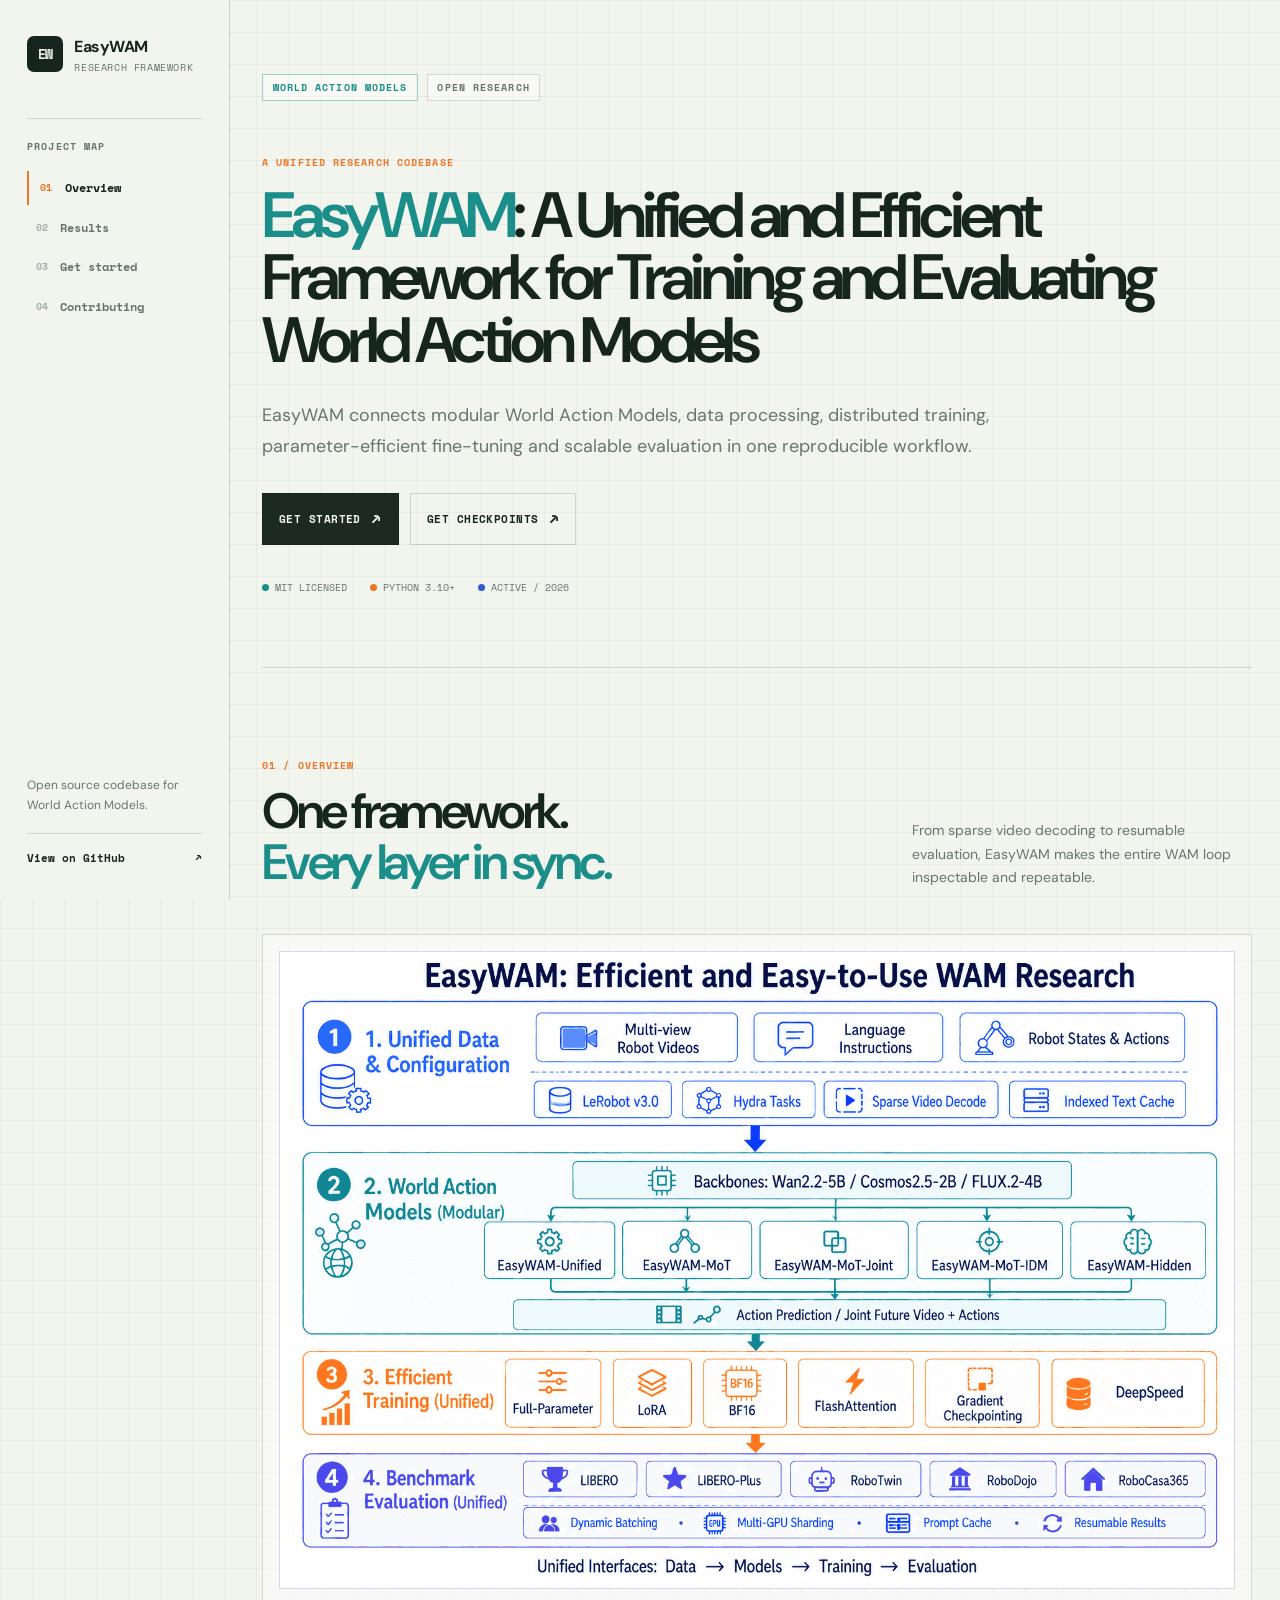
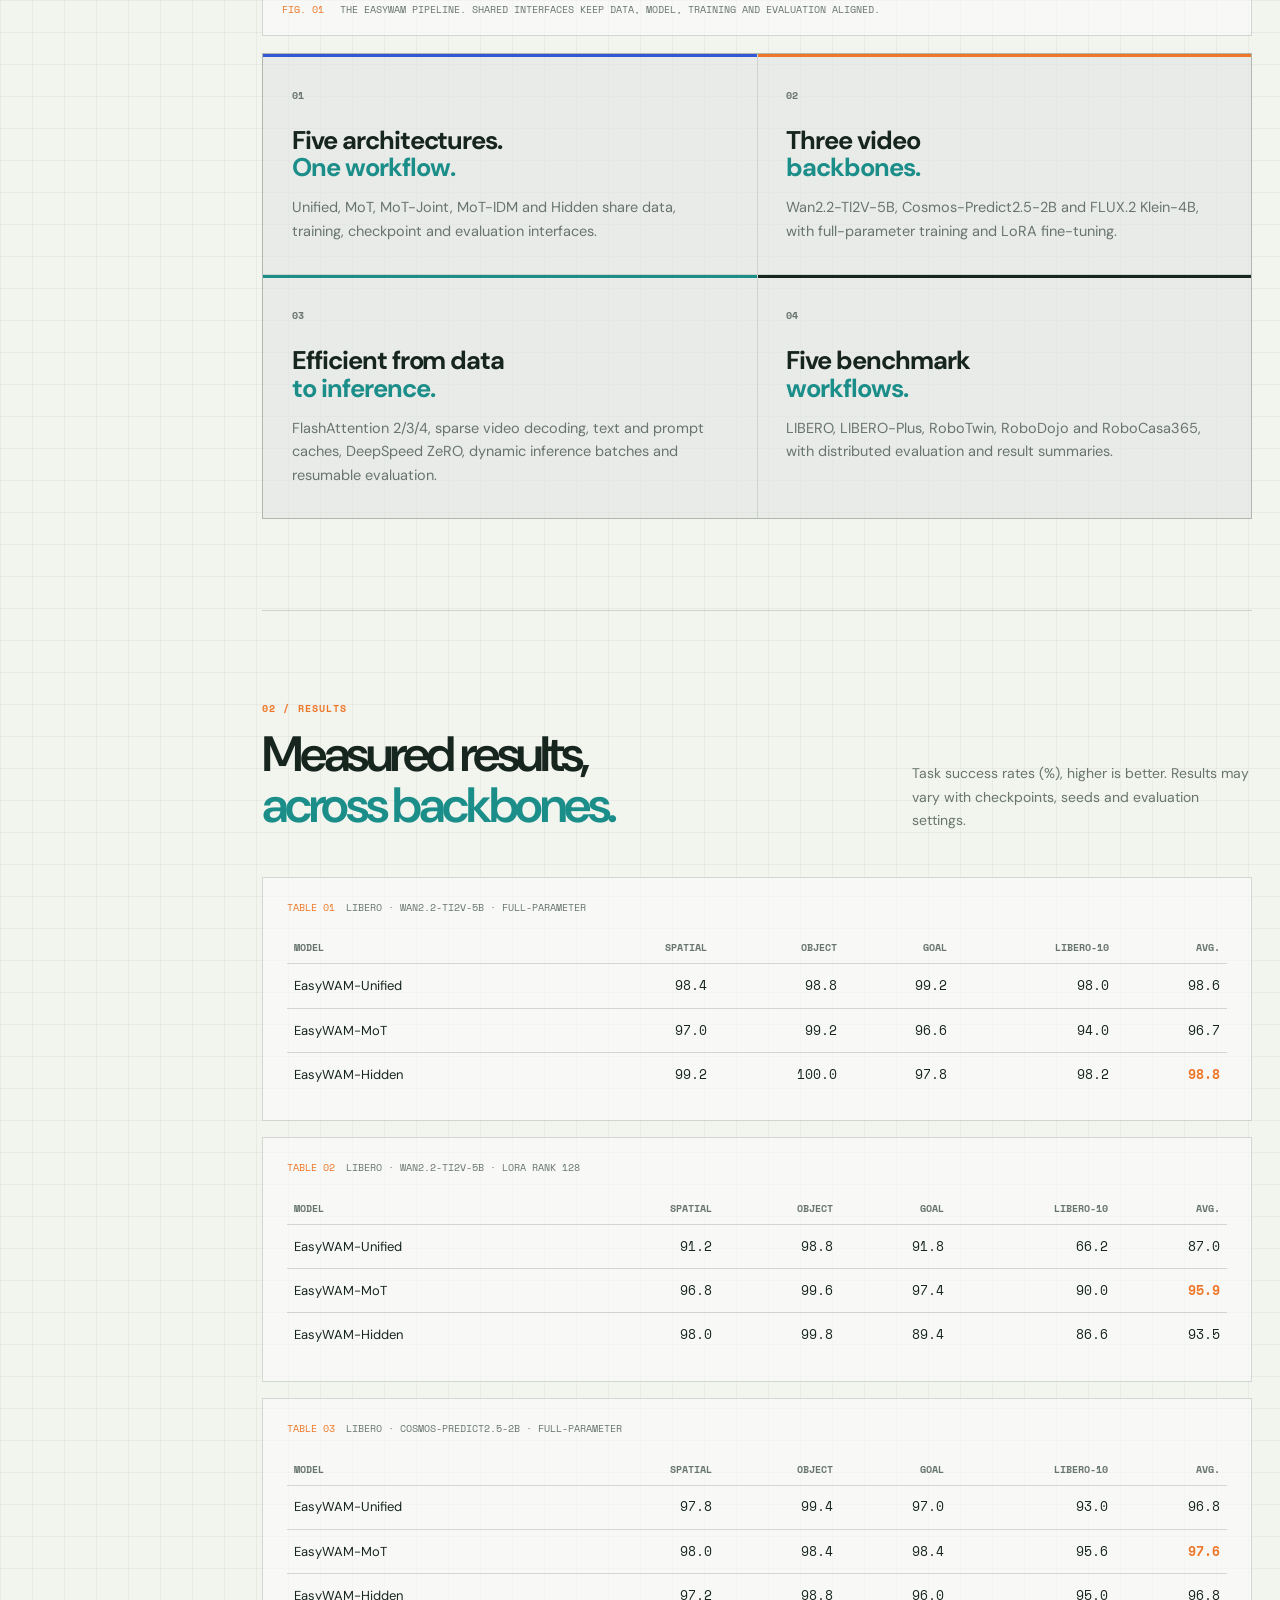
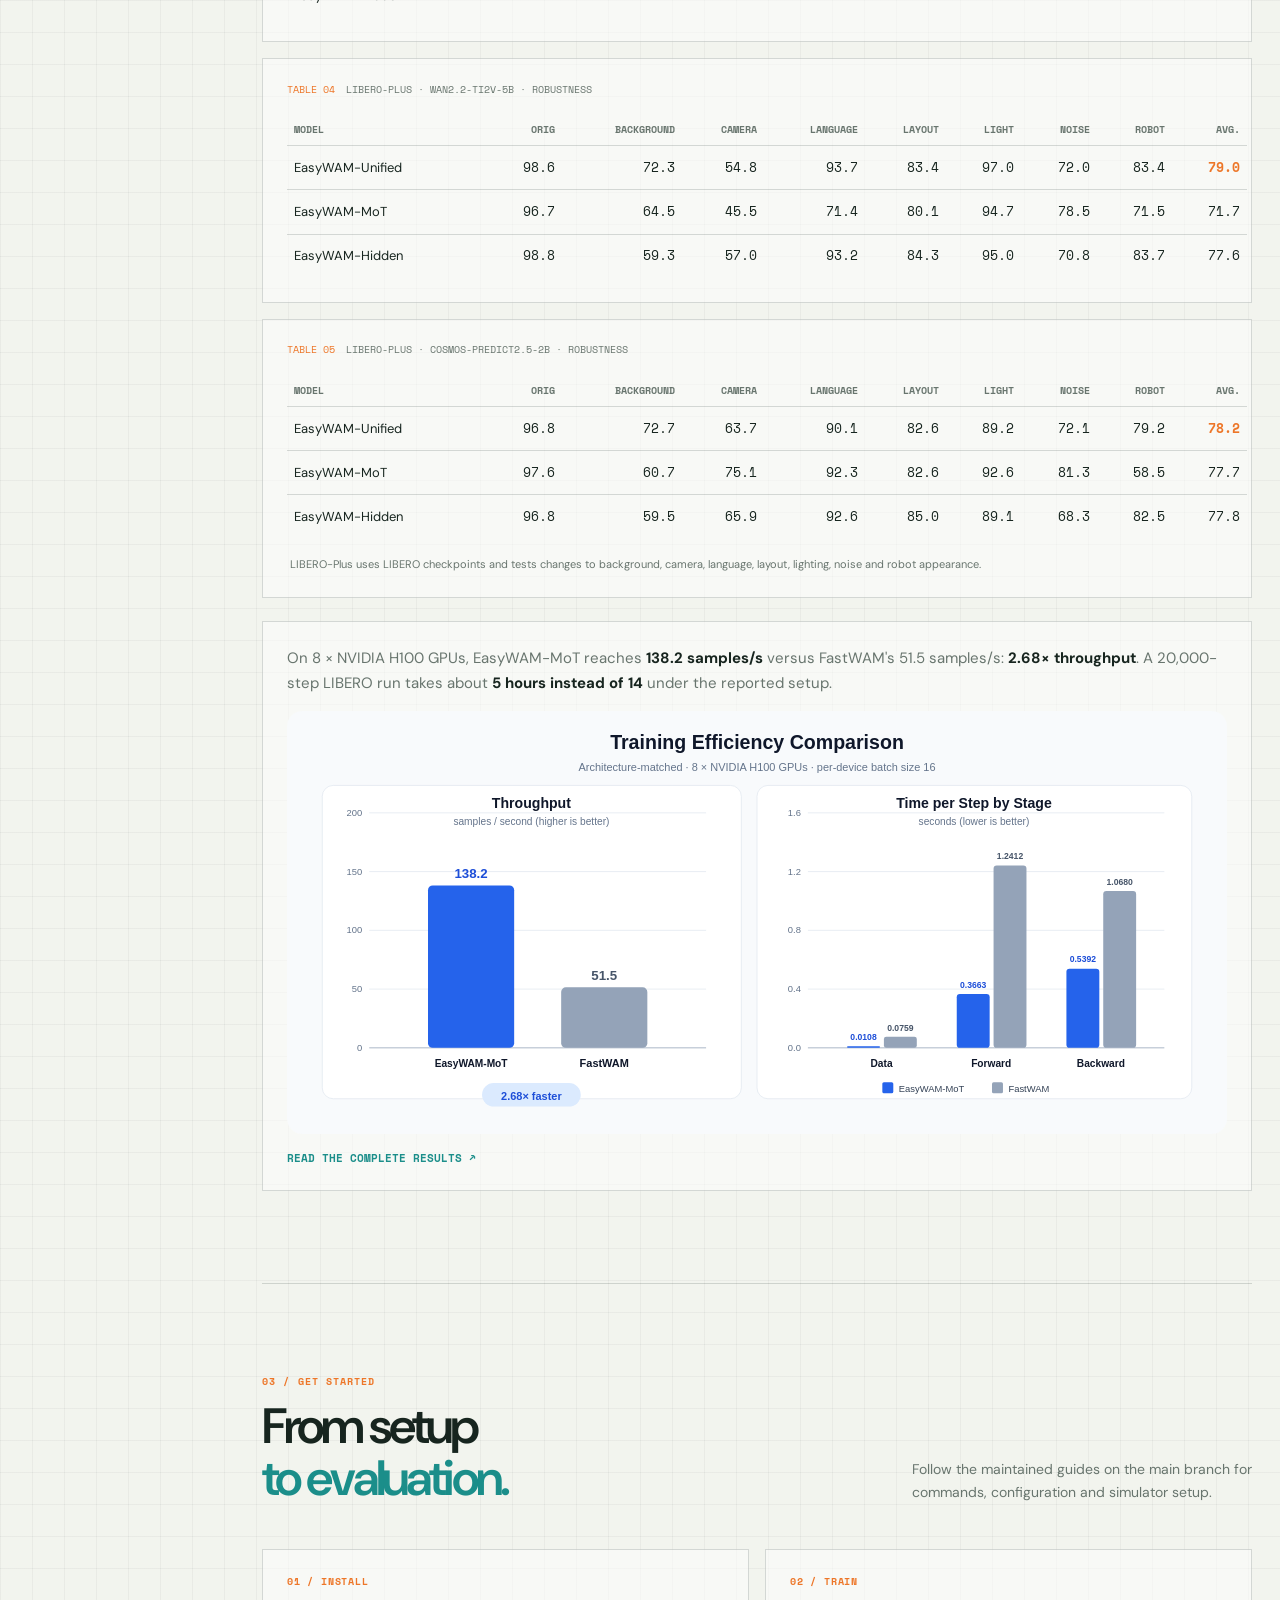
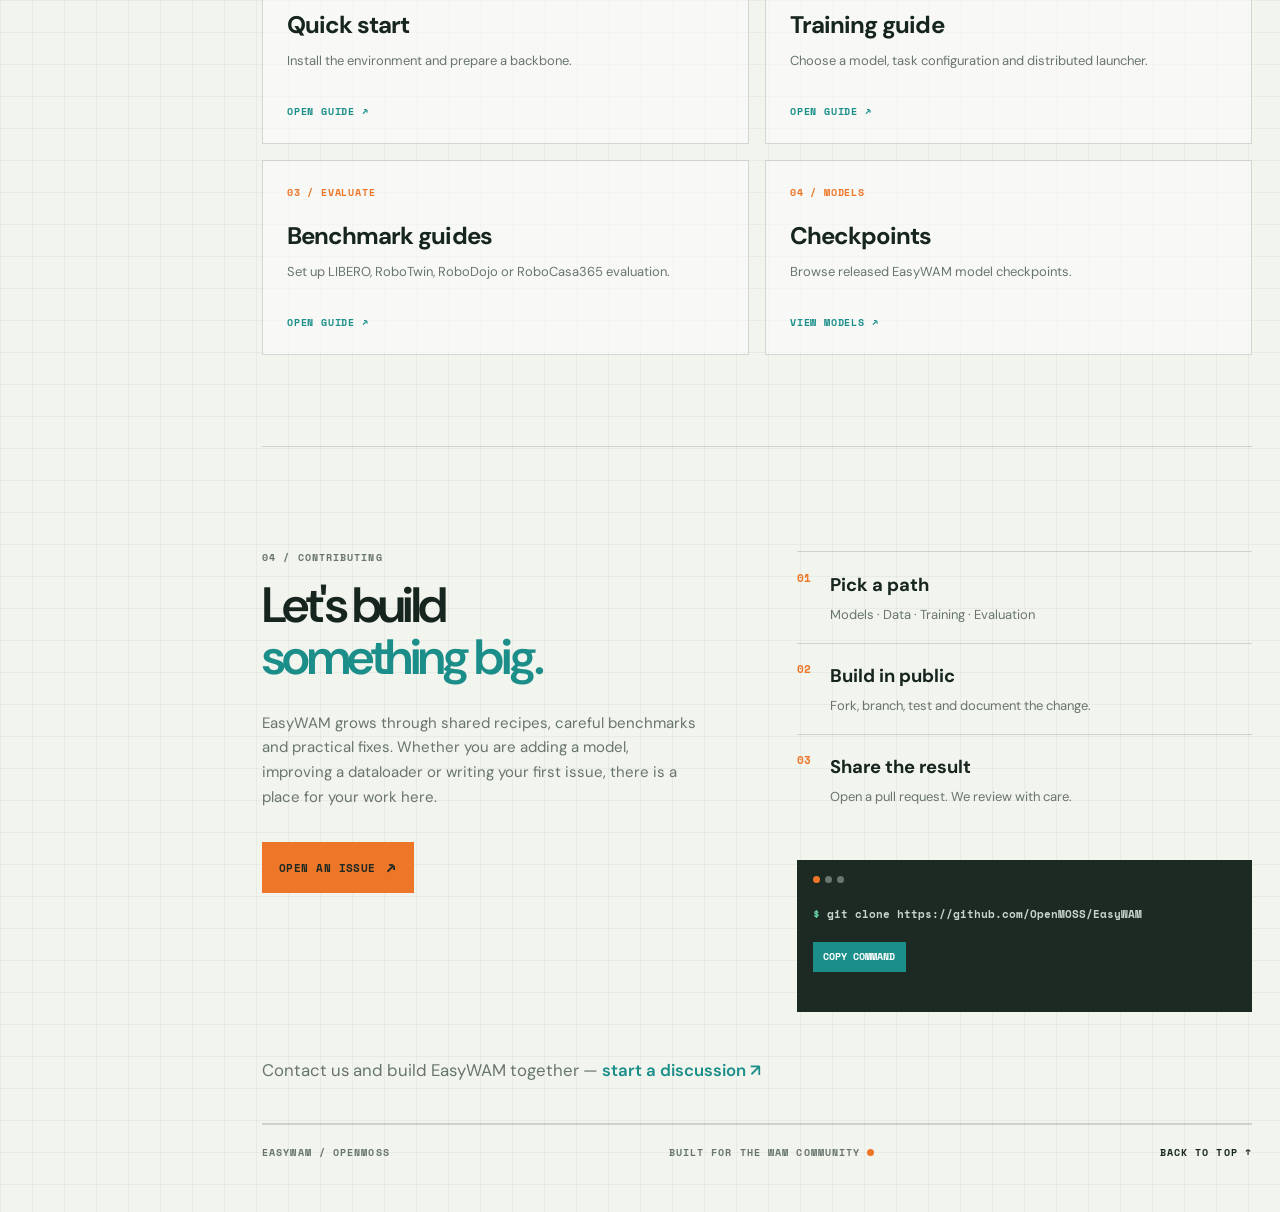
==== index.html @ 48532e3b "Refresh website for current EasyWAM and remove blog" ====
<!doctype html>
<html lang="en">
  <head>
    <meta charset="UTF-8" />
    <meta name="viewport" content="width=device-width, initial-scale=1" />
    <meta name="theme-color" content="#f2f4ee" />
    <meta name="description" content="EasyWAM is a unified, efficient framework for World Action Model research." />
    <title>EasyWAM: A Unified and Efficient Framework for Training and Evaluating World Action Models</title>
    <link rel="icon" href="./assets/icon.png" type="image/png" />
    <link rel="preconnect" href="https://fonts.googleapis.com" />
    <link rel="preconnect" href="https://fonts.gstatic.com" crossorigin />
    <link href="https://fonts.googleapis.com/css2?family=DM+Sans:wght@400;500;600;700&family=Space+Mono:wght@400;700&display=swap" rel="stylesheet" />
    <link rel="stylesheet" href="./site.css" />
    <link rel="stylesheet" href="./site-overrides.css" />
    <script defer src="./site.js"></script>
  </head>
  <body>
    <a class="skip-link" href="#overview">Skip to content</a>
    <aside class="sidebar">
      <a class="brand" href="#overview" aria-label="EasyWAM home">
        <span class="brand-mark">EW</span>
        <span><strong>EasyWAM</strong><small>research framework</small></span>
      </a>
      <div class="side-rule"></div>
      <p class="side-kicker">Project map</p>
      <nav class="side-nav" aria-label="Main navigation">
        <a class="side-link active" href="#overview"><span>01</span>Overview</a>
        <a class="side-link" href="#results"><span>02</span>Results</a>
        <a class="side-link" href="#resources"><span>03</span>Get started</a>
        <a class="side-link" href="#contributing"><span>04</span>Contributing</a>
      </nav>
      <div class="side-bottom">
        <p>Open source codebase for<br />World Action Models.</p>
        <a class="github-link" href="https://github.com/OpenMOSS/EasyWAM" target="_blank" rel="noreferrer">View on GitHub <span>↗</span></a>
      </div>
    </aside>

    <header class="mobile-header">
      <a class="mobile-brand" href="#overview"><span class="brand-mark">EW</span> EasyWAM</a>
      <nav aria-label="Mobile navigation">
        <a class="mobile-nav active" href="#overview">Overview</a>
        <a class="mobile-nav" href="#results">Results</a>
        <a class="mobile-nav" href="#resources">Get started</a>
        <a class="mobile-nav" href="#contributing">Contributing</a>
      </nav>
    </header>

    <main class="page">
      <section id="overview" class="hero reveal">
        <div class="hero-copy">
          <div class="label-row"><span class="label accent">WORLD ACTION MODELS</span><span class="label">OPEN RESEARCH</span></div>
          <p class="eyebrow">A unified research codebase</p>
          <h1><em>EasyWAM</em>: A Unified and Efficient Framework for Training and Evaluating World Action Models</h1>
          <p class="lede">EasyWAM connects modular World Action Models, data processing, distributed training, parameter-efficient fine-tuning and scalable evaluation in one reproducible workflow.</p>
          <div class="hero-actions">
            <a class="button button-dark" href="#resources">Get started <span>↗</span></a>
            <a class="button button-quiet" href="https://huggingface.co/collections/OpenMOSS-Team/easywam" target="_blank" rel="noreferrer">Get checkpoints <span>↗</span></a>
          </div>
          <div class="hero-meta"><span><i class="dot cyan"></i>MIT licensed</span><span><i class="dot orange"></i>Python 3.10+</span><span><i class="dot blue"></i>Active / 2026</span></div>
        </div>
      </section>

      <section class="overview-section reveal" aria-labelledby="framework-title">
        <div class="section-head"><div><p class="eyebrow">01 / overview</p><h2 id="framework-title">One framework.<br /><span>Every layer in sync.</span></h2></div><p class="section-intro">From sparse video decoding to resumable evaluation, EasyWAM makes the entire WAM loop inspectable and repeatable.</p></div>
        <figure class="architecture-figure"><img src="./assets/overview.png" alt="EasyWAM framework overview from unified data to benchmark evaluation" loading="lazy" /><figcaption><span>FIG. 01</span> The EasyWAM pipeline. Shared interfaces keep data, model, training and evaluation aligned.</figcaption></figure>
        <div class="feature-grid">
          <article class="feature"><span class="feature-num">01</span><h3>Five architectures.<br /><em>One workflow.</em></h3><p>Unified, MoT, MoT-Joint, MoT-IDM and Hidden share data, training, checkpoint and evaluation interfaces.</p></article>
          <article class="feature"><span class="feature-num">02</span><h3>Three video<br /><em>backbones.</em></h3><p>Wan2.2-TI2V-5B, Cosmos-Predict2.5-2B and FLUX.2 Klein-4B, with full-parameter training and LoRA fine-tuning.</p></article>
          <article class="feature"><span class="feature-num">03</span><h3>Efficient from data<br /><em>to inference.</em></h3><p>FlashAttention 2/3/4, sparse video decoding, text and prompt caches, DeepSpeed ZeRO, dynamic inference batches and resumable evaluation.</p></article>
          <article class="feature"><span class="feature-num">04</span><h3>Five benchmark<br /><em>workflows.</em></h3><p>LIBERO, LIBERO-Plus, RoboTwin, RoboDojo and RoboCasa365, with distributed evaluation and result summaries.</p></article>
        </div>
      </section>

      <section id="results" class="benchmark-section reveal" aria-labelledby="benchmark-title">
        <div class="section-head compact"><div><p class="eyebrow">02 / results</p><h2 id="benchmark-title">Measured results,<br /><span>across backbones.</span></h2></div><p class="section-intro">Task success rates (%), higher is better. Results may vary with checkpoints, seeds and evaluation settings.</p></div>
        <div class="perf-tables">
          <figure class="perf-table-wrap perf-table-scroll">
            <figcaption><span>TABLE 01</span> LIBERO · Wan2.2-TI2V-5B · full-parameter</figcaption>
            <table class="benchmark-table"><thead><tr><th>Model</th><th>Spatial</th><th>Object</th><th>Goal</th><th>LIBERO-10</th><th>Avg.</th></tr></thead><tbody>
              <tr><td>EasyWAM-Unified</td><td>98.4</td><td>98.8</td><td>99.2</td><td>98.0</td><td>98.6</td></tr>
              <tr><td>EasyWAM-MoT</td><td>97.0</td><td>99.2</td><td>96.6</td><td>94.0</td><td>96.7</td></tr>
              <tr><td>EasyWAM-Hidden</td><td>99.2</td><td>100.0</td><td>97.8</td><td>98.2</td><td><b>98.8</b></td></tr>
            </tbody></table>
          </figure>
          <figure class="perf-table-wrap perf-table-scroll">
            <figcaption><span>TABLE 02</span> LIBERO · Wan2.2-TI2V-5B · LoRA rank 128</figcaption>
            <table class="benchmark-table"><thead><tr><th>Model</th><th>Spatial</th><th>Object</th><th>Goal</th><th>LIBERO-10</th><th>Avg.</th></tr></thead><tbody>
              <tr><td>EasyWAM-Unified</td><td>91.2</td><td>98.8</td><td>91.8</td><td>66.2</td><td>87.0</td></tr>
              <tr><td>EasyWAM-MoT</td><td>96.8</td><td>99.6</td><td>97.4</td><td>90.0</td><td><b>95.9</b></td></tr>
              <tr><td>EasyWAM-Hidden</td><td>98.0</td><td>99.8</td><td>89.4</td><td>86.6</td><td>93.5</td></tr>
            </tbody></table>
          </figure>
          <figure class="perf-table-wrap perf-table-scroll">
            <figcaption><span>TABLE 03</span> LIBERO · Cosmos-Predict2.5-2B · full-parameter</figcaption>
            <table class="benchmark-table"><thead><tr><th>Model</th><th>Spatial</th><th>Object</th><th>Goal</th><th>LIBERO-10</th><th>Avg.</th></tr></thead><tbody>
              <tr><td>EasyWAM-Unified</td><td>97.8</td><td>99.4</td><td>97.0</td><td>93.0</td><td>96.8</td></tr>
              <tr><td>EasyWAM-MoT</td><td>98.0</td><td>98.4</td><td>98.4</td><td>95.6</td><td><b>97.6</b></td></tr>
              <tr><td>EasyWAM-Hidden</td><td>97.2</td><td>98.8</td><td>96.0</td><td>95.0</td><td>96.8</td></tr>
            </tbody></table>
          </figure>
          <figure class="perf-table-wrap perf-table-scroll">
            <figcaption><span>TABLE 04</span> LIBERO-Plus · Wan2.2-TI2V-5B · robustness</figcaption>
            <table class="benchmark-table"><thead><tr><th>Model</th><th>Orig</th><th>Background</th><th>Camera</th><th>Language</th><th>Layout</th><th>Light</th><th>Noise</th><th>Robot</th><th>Avg.</th></tr></thead><tbody>
              <tr><td>EasyWAM-Unified</td><td>98.6</td><td>72.3</td><td>54.8</td><td>93.7</td><td>83.4</td><td>97.0</td><td>72.0</td><td>83.4</td><td><b>79.0</b></td></tr>
              <tr><td>EasyWAM-MoT</td><td>96.7</td><td>64.5</td><td>45.5</td><td>71.4</td><td>80.1</td><td>94.7</td><td>78.5</td><td>71.5</td><td>71.7</td></tr>
              <tr><td>EasyWAM-Hidden</td><td>98.8</td><td>59.3</td><td>57.0</td><td>93.2</td><td>84.3</td><td>95.0</td><td>70.8</td><td>83.7</td><td>77.6</td></tr>
            </tbody></table>
          </figure>
          <figure class="perf-table-wrap perf-table-scroll">
            <figcaption><span>TABLE 05</span> LIBERO-Plus · Cosmos-Predict2.5-2B · robustness</figcaption>
            <table class="benchmark-table"><thead><tr><th>Model</th><th>Orig</th><th>Background</th><th>Camera</th><th>Language</th><th>Layout</th><th>Light</th><th>Noise</th><th>Robot</th><th>Avg.</th></tr></thead><tbody>
              <tr><td>EasyWAM-Unified</td><td>96.8</td><td>72.7</td><td>63.7</td><td>90.1</td><td>82.6</td><td>89.2</td><td>72.1</td><td>79.2</td><td><b>78.2</b></td></tr>
              <tr><td>EasyWAM-MoT</td><td>97.6</td><td>60.7</td><td>75.1</td><td>92.3</td><td>82.6</td><td>92.6</td><td>81.3</td><td>58.5</td><td>77.7</td></tr>
              <tr><td>EasyWAM-Hidden</td><td>96.8</td><td>59.5</td><td>65.9</td><td>92.6</td><td>85.0</td><td>89.1</td><td>68.3</td><td>82.5</td><td>77.8</td></tr>
            </tbody></table>
            <p class="table-note">LIBERO-Plus uses LIBERO checkpoints and tests changes to background, camera, language, layout, lighting, noise and robot appearance.</p>
          </figure>
        </div>
        <div class="results-more"><p>On 8 × NVIDIA H100 GPUs, EasyWAM-MoT reaches <strong>138.2 samples/s</strong> versus FastWAM's 51.5 samples/s: <strong>2.68× throughput</strong>. A 20,000-step LIBERO run takes about <strong>5 hours instead of 14</strong> under the reported setup.</p><img src="./assets/efficiency_comparison.svg" alt="EasyWAM versus FastWAM training throughput and step timing" loading="lazy" /><a href="https://github.com/OpenMOSS/EasyWAM/blob/main/docs/results/result.md" target="_blank" rel="noreferrer">Read the complete results ↗</a></div>
      </section>

      <section id="resources" class="resources-section reveal" aria-labelledby="resources-title">
        <div class="section-head compact"><div><p class="eyebrow">03 / get started</p><h2 id="resources-title">From setup<br /><span>to evaluation.</span></h2></div><p class="section-intro">Follow the maintained guides on the main branch for commands, configuration and simulator setup.</p></div>
        <div class="resource-grid">
          <a class="resource-card" href="https://github.com/OpenMOSS/EasyWAM/blob/main/README.md#-quick-start" target="_blank" rel="noreferrer"><span>01 / INSTALL</span><h3>Quick start</h3><p>Install the environment and prepare a backbone.</p><b>Open guide ↗</b></a>
          <a class="resource-card" href="https://github.com/OpenMOSS/EasyWAM/blob/main/docs/instructions/config/training.md" target="_blank" rel="noreferrer"><span>02 / TRAIN</span><h3>Training guide</h3><p>Choose a model, task configuration and distributed launcher.</p><b>Open guide ↗</b></a>
          <a class="resource-card" href="https://github.com/OpenMOSS/EasyWAM/blob/main/docs/instructions/benchmark/README.md" target="_blank" rel="noreferrer"><span>03 / EVALUATE</span><h3>Benchmark guides</h3><p>Set up LIBERO, RoboTwin, RoboDojo or RoboCasa365 evaluation.</p><b>Open guide ↗</b></a>
          <a class="resource-card" href="https://huggingface.co/collections/OpenMOSS-Team/easywam" target="_blank" rel="noreferrer"><span>04 / MODELS</span><h3>Checkpoints</h3><p>Browse released EasyWAM model checkpoints.</p><b>View models ↗</b></a>
        </div>
      </section>

      <section id="contributing" class="contribute-section reveal" aria-labelledby="contribute-title">
        <div class="contribute-copy"><p class="eyebrow">04 / contributing</p><h2 id="contribute-title">Let's build<br /><em>something big.</em></h2><p>EasyWAM grows through shared recipes, careful benchmarks and practical fixes. Whether you are adding a model, improving a dataloader or writing your first issue, there is a place for your work here.</p><a class="button button-light" href="https://github.com/OpenMOSS/EasyWAM/issues" target="_blank" rel="noreferrer">Open an issue <span>↗</span></a></div>
        <div class="contribute-steps"><div class="step"><span>01</span><div><h3>Pick a path</h3><p>Models · Data · Training · Evaluation</p></div></div><div class="step"><span>02</span><div><h3>Build in public</h3><p>Fork, branch, test and document the change.</p></div></div><div class="step"><span>03</span><div><h3>Share the result</h3><p>Open a pull request. We review with care.</p></div></div><div class="terminal"><div><span class="terminal-dot"></span><span class="terminal-dot"></span><span class="terminal-dot"></span></div><code><span>$</span> git clone https://github.com/OpenMOSS/EasyWAM</code><button id="copy-command" aria-label="Copy setup command">Copy command</button><span id="copy-status" role="status"></span></div></div>
      </section>

      <section id="contact" class="contact-section reveal">
        <p class="contact-line">Contact us and build EasyWAM together — <a href="https://github.com/OpenMOSS/EasyWAM/discussions" target="_blank" rel="noreferrer">start a discussion ↗</a></p>
      </section>

      <footer class="footer"><span>EasyWAM / OpenMOSS</span><span>Built for the WAM community <i class="dot orange"></i></span><a href="#overview">Back to top ↑</a></footer>
    </main>
  </body>
</html>
---- site.css ----
:root{--paper:#f2f4ee;--ink:#17251f;--muted:#68756e;--line:rgba(23,37,31,.16);--cyan:#1b8e8a;--blue:#3358d4;--orange:#ed7628;--dark:#1d2923;--display:"DM Sans",sans-serif;--mono:"Space Mono",monospace}*{box-sizing:border-box}html{scroll-behavior:smooth;scroll-padding-top:5rem}body{margin:0;background:var(--paper);background-image:linear-gradient(rgba(23,37,31,.045) 1px,transparent 1px),linear-gradient(90deg,rgba(23,37,31,.045) 1px,transparent 1px);background-size:32px 32px;color:var(--ink);font:15px/1.65 var(--display);-webkit-font-smoothing:antialiased}a{color:inherit;text-decoration:none}button{font:inherit}img{max-width:100%;display:block}.skip-link{position:fixed;left:1rem;top:1rem;z-index:99;transform:translateY(-160%);padding:.5rem .75rem;background:#fff;border:1px solid var(--line)}.skip-link:focus{transform:none}.sidebar{position:fixed;inset:0 auto 0 0;width:230px;padding:2.1rem 1.7rem;border-right:1px solid var(--line);background:rgba(242,244,238,.9);backdrop-filter:blur(12px);display:flex;flex-direction:column;z-index:20}.brand{display:flex;align-items:center;gap:.7rem}.brand-mark{display:grid;place-items:center;width:2.25rem;height:2.25rem;border-radius:7px;background:var(--ink);color:#f2f4ee;font:700 .8rem var(--mono);letter-spacing:-.05em}.brand strong{display:block;font-size:1rem;letter-spacing:-.03em}.brand small{display:block;color:var(--muted);font:10px var(--mono);text-transform:uppercase;letter-spacing:.06em}.side-rule{height:1px;background:var(--line);margin:2.7rem 0 1.3rem}.side-kicker,.eyebrow,.label,.signal-top,.principle-num,.terminal code,.footer{font:700 10px/1.3 var(--mono);letter-spacing:.11em;text-transform:uppercase}.side-kicker{color:var(--muted);margin:0 0 1.1rem}.side-nav{display:grid;gap:.3rem}.side-link{display:flex;align-items:center;gap:.8rem;padding:.55rem .4rem;color:var(--muted);font:700 12px var(--mono);border-left:2px solid transparent;transition:.2s}.side-link span{color:#a5afa9;font-size:10px}.side-link:hover,.side-link.active{color:var(--ink);border-left-color:var(--orange);padding-left:.7rem}.side-link.active span{color:var(--orange)}.side-bottom{margin-top:auto;color:var(--muted);font-size:12px}.github-link{display:flex;justify-content:space-between;margin-top:1.1rem;padding-top:1rem;border-top:1px solid var(--line);color:var(--ink);font:700 11px var(--mono)}.mobile-header{display:none}.page{width:min(1080px,calc(100% - 290px));margin-left:calc(230px + max(2rem,(100vw - 230px - 1080px)/2));padding:3.6rem 0 1rem}.hero{display:grid;grid-template-columns:minmax(0,1.4fr) minmax(260px,.6fr);gap:4rem;min-height:500px;padding:1rem 0 5rem;border-bottom:1px solid var(--line)}.label-row{display:flex;gap:.55rem;flex-wrap:wrap}.label{padding:.4rem .6rem;border:1px solid var(--line);color:var(--muted);background:rgba(255,255,255,.4)}.label.accent{border-color:rgba(27,142,138,.4);color:var(--cyan)}.eyebrow{color:var(--orange);margin:3.4rem 0 1rem}.hero h1,.contribute-copy h2{font-size:clamp(3.2rem,6vw,5.8rem);line-height:.98;letter-spacing:-.075em;margin:0;font-weight:600}.hero h1 em,.contribute-copy h2 em{font-style:normal;color:var(--cyan)}.lede{max-width:600px;margin:1.7rem 0 2rem;color:var(--muted);font-size:1.12rem;line-height:1.7}.hero-actions{display:flex;gap:.7rem;flex-wrap:wrap}.button{display:inline-flex;align-items:center;gap:.65rem;padding:.8rem 1rem;border:1px solid var(--ink);font:700 11px var(--mono);text-transform:uppercase;letter-spacing:.04em;transition:.2s}.button span{font-size:1rem}.button-dark{background:var(--dark);color:var(--paper)}.button-dark:hover{background:var(--cyan);border-color:var(--cyan)}.button-quiet{border-color:var(--line);color:var(--ink)}.button-quiet:hover{border-color:var(--ink)}.hero-meta{display:flex;gap:1.4rem;flex-wrap:wrap;margin-top:2.2rem;color:var(--muted);font:10px var(--mono);text-transform:uppercase}.dot{display:inline-block;width:7px;height:7px;border-radius:50%;margin-right:.4rem;background:var(--cyan)}.dot.orange{background:var(--orange)}.dot.blue{background:var(--blue)}.hero-aside{padding-top:7.4rem}.signal-card{padding:1.25rem;border:1px solid var(--ink);background:var(--dark);color:var(--paper);box-shadow:7px 7px 0 var(--orange)}.signal-top{display:flex;justify-content:space-between;color:#a8b5ad}.status-dot{color:#65d1a2}.signal-number{margin:2.5rem 0 .5rem;font-size:4.5rem;line-height:1;font-weight:600;letter-spacing:-.08em}.signal-number span{font:11px var(--mono);letter-spacing:.04em;color:#a8b5ad}.signal-card p{margin:0;color:#b4c1b9;font-size:12px}.signal-bars{display:flex;align-items:end;gap:5px;height:42px;margin-top:2.2rem}.signal-bars span{width:13px;background:var(--cyan);height:45%}.signal-bars span:nth-child(2){height:68%}.signal-bars span:nth-child(3){height:55%}.signal-bars span:nth-child(4){height:82%;background:var(--orange)}.signal-bars span:nth-child(5){height:65%}.signal-bars span:nth-child(6){height:92%}.signal-bars span:nth-child(7){height:77%;background:var(--orange)}.quote-card{margin-top:2.2rem;padding:1.2rem 0 0;border-top:1px solid var(--line);font-size:14px;line-height:1.5}.quote-card span{display:block;margin-top:.8rem;color:var(--muted);font:10px var(--mono);text-transform:uppercase}.overview-section{padding:5.7rem 0;border-bottom:1px solid var(--line)}.section-head{display:flex;justify-content:space-between;align-items:end;gap:3rem;margin-bottom:2.8rem}.section-head .eyebrow{margin:0 0 .85rem}.section-head h2{font-size:3.1rem;line-height:1.04;letter-spacing:-.065em;margin:0;font-weight:600}.section-head h2 span{color:var(--cyan)}.section-intro{max-width:340px;margin:0;color:var(--muted);font-size:14px}.architecture-figure{margin:0;padding:1rem;border:1px solid var(--line);background:rgba(255,255,255,.45)}.architecture-figure img{width:100%;border:1px solid rgba(51,88,212,.2)}figcaption{display:flex;gap:1rem;margin:.85rem .2rem .1rem;color:var(--muted);font:10px/1.5 var(--mono);text-transform:uppercase}.architecture-figure figcaption span{color:var(--orange)}.principles{display:grid;grid-template-columns:repeat(3,1fr);gap:1rem;margin-top:1.1rem}.principle{padding:1.35rem 1.3rem 1.2rem;border-top:2px solid var(--ink);background:rgba(255,255,255,.48)}.principle:nth-child(2){border-color:var(--cyan)}.principle:nth-child(3){border-color:var(--orange)}.principle-num{color:var(--muted)}.principle h3{font-size:1.25rem;margin:.7rem 0 .4rem;letter-spacing:-.03em}.principle p{color:var(--muted);font-size:13px;line-height:1.6;margin:0 0 1.3rem}.principle a{font:700 10px var(--mono);text-transform:uppercase}.principle a span{color:var(--orange);font-size:14px}.section-head.compact{align-items:end}.contribute-section{display:grid;grid-template-columns:1fr 1fr;gap:5rem;padding:6.5rem 0 5.5rem}.contribute-copy .eyebrow{margin:0 0 1rem}.contribute-copy h2{font-size:4.6rem}.contribute-copy>p{max-width:440px;color:var(--muted);margin:1.7rem 0 2rem}.button-light{background:var(--orange);border-color:var(--orange);color:var(--dark)}.button-light:hover{background:var(--ink);border-color:var(--ink);color:var(--paper)}.contribute-steps{padding-top:2rem}.step{display:flex;gap:1.2rem;padding:1.1rem 0;border-top:1px solid var(--line)}.step>span{color:var(--orange);font:700 11px var(--mono)}.step h3{margin:0;font-size:1.15rem}.step p{margin:.2rem 0 0;color:var(--muted);font-size:13px}.terminal{margin-top:2.2rem;padding:1rem;background:var(--dark);color:#d9e8dc}.terminal>div{display:flex;gap:5px;margin-bottom:1.15rem}.terminal-dot{width:7px;height:7px;border-radius:50%;background:#69786f}.terminal-dot:first-child{background:var(--orange)}.terminal code{font-size:11px;line-height:1.9;text-transform:none;letter-spacing:0;color:#c5d5cb}.terminal code span{color:#65d1a2}.terminal button{display:block;margin-top:1rem;border:0;background:var(--cyan);color:#fff;padding:.45rem .65rem;font:700 10px var(--mono);text-transform:uppercase;cursor:pointer}.terminal button:hover{background:var(--orange)}#copy-status{display:block;height:1rem;margin-top:.55rem;color:#65d1a2;font:10px var(--mono)}.footer{display:flex;justify-content:space-between;gap:1rem;padding:1.3rem 0 2.3rem;color:var(--muted);border-top:1px solid var(--line)}.footer a{color:var(--ink)}.reveal{opacity:0;transform:translateY(16px);transition:opacity .65s ease,transform .65s ease}.reveal.is-visible{opacity:1;transform:none}@media(max-width:1059px){.sidebar{display:none}.mobile-header{position:sticky;top:0;z-index:20;display:flex;align-items:center;justify-content:space-between;gap:1rem;padding:.8rem 1rem;border-bottom:1px solid var(--line);background:rgba(242,244,238,.92);backdrop-filter:blur(12px)}.mobile-brand{display:flex;align-items:center;gap:.55rem;font:700 12px var(--mono)}.mobile-brand .brand-mark{width:1.8rem;height:1.8rem;font-size:.65rem}.mobile-header nav{display:flex;gap:.7rem;overflow:auto}.mobile-nav{white-space:nowrap;color:var(--muted);font:10px var(--mono)}.mobile-nav.active{color:var(--ink);border-bottom:2px solid var(--orange);padding-bottom:.2rem}.page{width:min(100% - 2rem,900px);margin:0 auto;padding-top:2rem}.hero{grid-template-columns:1fr;gap:2rem;padding-bottom:4rem}.hero-aside{padding-top:0;display:grid;grid-template-columns:1fr 1fr;gap:1rem}.quote-card{margin-top:0;padding-top:0;border-top:0;border-left:1px solid var(--line);padding-left:1.1rem}.overview-section{padding:4.7rem 0}.contribute-section{gap:3rem}}@media(max-width:680px){body{font-size:14px}.page{width:calc(100% - 2rem);padding-top:1rem}.hero h1{font-size:3.4rem}.hero .eyebrow{margin-top:2.3rem}.hero-aside{grid-template-columns:1fr}.quote-card{border-left:0;border-top:1px solid var(--line);padding:1.1rem 0 0}.section-head{display:block;margin-bottom:2rem}.section-head h2{font-size:2.45rem}.section-intro{margin-top:1.3rem}.architecture-figure{padding:.55rem}.architecture-figure figcaption{display:block}.principles,.contribute-section{grid-template-columns:1fr}.principle{padding:1.1rem}.contribute-section{padding:4.7rem 0 4rem}.contribute-copy h2{font-size:3.55rem}.footer{display:grid;line-height:1.4}.footer span:nth-child(2){order:3}}:root{--paper:#f2f4ee;--ink:#17251f;--muted:#68756e;--line:rgba(23,37,31,.16);--cyan:#1b8e8a;--blue:#3358d4;--orange:#ed7628;--dark:#1d2923;--display:"DM Sans",sans-serif;--mono:"Space Mono",monospace}*{box-sizing:border-box}html{scroll-behavior:smooth;scroll-padding-top:5rem}body{margin:0;background:var(--paper);background-image:linear-gradient(rgba(23,37,31,.045) 1px,transparent 1px),linear-gradient(90deg,rgba(23,37,31,.045) 1px,transparent 1px);background-size:32px 32px;color:var(--ink);font:15px/1.65 var(--display);-webkit-font-smoothing:antialiased}a{color:inherit;text-decoration:none}button{font:inherit}img{max-width:100%;display:block}.skip-link{position:fixed;left:1rem;top:1rem;z-index:99;transform:translateY(-160%);padding:.5rem .75rem;background:#fff;border:1px solid var(--line)}.skip-link:focus{transform:none}.sidebar{position:fixed;inset:0 auto 0 0;width:230px;padding:2.1rem 1.7rem;border-right:1px solid var(--line);background:rgba(242,244,238,.9);backdrop-filter:blur(12px);display:flex;flex-direction:column;z-index:20}.brand{display:flex;align-items:center;gap:.7rem}.brand-mark{display:grid;place-items:center;width:2.25rem;height:2.25rem;border-radius:7px;background:var(--ink);color:#f2f4ee;font:700 .8rem var(--mono);letter-spacing:-.05em}.brand strong{display:block;font-size:1rem;letter-spacing:-.03em}.brand small{display:block;color:var(--muted);font:10px var(--mono);text-transform:uppercase;letter-spacing:.06em}.side-rule{height:1px;background:var(--line);margin:2.7rem 0 1.3rem}.side-kicker,.eyebrow,.label,.signal-top,.principle-num,.terminal code,.footer{font:700 10px/1.3 var(--mono);letter-spacing:.11em;text-transform:uppercase}.side-kicker{color:var(--muted);margin:0 0 1.1rem}.side-nav{display:grid;gap:.3rem}.side-link{display:flex;align-items:center;gap:.8rem;padding:.55rem .4rem;color:var(--muted);font:700 12px var(--mono);border-left:2px solid transparent;transition:.2s}.side-link span{color:#a5afa9;font-size:10px}.side-link:hover,.side-link.active{color:var(--ink);border-left-color:var(--orange);padding-left:.7rem}.side-link.active span{color:var(--orange)}.side-bottom{margin-top:auto;color:var(--muted);font-size:12px}.github-link{display:flex;justify-content:space-between;margin-top:1.1rem;padding-top:1rem;border-top:1px solid var(--line);color:var(--ink);font:700 11px var(--mono)}.mobile-header{display:none}.page{width:min(1080px,calc(100% - 290px));margin-left:calc(230px + max(2rem,(100vw - 230px - 1080px)/2));padding:3.6rem 0 1rem}.hero{display:grid;grid-template-columns:minmax(0,1.4fr) minmax(260px,.6fr);gap:4rem;min-height:500px;padding:1rem 0 5rem;border-bottom:1px solid var(--line)}.label-row{display:flex;gap:.55rem;flex-wrap:wrap}.label{padding:.4rem .6rem;border:1px solid var(--line);color:var(--muted);background:rgba(255,255,255,.4)}.label.accent{border-color:rgba(27,142,138,.4);color:var(--cyan)}.eyebrow{color:var(--orange);margin:3.4rem 0 1rem}.hero h1,.contribute-copy h2{font-size:clamp(3.2rem,6vw,5.8rem);line-height:.98;letter-spacing:-.075em;margin:0;font-weight:600}.hero h1 em,.contribute-copy h2 em{font-style:normal;color:var(--cyan)}.lede{max-width:600px;margin:1.7rem 0 2rem;color:var(--muted);font-size:1.12rem;line-height:1.7}.hero-actions{display:flex;gap:.7rem;flex-wrap:wrap}.button{display:inline-flex;align-items:center;gap:.65rem;padding:.8rem 1rem;border:1px solid var(--ink);font:700 11px var(--mono);text-transform:uppercase;letter-spacing:.04em;transition:.2s}.button span{font-size:1rem}.button-dark{background:var(--dark);color:var(--paper)}.button-dark:hover{background:var(--cyan);border-color:var(--cyan)}.button-quiet{border-color:var(--line);color:var(--ink)}.button-quiet:hover{border-color:var(--ink)}.hero-meta{display:flex;gap:1.4rem;flex-wrap:wrap;margin-top:2.2rem;color:var(--muted);font:10px var(--mono);text-transform:uppercase}.dot{display:inline-block;width:7px;height:7px;border-radius:50%;margin-right:.4rem;background:var(--cyan)}.dot.orange{background:var(--orange)}.dot.blue{background:var(--blue)}.hero-aside{padding-top:7.4rem}.signal-card{padding:1.25rem;border:1px solid var(--ink);background:var(--dark);color:var(--paper);box-shadow:7px 7px 0 var(--orange)}.signal-top{display:flex;justify-content:space-between;color:#a8b5ad}.status-dot{color:#65d1a2}.signal-number{margin:2.5rem 0 .5rem;font-size:4.5rem;line-height:1;font-weight:600;letter-spacing:-.08em}.signal-number span{font:11px var(--mono);letter-spacing:.04em;color:#a8b5ad}.signal-card p{margin:0;color:#b4c1b9;font-size:12px}.signal-bars{display:flex;align-items:end;gap:5px;height:42px;margin-top:2.2rem}.signal-bars span{width:13px;background:var(--cyan);height:45%}.signal-bars span:nth-child(2){height:68%}.signal-bars span:nth-child(3){height:55%}.signal-bars span:nth-child(4){height:82%;background:var(--orange)}.signal-bars span:nth-child(5){height:65%}.signal-bars span:nth-child(6){height:92%}.signal-bars span:nth-child(7){height:77%;background:var(--orange)}.quote-card{margin-top:2.2rem;padding:1.2rem 0 0;border-top:1px solid var(--line);font-size:14px;line-height:1.5}.quote-card span{display:block;margin-top:.8rem;color:var(--muted);font:10px var(--mono);text-transform:uppercase}.overview-section{padding:5.7rem 0;border-bottom:1px solid var(--line)}.section-head{display:flex;justify-content:space-between;align-items:end;gap:3rem;margin-bottom:2.8rem}.section-head .eyebrow{margin:0 0 .85rem}.section-head h2{font-size:3.1rem;line-height:1.04;letter-spacing:-.065em;margin:0;font-weight:600}.section-head h2 span{color:var(--cyan)}.section-intro{max-width:340px;margin:0;color:var(--muted);font-size:14px}.architecture-figure{margin:0;padding:1rem;border:1px solid var(--line);background:rgba(255,255,255,.45)}.architecture-figure img{width:100%;border:1px solid rgba(51,88,212,.2)}figcaption{display:flex;gap:1rem;margin:.85rem .2rem .1rem;color:var(--muted);font:10px/1.5 var(--mono);text-transform:uppercase}.architecture-figure figcaption span{color:var(--orange)}.principles{display:grid;grid-template-columns:repeat(3,1fr);gap:1.1rem;margin-top:1.1rem}.principle{padding:1.35rem 1.3rem 1.2rem;border-top:2px solid var(--ink);background:rgba(255,255,255,.48)}.principle:nth-child(2){border-color:var(--cyan)}.principle:nth-child(3){border-color:var(--orange)}.principle-num{color:var(--muted)}.principle h3{font-size:1.25rem;margin:.7rem 0 .4rem;letter-spacing:-.03em}.principle p{color:var(--muted);font-size:13px;line-height:1.6;margin:0 0 1.3rem}.principle a{font:700 10px var(--mono);text-transform:uppercase}.principle a span{color:var(--orange);font-size:14px}.section-head.compact{align-items:end}.contribute-section{display:grid;grid-template-columns:1fr 1fr;gap:5rem;padding:6.5rem 0 5.5rem}.contribute-copy .eyebrow{margin:0 0 1rem}.contribute-copy h2{font-size:4.6rem}.contribute-copy>p{max-width:440px;color:var(--muted);margin:1.7rem 0 2rem}.button-light{background:var(--orange);border-color:var(--orange);color:var(--dark)}.button-light:hover{background:var(--ink);border-color:var(--ink);color:var(--paper)}.contribute-steps{padding-top:2rem}.step{display:flex;gap:1.2rem;padding:1.1rem 0;border-top:1px solid var(--line)}.step>span{color:var(--orange);font:700 11px var(--mono)}.step h3{margin:0;font-size:1.15rem}.step p{margin:.2rem 0 0;color:var(--muted);font-size:13px}.terminal{margin-top:2.2rem;padding:1rem;background:var(--dark);color:#d9e8dc}.terminal>div{display:flex;gap:5px;margin-bottom:1.15rem}.terminal-dot{width:7px;height:7px;border-radius:50%;background:#69786f}.terminal-dot:first-child{background:var(--orange)}.terminal code{font-size:11px;line-height:1.9;text-transform:none;letter-spacing:0;color:#c5d5cb}.terminal code span{color:#65d1a2}.terminal button{display:block;margin-top:1rem;border:0;background:var(--cyan);color:#fff;padding:.45rem .65rem;font:700 10px var(--mono);text-transform:uppercase;cursor:pointer}.terminal button:hover{background:var(--orange)}#copy-status{display:block;height:1rem;margin-top:.55rem;color:#65d1a2;font:10px var(--mono)}.footer{display:flex;justify-content:space-between;gap:1rem;padding:1.3rem 0 2.3rem;color:var(--muted);border-top:1px solid var(--line)}.footer a{color:var(--ink)}.reveal{opacity:0;transform:translateY(16px);transition:opacity .65s ease,transform .65s ease}.reveal.is-visible{opacity:1;transform:none}@media(max-width:1059px){.sidebar{display:none}.mobile-header{position:sticky;top:0;z-index:20;display:flex;align-items:center;justify-content:space-between;gap:1rem;padding:.8rem 1rem;border-bottom:1px solid var(--line);background:rgba(242,244,238,.92);backdrop-filter:blur(12px)}.mobile-brand{display:flex;align-items:center;gap:.55rem;font:700 12px var(--mono)}.mobile-brand .brand-mark{width:1.8rem;height:1.8rem;font-size:.65rem}.mobile-header nav{display:flex;gap:.7rem;overflow:auto}.mobile-nav{white-space:nowrap;color:var(--muted);font:10px var(--mono)}.mobile-nav.active{color:var(--ink);border-bottom:2px solid var(--orange);padding-bottom:.2rem}.page{width:min(100% - 2rem,900px);margin:0 auto;padding-top:2rem}.hero{grid-template-columns:1fr;gap:2rem;padding-bottom:4rem}.hero-aside{padding-top:0;display:grid;grid-template-columns:1fr 1fr;gap:1rem}.quote-card{margin-top:0;padding-top:0;border-top:0;border-left:1px solid var(--line);padding-left:1.1rem}.overview-section{padding:4.7rem 0}.contribute-section{gap:3rem}}
---- site-overrides.css ----
/* Homepage layout */
.hero{display:block;min-height:0;padding:1rem 0 4.5rem}
.hero .lede{max-width:760px}
.hero .hero-copy{max-width:960px}
.hero h1{font-size:clamp(4rem,4vw,4.8rem)}
.hero h1 em{font-style:normal;color:var(--cyan)}

.feature-grid{display:grid;grid-template-columns:repeat(2,1fr);gap:1px;margin-top:1.1rem;background:var(--line);border:1px solid var(--line)}
.feature{min-height:210px;padding:1.9rem 1.8rem;background:rgba(255,255,255,.55);display:flex;flex-direction:column}
.feature:nth-child(1){border-top:3px solid var(--blue)}
.feature:nth-child(2){border-top:3px solid var(--orange)}
.feature:nth-child(3){border-top:3px solid var(--cyan)}
.feature:nth-child(4){border-top:3px solid var(--ink)}
.feature-num{font:700 10px var(--mono);color:var(--muted)}
.feature h3{margin:1.5rem 0 .9rem;font-size:1.6rem;line-height:1.08;letter-spacing:-.04em}
.feature h3 em{font-style:normal;color:var(--cyan)}
.feature p{margin:0;color:var(--muted);font-size:14.5px;line-height:1.62}

/* Results */
.benchmark-section,.resources-section{padding:5.7rem 0;border-bottom:1px solid var(--line)}
.perf-tables{display:grid;gap:1rem}
.perf-table-wrap{margin:0;padding:1.4rem 1.5rem 1.5rem;border:1px solid var(--line);background:rgba(255,255,255,.5)}
.perf-table-scroll{overflow-x:auto}
.perf-table-scroll .benchmark-table{min-width:630px}
.perf-table-scroll:nth-child(n+4) .benchmark-table{min-width:960px}
.perf-table-wrap figcaption{display:flex;gap:.7rem;margin:0 0 1.1rem;color:var(--muted);font:10px/1.5 var(--mono);text-transform:uppercase}
.perf-table-wrap figcaption span{color:var(--orange)}
.benchmark-table{width:100%;border-collapse:collapse;font-size:13px}
.benchmark-table th{padding:.5rem .45rem;text-align:right;color:var(--muted);font:700 10px var(--mono);text-transform:uppercase;border-bottom:1px solid var(--line);white-space:nowrap}
.benchmark-table th:first-child,.benchmark-table td:first-child{text-align:left;white-space:nowrap}
.benchmark-table td{padding:.68rem .45rem;border-bottom:1px solid var(--line);text-align:right}
.benchmark-table td:not(:first-child){font-family:var(--mono)}
.benchmark-table tr:last-child td{border-bottom:0}
.benchmark-table b{color:var(--orange)}
.table-note{margin:1.1rem .2rem 0;color:var(--muted);font-size:11px;line-height:1.6}
.results-more{display:grid;gap:1rem;margin-top:1.4rem;padding:1.5rem;border:1px solid var(--line);background:rgba(255,255,255,.5)}
.results-more p{margin:0;color:var(--muted)}
.results-more strong{color:var(--ink)}
.results-more img{width:100%;max-height:430px;object-fit:contain}
.results-more a{justify-self:start;color:var(--cyan);font:700 11px var(--mono);text-transform:uppercase}
.results-more a:hover{color:var(--orange)}

/* Guides */
.resource-grid{display:grid;grid-template-columns:repeat(2,1fr);gap:1rem}
.resource-card{display:flex;flex-direction:column;min-height:195px;padding:1.5rem;border:1px solid var(--line);background:rgba(255,255,255,.5);transition:border-color .2s,transform .2s}
.resource-card:hover{border-color:var(--cyan);transform:translateY(-3px)}
.resource-card>span,.resource-card>b{color:var(--orange);font:700 10px var(--mono);letter-spacing:.08em;text-transform:uppercase}
.resource-card h3{margin:1rem 0 .3rem;font-size:1.5rem;letter-spacing:-.04em}
.resource-card p{margin:0 0 1.3rem;color:var(--muted);font-size:13px}
.resource-card>b{margin-top:auto;color:var(--cyan)}

/* Contributing and contact */
.contribute-section{padding-bottom:1.6rem}
.contribute-copy h2{font-size:3.1rem;line-height:1.04;letter-spacing:-.065em}
.contribute-steps{padding-top:0}
.contact-section{padding:1.2rem 0 2.4rem;border-bottom:1px solid var(--line)}
.contact-line{margin:0;font-size:1.05rem;color:var(--muted)}
.contact-line a{color:var(--cyan);font-weight:600}
.contact-line a:hover{color:var(--orange)}

@media(max-width:1059px){.resources-section{padding:4.7rem 0}}
@media(max-width:680px){
  .hero h1{font-size:2.8rem;line-height:1.1}
  .contribute-copy h2{font-size:2.45rem}
  .feature-grid,.resource-grid{grid-template-columns:1fr}
  .feature{min-height:0}
  .feature h3{font-size:1.45rem}
  .perf-table-wrap{padding:1.1rem}
  .resources-section{padding:4.7rem 0}
}
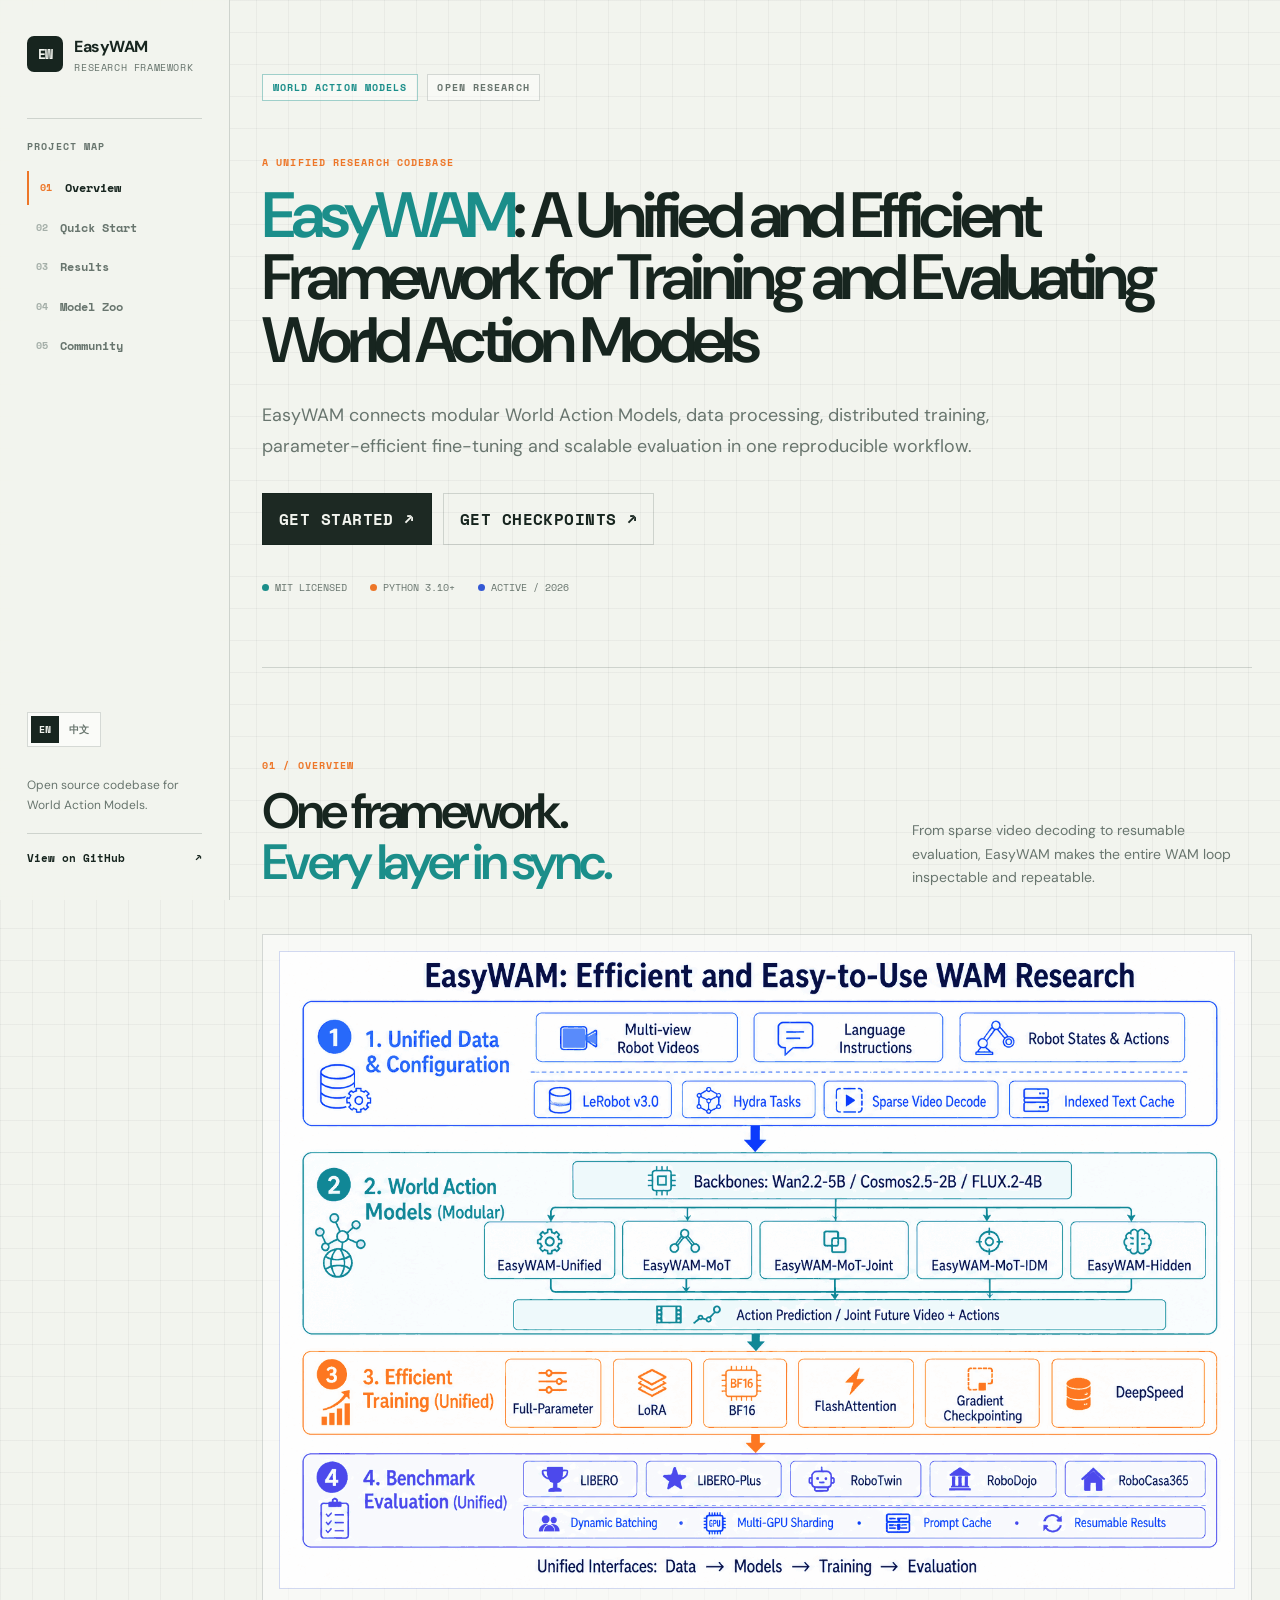
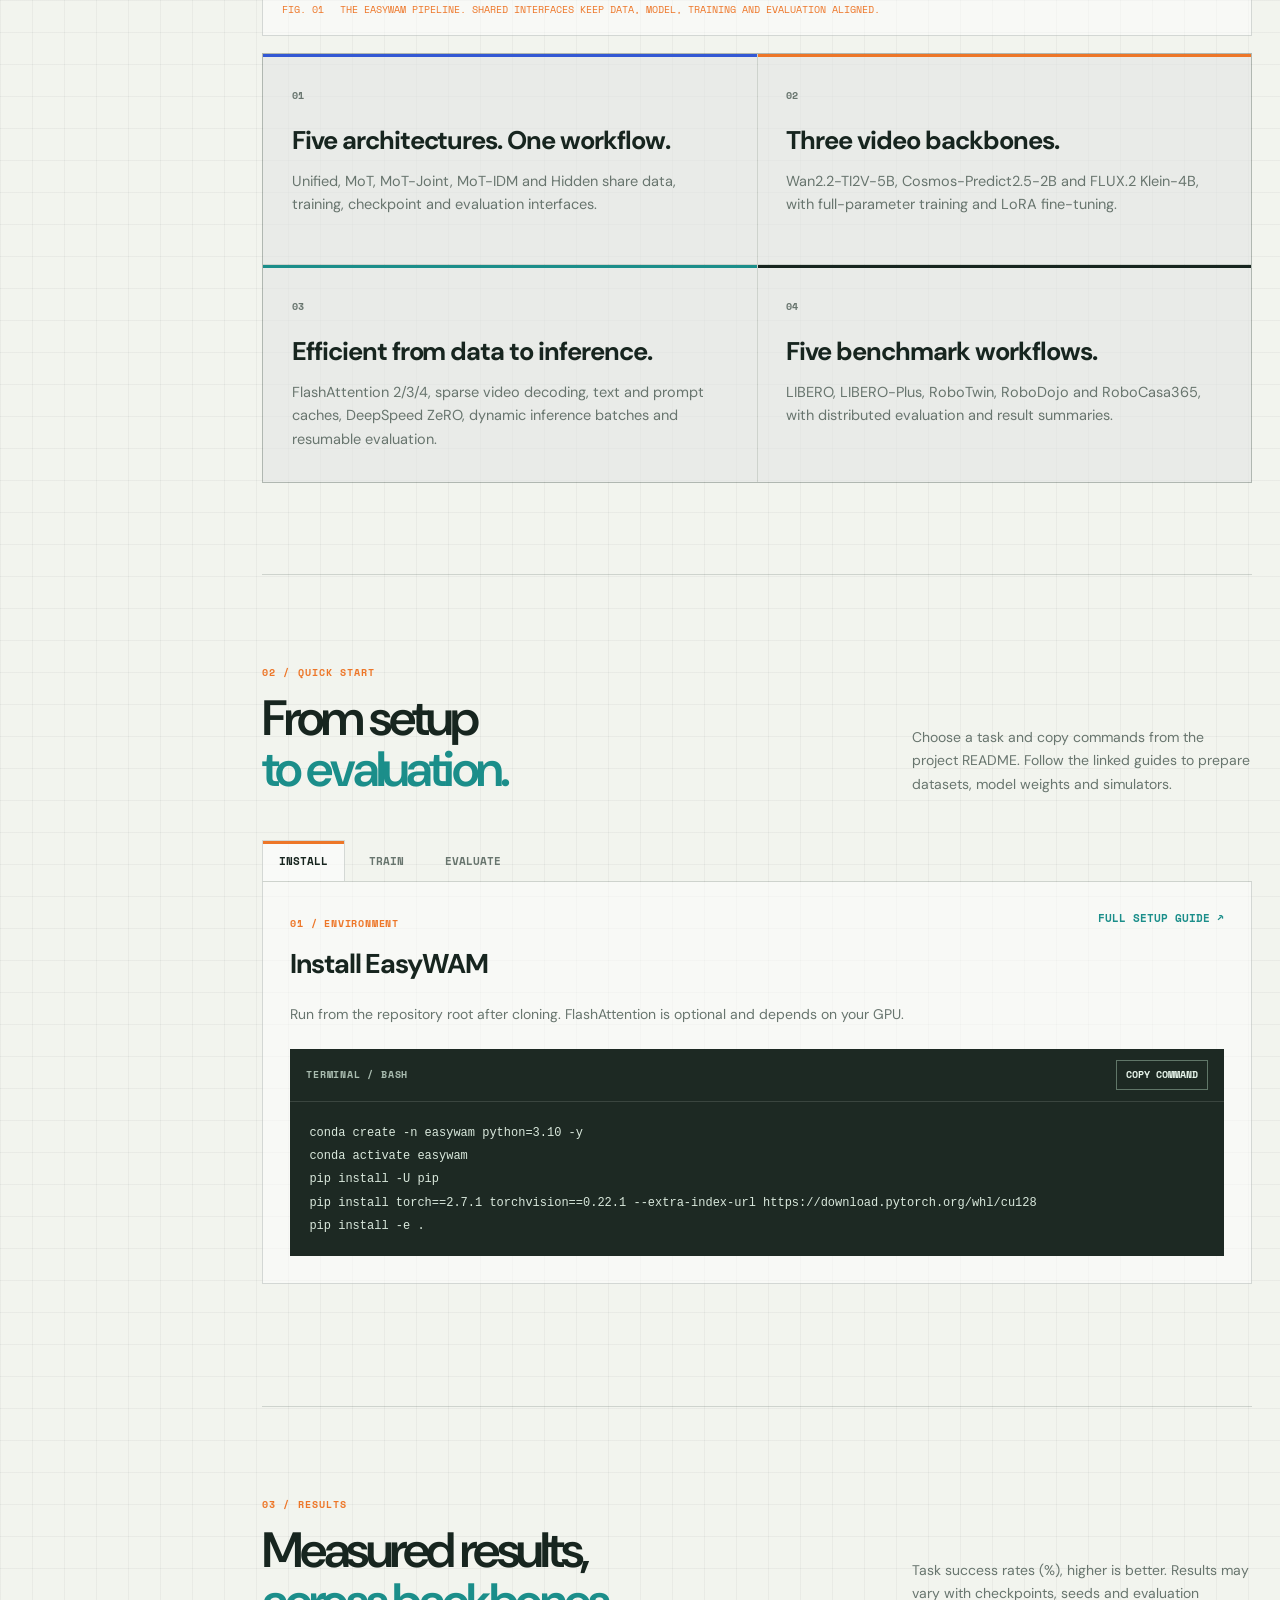
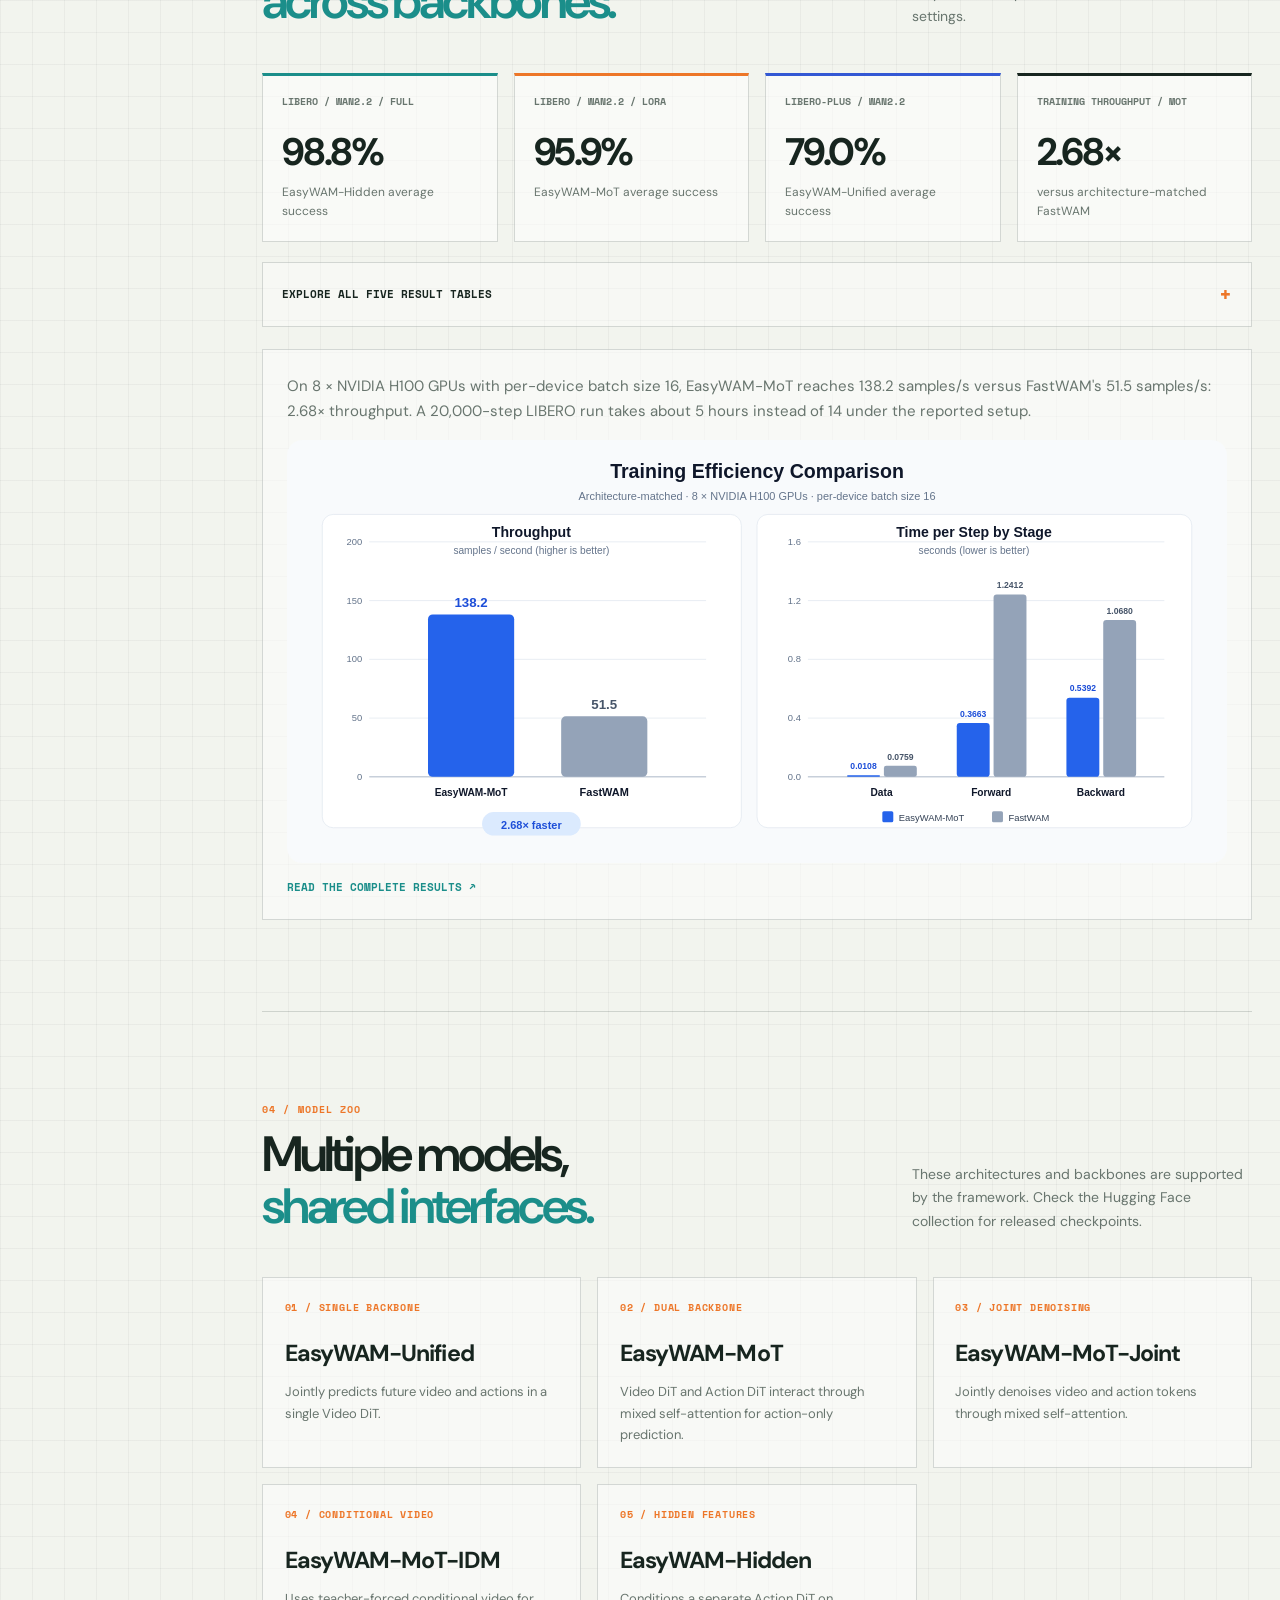
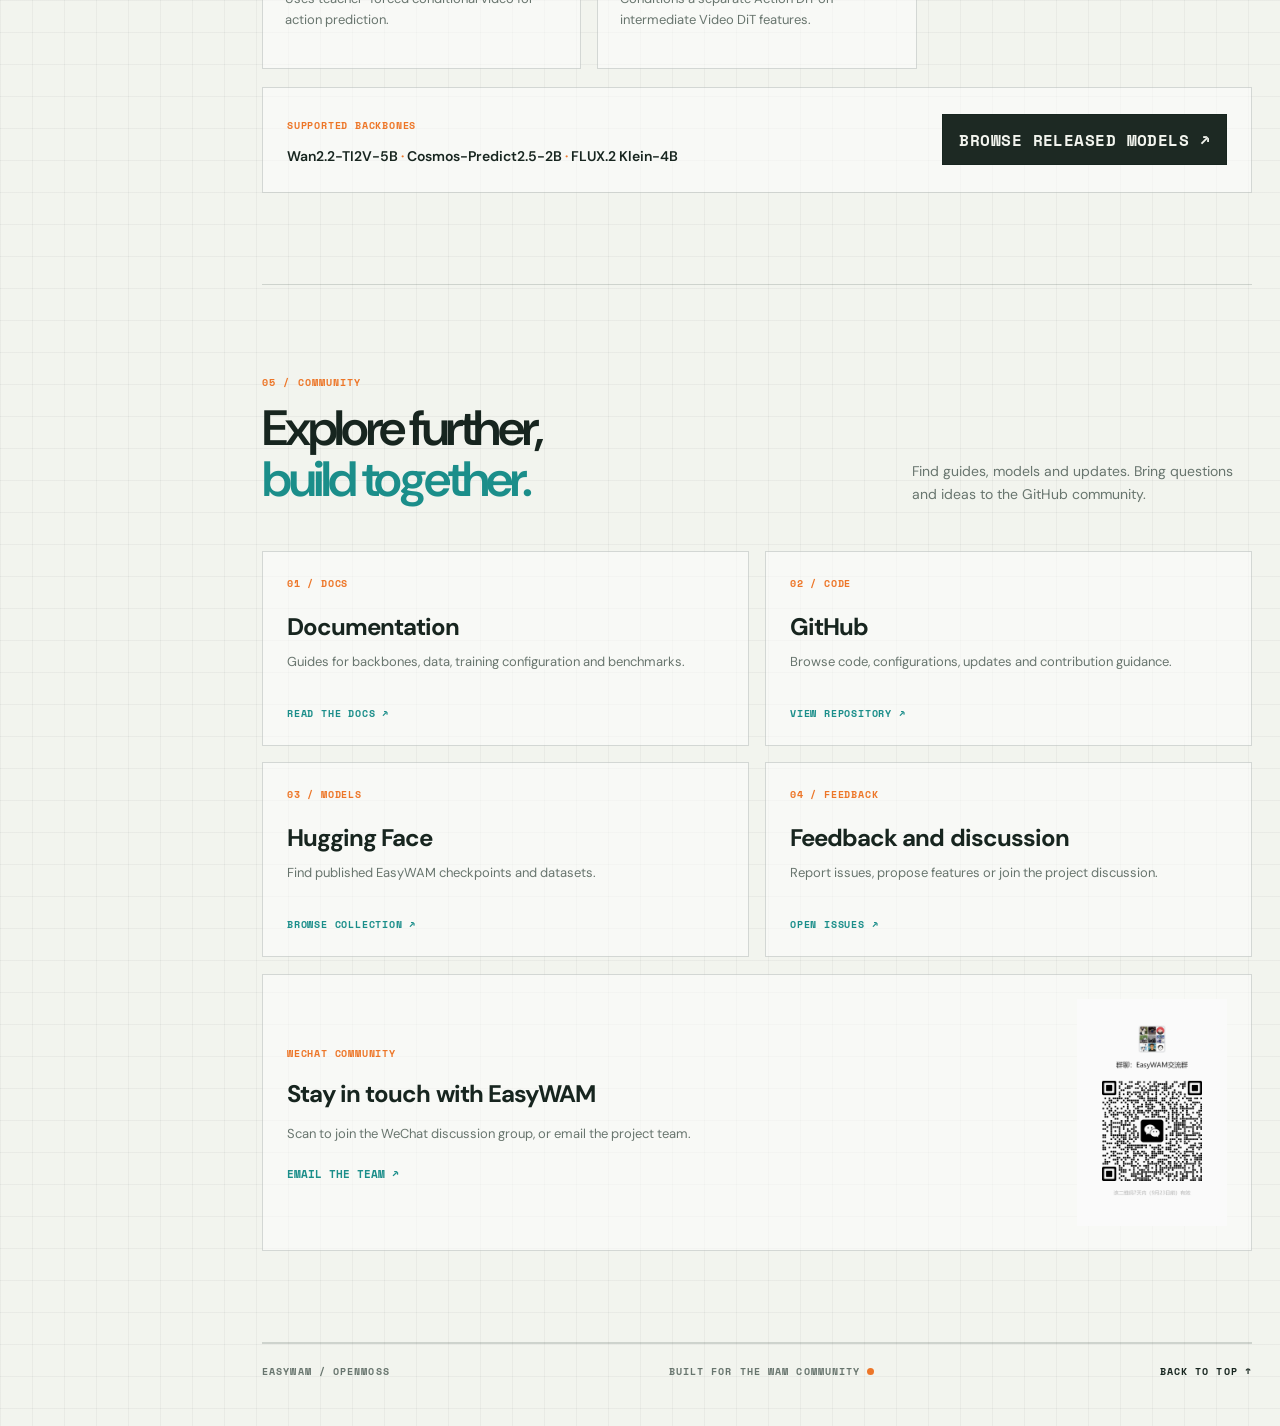
==== commit 715ede63: "Restructure EasyWAM website around research workflows" ====
--- a/index.html
+++ b/index.html
@@ -15,67 +15,117 @@
     <script defer src="./site.js"></script>
   </head>
   <body>
-    <a class="skip-link" href="#overview">Skip to content</a>
+    <a class="skip-link" href="#overview" data-zh="跳转到正文">Skip to content</a>
     <aside class="sidebar">
-      <a class="brand" href="#overview" aria-label="EasyWAM home">
+      <a class="brand" href="#overview" aria-label="EasyWAM home" data-aria-zh="EasyWAM 首页">
         <span class="brand-mark">EW</span>
-        <span><strong>EasyWAM</strong><small>research framework</small></span>
+        <span><strong>EasyWAM</strong><small data-zh="研究框架">research framework</small></span>
       </a>
       <div class="side-rule"></div>
-      <p class="side-kicker">Project map</p>
-      <nav class="side-nav" aria-label="Main navigation">
-        <a class="side-link active" href="#overview"><span>01</span>Overview</a>
-        <a class="side-link" href="#results"><span>02</span>Results</a>
-        <a class="side-link" href="#resources"><span>03</span>Get started</a>
-        <a class="side-link" href="#contributing"><span>04</span>Contributing</a>
+      <p class="side-kicker" data-zh="项目导航">Project map</p>
+      <nav class="side-nav" aria-label="Main navigation" data-aria-zh="主导航">
+        <a class="side-link active" href="#overview"><span>01</span><span data-zh="概览">Overview</span></a>
+        <a class="side-link" href="#quick-start"><span>02</span><span data-zh="快速开始">Quick Start</span></a>
+        <a class="side-link" href="#results"><span>03</span><span data-zh="基准结果">Results</span></a>
+        <a class="side-link" href="#model-zoo"><span>04</span><span data-zh="模型库">Model Zoo</span></a>
+        <a class="side-link" href="#community"><span>05</span><span data-zh="社区资源">Community</span></a>
       </nav>
       <div class="side-bottom">
-        <p>Open source codebase for<br />World Action Models.</p>
-        <a class="github-link" href="https://github.com/OpenMOSS/EasyWAM" target="_blank" rel="noreferrer">View on GitHub <span>↗</span></a>
+        <div class="language-switch" role="group" aria-label="Language" data-aria-zh="语言"><button type="button" data-lang="en" aria-pressed="true">EN</button><button type="button" data-lang="zh" aria-pressed="false">中文</button></div>
+        <p data-zh="开源 World Action Model 研究代码库。">Open source codebase for World Action Models.</p>
+        <a class="github-link" href="https://github.com/OpenMOSS/EasyWAM" target="_blank" rel="noreferrer"><span data-zh="查看 GitHub">View on GitHub</span> <span>↗</span></a>
       </div>
     </aside>
 
     <header class="mobile-header">
       <a class="mobile-brand" href="#overview"><span class="brand-mark">EW</span> EasyWAM</a>
-      <nav aria-label="Mobile navigation">
-        <a class="mobile-nav active" href="#overview">Overview</a>
-        <a class="mobile-nav" href="#results">Results</a>
-        <a class="mobile-nav" href="#resources">Get started</a>
-        <a class="mobile-nav" href="#contributing">Contributing</a>
+      <nav aria-label="Mobile navigation" data-aria-zh="移动导航">
+        <a class="mobile-nav active" href="#overview" data-zh="概览">Overview</a>
+        <a class="mobile-nav" href="#quick-start" data-zh="快速开始">Quick Start</a>
+        <a class="mobile-nav" href="#results" data-zh="结果">Results</a>
+        <a class="mobile-nav" href="#model-zoo" data-zh="模型库">Model Zoo</a>
+        <a class="mobile-nav" href="#community" data-zh="社区">Community</a>
       </nav>
+      <div class="language-switch mobile-language" role="group" aria-label="Language" data-aria-zh="语言"><button type="button" data-lang="en" aria-pressed="true">EN</button><button type="button" data-lang="zh" aria-pressed="false">中</button></div>
     </header>
 
     <main class="page">
       <section id="overview" class="hero reveal">
         <div class="hero-copy">
-          <div class="label-row"><span class="label accent">WORLD ACTION MODELS</span><span class="label">OPEN RESEARCH</span></div>
-          <p class="eyebrow">A unified research codebase</p>
-          <h1><em>EasyWAM</em>: A Unified and Efficient Framework for Training and Evaluating World Action Models</h1>
-          <p class="lede">EasyWAM connects modular World Action Models, data processing, distributed training, parameter-efficient fine-tuning and scalable evaluation in one reproducible workflow.</p>
+          <div class="label-row"><span class="label accent" data-zh="世界动作模型">WORLD ACTION MODELS</span><span class="label" data-zh="开放研究">OPEN RESEARCH</span></div>
+          <p class="eyebrow" data-zh="统一的研究代码库">A unified research codebase</p>
+          <h1><em>EasyWAM</em><span data-zh="：高效统一的世界动作模型训练与评测框架">: A Unified and Efficient Framework for Training and Evaluating World Action Models</span></h1>
+          <p class="lede" data-zh="EasyWAM 将模块化世界动作模型、数据处理、分布式训练、参数高效微调与可扩展评测连接为可复现的工作流程。">EasyWAM connects modular World Action Models, data processing, distributed training, parameter-efficient fine-tuning and scalable evaluation in one reproducible workflow.</p>
           <div class="hero-actions">
-            <a class="button button-dark" href="#resources">Get started <span>↗</span></a>
-            <a class="button button-quiet" href="https://huggingface.co/collections/OpenMOSS-Team/easywam" target="_blank" rel="noreferrer">Get checkpoints <span>↗</span></a>
+            <a class="button button-dark" href="#quick-start"><span data-zh="快速开始">Get started</span> <span>↗</span></a>
+            <a class="button button-quiet" href="https://huggingface.co/collections/OpenMOSS-Team/easywam" target="_blank" rel="noreferrer"><span data-zh="查看模型">Get checkpoints</span> <span>↗</span></a>
           </div>
-          <div class="hero-meta"><span><i class="dot cyan"></i>MIT licensed</span><span><i class="dot orange"></i>Python 3.10+</span><span><i class="dot blue"></i>Active / 2026</span></div>
+          <div class="hero-meta"><span><i class="dot cyan"></i><span data-zh="MIT 许可">MIT licensed</span></span><span><i class="dot orange"></i>Python 3.10+</span><span><i class="dot blue"></i><span data-zh="持续更新 / 2026">Active / 2026</span></span></div>
         </div>
       </section>
 
       <section class="overview-section reveal" aria-labelledby="framework-title">
-        <div class="section-head"><div><p class="eyebrow">01 / overview</p><h2 id="framework-title">One framework.<br /><span>Every layer in sync.</span></h2></div><p class="section-intro">From sparse video decoding to resumable evaluation, EasyWAM makes the entire WAM loop inspectable and repeatable.</p></div>
-        <figure class="architecture-figure"><img src="./assets/overview.png" alt="EasyWAM framework overview from unified data to benchmark evaluation" loading="lazy" /><figcaption><span>FIG. 01</span> The EasyWAM pipeline. Shared interfaces keep data, model, training and evaluation aligned.</figcaption></figure>
+        <div class="section-head"><div><p class="eyebrow" data-zh="01 / 概览">01 / overview</p><h2 id="framework-title"><span data-zh="一个框架。">One framework.</span><br /><span data-zh="贯通完整流程。">Every layer in sync.</span></h2></div><p class="section-intro" data-zh="从稀疏视频解码到断点续评，EasyWAM 让世界动作模型的完整流程可检查、可复现。">From sparse video decoding to resumable evaluation, EasyWAM makes the entire WAM loop inspectable and repeatable.</p></div>
+        <figure class="architecture-figure"><img src="./assets/overview.png" alt="EasyWAM framework overview from unified data to benchmark evaluation" data-alt-zh="EasyWAM 从统一数据到基准评测的框架概览" loading="lazy" /><figcaption><span data-zh="图 01">FIG. 01</span><span data-zh="EasyWAM 流程：统一接口连接数据、模型、训练与评测。">The EasyWAM pipeline. Shared interfaces keep data, model, training and evaluation aligned.</span></figcaption></figure>
         <div class="feature-grid">
-          <article class="feature"><span class="feature-num">01</span><h3>Five architectures.<br /><em>One workflow.</em></h3><p>Unified, MoT, MoT-Joint, MoT-IDM and Hidden share data, training, checkpoint and evaluation interfaces.</p></article>
-          <article class="feature"><span class="feature-num">02</span><h3>Three video<br /><em>backbones.</em></h3><p>Wan2.2-TI2V-5B, Cosmos-Predict2.5-2B and FLUX.2 Klein-4B, with full-parameter training and LoRA fine-tuning.</p></article>
-          <article class="feature"><span class="feature-num">03</span><h3>Efficient from data<br /><em>to inference.</em></h3><p>FlashAttention 2/3/4, sparse video decoding, text and prompt caches, DeepSpeed ZeRO, dynamic inference batches and resumable evaluation.</p></article>
-          <article class="feature"><span class="feature-num">04</span><h3>Five benchmark<br /><em>workflows.</em></h3><p>LIBERO, LIBERO-Plus, RoboTwin, RoboDojo and RoboCasa365, with distributed evaluation and result summaries.</p></article>
+          <article class="feature"><span class="feature-num">01</span><h3 data-zh="五种架构，一套流程。">Five architectures. One workflow.</h3><p data-zh="Unified、MoT、MoT-Joint、MoT-IDM 和 Hidden 共享数据、训练、checkpoint 与评测接口。">Unified, MoT, MoT-Joint, MoT-IDM and Hidden share data, training, checkpoint and evaluation interfaces.</p></article>
+          <article class="feature"><span class="feature-num">02</span><h3 data-zh="三种视频 backbone。">Three video backbones.</h3><p data-zh="支持 Wan2.2-TI2V-5B、Cosmos-Predict2.5-2B 和 FLUX.2 Klein-4B，涵盖全参数训练与 LoRA 微调。">Wan2.2-TI2V-5B, Cosmos-Predict2.5-2B and FLUX.2 Klein-4B, with full-parameter training and LoRA fine-tuning.</p></article>
+          <article class="feature"><span class="feature-num">03</span><h3 data-zh="从数据到推理都重视效率。">Efficient from data to inference.</h3><p data-zh="FlashAttention 2/3/4、稀疏视频解码、文本与 prompt 缓存、DeepSpeed ZeRO、动态推理批处理及断点续评。">FlashAttention 2/3/4, sparse video decoding, text and prompt caches, DeepSpeed ZeRO, dynamic inference batches and resumable evaluation.</p></article>
+          <article class="feature"><span class="feature-num">04</span><h3 data-zh="五套基准工作流程。">Five benchmark workflows.</h3><p data-zh="覆盖 LIBERO、LIBERO-Plus、RoboTwin、RoboDojo 和 RoboCasa365，支持分布式评测与结果汇总。">LIBERO, LIBERO-Plus, RoboTwin, RoboDojo and RoboCasa365, with distributed evaluation and result summaries.</p></article>
         </div>
       </section>
 
+      <section id="quick-start" class="quick-start-section reveal" aria-labelledby="quick-start-title">
+        <div class="section-head compact"><div><p class="eyebrow" data-zh="02 / 快速开始">02 / quick start</p><h2 id="quick-start-title"><span data-zh="从安装">From setup</span><br /><span data-zh="到评测。">to evaluation.</span></h2></div><p class="section-intro" data-zh="选择一个任务，复制来自项目 README 的命令。数据集、模型权重和仿真环境的准备步骤请参考对应指南。">Choose a task and copy commands from the project README. Follow the linked guides to prepare datasets, model weights and simulators.</p></div>
+        <div class="workflow-tabs" role="tablist" aria-label="Quick Start steps" data-aria-zh="快速开始步骤">
+          <button class="workflow-tab" id="tab-install" type="button" role="tab" aria-selected="true" aria-controls="panel-install" tabindex="0" data-zh="安装">Install</button>
+          <button class="workflow-tab" id="tab-train" type="button" role="tab" aria-selected="false" aria-controls="panel-train" tabindex="-1" data-zh="训练">Train</button>
+          <button class="workflow-tab" id="tab-evaluate" type="button" role="tab" aria-selected="false" aria-controls="panel-evaluate" tabindex="-1" data-zh="评测">Evaluate</button>
+        </div>
+        <div class="workflow-panel" id="panel-install" role="tabpanel" aria-labelledby="tab-install">
+          <div class="workflow-heading"><div><span class="workflow-index" data-zh="01 / 环境">01 / ENVIRONMENT</span><h3 data-zh="安装 EasyWAM">Install EasyWAM</h3></div><a href="https://github.com/OpenMOSS/EasyWAM/blob/main/README.md#-quick-start" target="_blank" rel="noreferrer" data-zh="完整安装说明 ↗">Full setup guide ↗</a></div>
+          <p data-zh="在克隆仓库后，于项目根目录运行。FlashAttention 可按 GPU 型号选装。">Run from the repository root after cloning. FlashAttention is optional and depends on your GPU.</p>
+          <div class="code-shell"><div class="code-head"><span data-zh="终端 / Bash">TERMINAL / BASH</span><button class="copy-code" type="button" data-copy="install" data-zh="复制命令">Copy command</button></div><pre><code id="code-install">conda create -n easywam python=3.10 -y
+conda activate easywam
+pip install -U pip
+pip install torch==2.7.1 torchvision==0.22.1 --extra-index-url https://download.pytorch.org/whl/cu128
+pip install -e .</code></pre></div>
+        </div>
+        <div class="workflow-panel" id="panel-train" role="tabpanel" aria-labelledby="tab-train" hidden>
+          <div class="workflow-heading"><div><span class="workflow-index" data-zh="02 / 训练">02 / TRAINING</span><h3 data-zh="预计算并训练">Precompute and train</h3></div><a href="https://github.com/OpenMOSS/EasyWAM/blob/main/docs/instructions/config/training.md" target="_blank" rel="noreferrer" data-zh="训练配置指南 ↗">Training configuration ↗</a></div>
+          <p data-zh="准备 LIBERO 数据集和 backbone 后，先预计算文本特征，再启动示例 MoT 训练；按机器情况调整 GPU 进程数。">After preparing LIBERO data and the backbone, precompute text embeddings and launch the example MoT run. Adjust the GPU process count for your machine.</p>
+          <div class="code-shell"><div class="code-head"><span data-zh="终端 / Bash">TERMINAL / BASH</span><button class="copy-code" type="button" data-copy="train" data-zh="复制命令">Copy command</button></div><pre><code id="code-train">python scripts/precompute_text_embeds.py task=libero_easywam_mot_wan22
+NPROC_PER_NODE=8 bash scripts/train_zero1.sh task=libero_easywam_mot_wan22</code></pre></div>
+        </div>
+        <div class="workflow-panel" id="panel-evaluate" role="tabpanel" aria-labelledby="tab-evaluate" hidden>
+          <div class="workflow-heading"><div><span class="workflow-index" data-zh="03 / 评测">03 / EVALUATION</span><h3 data-zh="选择评测基准">Choose a benchmark</h3></div><a href="https://github.com/OpenMOSS/EasyWAM/blob/main/docs/instructions/benchmark/README.md" target="_blank" rel="noreferrer" data-zh="基准配置指南 ↗">Benchmark setup ↗</a></div>
+          <p data-zh="先按对应指南安装仿真环境并准备数据。将命令中的 checkpoint 路径替换为实际文件。">Set up the simulator and data with its guide, then replace the checkpoint placeholder with your own file.</p>
+          <div class="benchmark-options" role="group" aria-label="Evaluation benchmark" data-aria-zh="评测基准">
+            <button type="button" data-benchmark="libero" aria-pressed="true">LIBERO</button>
+            <button type="button" data-benchmark="libero-plus" aria-pressed="false">LIBERO-Plus</button>
+            <button type="button" data-benchmark="robotwin" aria-pressed="false">RoboTwin</button>
+            <button type="button" data-benchmark="robodojo" aria-pressed="false">RoboDojo</button>
+            <button type="button" data-benchmark="robocasa" aria-pressed="false">RoboCasa365</button>
+          </div>
+          <div class="code-shell"><div class="code-head"><span data-zh="终端 / Bash">TERMINAL / BASH</span><button class="copy-code" type="button" data-copy="evaluate" data-zh="复制命令">Copy command</button></div><pre><code id="code-evaluate">python experiments/libero/run_libero_manager.py \
+  task=libero_easywam_mot_wan22 \
+  ckpt=&lt;path/to/checkpoint.pt&gt;</code></pre></div>
+        </div>
+        <p class="copy-feedback" id="copy-feedback" role="status" aria-live="polite"></p>
+      </section>
+
       <section id="results" class="benchmark-section reveal" aria-labelledby="benchmark-title">
-        <div class="section-head compact"><div><p class="eyebrow">02 / results</p><h2 id="benchmark-title">Measured results,<br /><span>across backbones.</span></h2></div><p class="section-intro">Task success rates (%), higher is better. Results may vary with checkpoints, seeds and evaluation settings.</p></div>
+        <div class="section-head compact"><div><p class="eyebrow" data-zh="03 / 基准结果">03 / results</p><h2 id="benchmark-title"><span data-zh="跨架构、跨 backbone 的">Measured results,</span><br /><span data-zh="实测表现。">across backbones.</span></h2></div><p class="section-intro" data-zh="以下均为任务成功率（%），数值越高越好。结果可能随 checkpoint、随机种子和评测设置变化。">Task success rates (%), higher is better. Results may vary with checkpoints, seeds and evaluation settings.</p></div>
+        <div class="result-highlights">
+          <article><span data-zh="LIBERO / Wan2.2 / 全参数">LIBERO / Wan2.2 / full</span><strong>98.8%</strong><p data-zh="EasyWAM-Hidden 平均成功率">EasyWAM-Hidden average success</p></article>
+          <article><span>LIBERO / Wan2.2 / LoRA</span><strong>95.9%</strong><p data-zh="EasyWAM-MoT 平均成功率">EasyWAM-MoT average success</p></article>
+          <article><span>LIBERO-Plus / Wan2.2</span><strong>79.0%</strong><p data-zh="EasyWAM-Unified 平均成功率">EasyWAM-Unified average success</p></article>
+          <article><span data-zh="训练吞吐 / MoT">Training throughput / MoT</span><strong>2.68×</strong><p data-zh="相较架构相同的 FastWAM">versus architecture-matched FastWAM</p></article>
+        </div>
+        <details class="result-details"><summary data-zh="展开五张完整结果表">Explore all five result tables</summary>
         <div class="perf-tables">
           <figure class="perf-table-wrap perf-table-scroll">
-            <figcaption><span>TABLE 01</span> LIBERO · Wan2.2-TI2V-5B · full-parameter</figcaption>
+            <figcaption><span>TABLE 01</span><span data-zh="LIBERO · Wan2.2-TI2V-5B · 全参数">LIBERO · Wan2.2-TI2V-5B · full-parameter</span></figcaption>
             <table class="benchmark-table"><thead><tr><th>Model</th><th>Spatial</th><th>Object</th><th>Goal</th><th>LIBERO-10</th><th>Avg.</th></tr></thead><tbody>
               <tr><td>EasyWAM-Unified</td><td>98.4</td><td>98.8</td><td>99.2</td><td>98.0</td><td>98.6</td></tr>
               <tr><td>EasyWAM-MoT</td><td>97.0</td><td>99.2</td><td>96.6</td><td>94.0</td><td>96.7</td></tr>
@@ -83,7 +133,7 @@
             </tbody></table>
           </figure>
           <figure class="perf-table-wrap perf-table-scroll">
-            <figcaption><span>TABLE 02</span> LIBERO · Wan2.2-TI2V-5B · LoRA rank 128</figcaption>
+            <figcaption><span>TABLE 02</span><span data-zh="LIBERO · Wan2.2-TI2V-5B · LoRA 秩 128">LIBERO · Wan2.2-TI2V-5B · LoRA rank 128</span></figcaption>
             <table class="benchmark-table"><thead><tr><th>Model</th><th>Spatial</th><th>Object</th><th>Goal</th><th>LIBERO-10</th><th>Avg.</th></tr></thead><tbody>
               <tr><td>EasyWAM-Unified</td><td>91.2</td><td>98.8</td><td>91.8</td><td>66.2</td><td>87.0</td></tr>
               <tr><td>EasyWAM-MoT</td><td>96.8</td><td>99.6</td><td>97.4</td><td>90.0</td><td><b>95.9</b></td></tr>
@@ -91,7 +141,7 @@
             </tbody></table>
           </figure>
           <figure class="perf-table-wrap perf-table-scroll">
-            <figcaption><span>TABLE 03</span> LIBERO · Cosmos-Predict2.5-2B · full-parameter</figcaption>
+            <figcaption><span>TABLE 03</span><span data-zh="LIBERO · Cosmos-Predict2.5-2B · 全参数">LIBERO · Cosmos-Predict2.5-2B · full-parameter</span></figcaption>
             <table class="benchmark-table"><thead><tr><th>Model</th><th>Spatial</th><th>Object</th><th>Goal</th><th>LIBERO-10</th><th>Avg.</th></tr></thead><tbody>
               <tr><td>EasyWAM-Unified</td><td>97.8</td><td>99.4</td><td>97.0</td><td>93.0</td><td>96.8</td></tr>
               <tr><td>EasyWAM-MoT</td><td>98.0</td><td>98.4</td><td>98.4</td><td>95.6</td><td><b>97.6</b></td></tr>
@@ -99,7 +149,7 @@
             </tbody></table>
           </figure>
           <figure class="perf-table-wrap perf-table-scroll">
-            <figcaption><span>TABLE 04</span> LIBERO-Plus · Wan2.2-TI2V-5B · robustness</figcaption>
+            <figcaption><span>TABLE 04</span><span data-zh="LIBERO-Plus · Wan2.2-TI2V-5B · 鲁棒性">LIBERO-Plus · Wan2.2-TI2V-5B · robustness</span></figcaption>
             <table class="benchmark-table"><thead><tr><th>Model</th><th>Orig</th><th>Background</th><th>Camera</th><th>Language</th><th>Layout</th><th>Light</th><th>Noise</th><th>Robot</th><th>Avg.</th></tr></thead><tbody>
               <tr><td>EasyWAM-Unified</td><td>98.6</td><td>72.3</td><td>54.8</td><td>93.7</td><td>83.4</td><td>97.0</td><td>72.0</td><td>83.4</td><td><b>79.0</b></td></tr>
               <tr><td>EasyWAM-MoT</td><td>96.7</td><td>64.5</td><td>45.5</td><td>71.4</td><td>80.1</td><td>94.7</td><td>78.5</td><td>71.5</td><td>71.7</td></tr>
@@ -107,38 +157,43 @@
             </tbody></table>
           </figure>
           <figure class="perf-table-wrap perf-table-scroll">
-            <figcaption><span>TABLE 05</span> LIBERO-Plus · Cosmos-Predict2.5-2B · robustness</figcaption>
+            <figcaption><span>TABLE 05</span><span data-zh="LIBERO-Plus · Cosmos-Predict2.5-2B · 鲁棒性">LIBERO-Plus · Cosmos-Predict2.5-2B · robustness</span></figcaption>
             <table class="benchmark-table"><thead><tr><th>Model</th><th>Orig</th><th>Background</th><th>Camera</th><th>Language</th><th>Layout</th><th>Light</th><th>Noise</th><th>Robot</th><th>Avg.</th></tr></thead><tbody>
               <tr><td>EasyWAM-Unified</td><td>96.8</td><td>72.7</td><td>63.7</td><td>90.1</td><td>82.6</td><td>89.2</td><td>72.1</td><td>79.2</td><td><b>78.2</b></td></tr>
               <tr><td>EasyWAM-MoT</td><td>97.6</td><td>60.7</td><td>75.1</td><td>92.3</td><td>82.6</td><td>92.6</td><td>81.3</td><td>58.5</td><td>77.7</td></tr>
               <tr><td>EasyWAM-Hidden</td><td>96.8</td><td>59.5</td><td>65.9</td><td>92.6</td><td>85.0</td><td>89.1</td><td>68.3</td><td>82.5</td><td>77.8</td></tr>
             </tbody></table>
-            <p class="table-note">LIBERO-Plus uses LIBERO checkpoints and tests changes to background, camera, language, layout, lighting, noise and robot appearance.</p>
+            <p class="table-note" data-zh="LIBERO-Plus 使用 LIBERO checkpoint，测试背景、相机、语言、布局、光照、噪声和机器人外观变化。">LIBERO-Plus uses LIBERO checkpoints and tests changes to background, camera, language, layout, lighting, noise and robot appearance.</p>
           </figure>
         </div>
-        <div class="results-more"><p>On 8 × NVIDIA H100 GPUs, EasyWAM-MoT reaches <strong>138.2 samples/s</strong> versus FastWAM's 51.5 samples/s: <strong>2.68× throughput</strong>. A 20,000-step LIBERO run takes about <strong>5 hours instead of 14</strong> under the reported setup.</p><img src="./assets/efficiency_comparison.svg" alt="EasyWAM versus FastWAM training throughput and step timing" loading="lazy" /><a href="https://github.com/OpenMOSS/EasyWAM/blob/main/docs/results/result.md" target="_blank" rel="noreferrer">Read the complete results ↗</a></div>
+        </details>
+        <div class="results-more"><p data-zh="在 8 张 NVIDIA H100 GPU、每卡 batch size 16 的报告设置下，EasyWAM-MoT 达到 138.2 samples/s，FastWAM 为 51.5 samples/s，吞吐提升 2.68 倍。LIBERO 的 20,000 步训练约需 5 小时，而 FastWAM 约需 14 小时。">On 8 × NVIDIA H100 GPUs with per-device batch size 16, EasyWAM-MoT reaches 138.2 samples/s versus FastWAM's 51.5 samples/s: 2.68× throughput. A 20,000-step LIBERO run takes about 5 hours instead of 14 under the reported setup.</p><img src="./assets/efficiency_comparison.svg" alt="EasyWAM versus FastWAM training throughput and step timing" data-alt-zh="EasyWAM 与 FastWAM 的训练吞吐和步骤耗时对比" loading="lazy" /><a href="https://github.com/OpenMOSS/EasyWAM/blob/main/docs/results/result.md" target="_blank" rel="noreferrer" data-zh="查看完整结果 ↗">Read the complete results ↗</a></div>
       </section>
 
-      <section id="resources" class="resources-section reveal" aria-labelledby="resources-title">
-        <div class="section-head compact"><div><p class="eyebrow">03 / get started</p><h2 id="resources-title">From setup<br /><span>to evaluation.</span></h2></div><p class="section-intro">Follow the maintained guides on the main branch for commands, configuration and simulator setup.</p></div>
-        <div class="resource-grid">
-          <a class="resource-card" href="https://github.com/OpenMOSS/EasyWAM/blob/main/README.md#-quick-start" target="_blank" rel="noreferrer"><span>01 / INSTALL</span><h3>Quick start</h3><p>Install the environment and prepare a backbone.</p><b>Open guide ↗</b></a>
-          <a class="resource-card" href="https://github.com/OpenMOSS/EasyWAM/blob/main/docs/instructions/config/training.md" target="_blank" rel="noreferrer"><span>02 / TRAIN</span><h3>Training guide</h3><p>Choose a model, task configuration and distributed launcher.</p><b>Open guide ↗</b></a>
-          <a class="resource-card" href="https://github.com/OpenMOSS/EasyWAM/blob/main/docs/instructions/benchmark/README.md" target="_blank" rel="noreferrer"><span>03 / EVALUATE</span><h3>Benchmark guides</h3><p>Set up LIBERO, RoboTwin, RoboDojo or RoboCasa365 evaluation.</p><b>Open guide ↗</b></a>
-          <a class="resource-card" href="https://huggingface.co/collections/OpenMOSS-Team/easywam" target="_blank" rel="noreferrer"><span>04 / MODELS</span><h3>Checkpoints</h3><p>Browse released EasyWAM model checkpoints.</p><b>View models ↗</b></a>
+      <section id="model-zoo" class="model-zoo-section reveal" aria-labelledby="model-zoo-title">
+        <div class="section-head compact"><div><p class="eyebrow" data-zh="04 / 模型库">04 / model zoo</p><h2 id="model-zoo-title"><span data-zh="多种模型，">Multiple models,</span><br /><span data-zh="统一接口。">shared interfaces.</span></h2></div><p class="section-intro" data-zh="以下为框架支持的架构和 backbone；已发布的 checkpoint 请以 Hugging Face 集合为准。">These architectures and backbones are supported by the framework. Check the Hugging Face collection for released checkpoints.</p></div>
+        <div class="model-grid">
+          <article class="model-card"><span data-zh="01 / 单 BACKBONE">01 / SINGLE BACKBONE</span><h3>EasyWAM-Unified</h3><p data-zh="在单个 Video DiT 中联合预测未来视频与动作。">Jointly predicts future video and actions in a single Video DiT.</p></article>
+          <article class="model-card"><span data-zh="02 / 双 BACKBONE">02 / DUAL BACKBONE</span><h3>EasyWAM-MoT</h3><p data-zh="Video DiT 与 Action DiT 通过混合自注意力交互，仅预测动作。">Video DiT and Action DiT interact through mixed self-attention for action-only prediction.</p></article>
+          <article class="model-card"><span data-zh="03 / 联合去噪">03 / JOINT DENOISING</span><h3>EasyWAM-MoT-Joint</h3><p data-zh="通过混合自注意力联合去噪视频和动作 token。">Jointly denoises video and action tokens through mixed self-attention.</p></article>
+          <article class="model-card"><span data-zh="04 / 条件视频">04 / CONDITIONAL VIDEO</span><h3>EasyWAM-MoT-IDM</h3><p data-zh="使用 teacher-forced 条件视频进行动作预测。">Uses teacher-forced conditional video for action prediction.</p></article>
+          <article class="model-card"><span data-zh="05 / 隐层特征">05 / HIDDEN FEATURES</span><h3>EasyWAM-Hidden</h3><p data-zh="使用 Video DiT 的中间特征作为独立 Action DiT 的条件输入。">Conditions a separate Action DiT on intermediate Video DiT features.</p></article>
         </div>
+        <div class="backbone-strip"><div><span class="workflow-index" data-zh="支持的 BACKBONE">SUPPORTED BACKBONES</span><p>Wan2.2-TI2V-5B <span>·</span> Cosmos-Predict2.5-2B <span>·</span> FLUX.2 Klein-4B</p></div><a class="button button-dark" href="https://huggingface.co/collections/OpenMOSS-Team/easywam" target="_blank" rel="noreferrer"><span data-zh="查看已发布模型">Browse released models</span> <span>↗</span></a></div>
       </section>
 
-      <section id="contributing" class="contribute-section reveal" aria-labelledby="contribute-title">
-        <div class="contribute-copy"><p class="eyebrow">04 / contributing</p><h2 id="contribute-title">Let's build<br /><em>something big.</em></h2><p>EasyWAM grows through shared recipes, careful benchmarks and practical fixes. Whether you are adding a model, improving a dataloader or writing your first issue, there is a place for your work here.</p><a class="button button-light" href="https://github.com/OpenMOSS/EasyWAM/issues" target="_blank" rel="noreferrer">Open an issue <span>↗</span></a></div>
-        <div class="contribute-steps"><div class="step"><span>01</span><div><h3>Pick a path</h3><p>Models · Data · Training · Evaluation</p></div></div><div class="step"><span>02</span><div><h3>Build in public</h3><p>Fork, branch, test and document the change.</p></div></div><div class="step"><span>03</span><div><h3>Share the result</h3><p>Open a pull request. We review with care.</p></div></div><div class="terminal"><div><span class="terminal-dot"></span><span class="terminal-dot"></span><span class="terminal-dot"></span></div><code><span>$</span> git clone https://github.com/OpenMOSS/EasyWAM</code><button id="copy-command" aria-label="Copy setup command">Copy command</button><span id="copy-status" role="status"></span></div></div>
+      <section id="community" class="community-section reveal" aria-labelledby="community-title">
+        <div class="section-head compact"><div><p class="eyebrow" data-zh="05 / 社区资源">05 / community</p><h2 id="community-title"><span data-zh="继续探索，">Explore further,</span><br /><span data-zh="一起建设。">build together.</span></h2></div><p class="section-intro" data-zh="获取指南、模型和项目更新；遇到问题或有新想法，欢迎在 GitHub 交流。">Find guides, models and updates. Bring questions and ideas to the GitHub community.</p></div>
+        <div class="resource-grid">
+          <a class="resource-card" href="https://github.com/OpenMOSS/EasyWAM/blob/main/docs/README.md" target="_blank" rel="noreferrer"><span data-zh="01 / 文档">01 / DOCS</span><h3 data-zh="项目文档">Documentation</h3><p data-zh="Backbone、数据、训练配置与各评测基准的使用指南。">Guides for backbones, data, training configuration and benchmarks.</p><b data-zh="阅读文档 ↗">Read the docs ↗</b></a>
+          <a class="resource-card" href="https://github.com/OpenMOSS/EasyWAM" target="_blank" rel="noreferrer"><span data-zh="02 / 代码">02 / CODE</span><h3>GitHub</h3><p data-zh="浏览源码、配置、最新更新与贡献指南。">Browse code, configurations, updates and contribution guidance.</p><b data-zh="查看仓库 ↗">View repository ↗</b></a>
+          <a class="resource-card" href="https://huggingface.co/collections/OpenMOSS-Team/easywam" target="_blank" rel="noreferrer"><span data-zh="03 / 模型">03 / MODELS</span><h3>Hugging Face</h3><p data-zh="查看已发布的 EasyWAM checkpoint 和数据集。">Find published EasyWAM checkpoints and datasets.</p><b data-zh="浏览集合 ↗">Browse collection ↗</b></a>
+          <a class="resource-card" href="https://github.com/OpenMOSS/EasyWAM/issues" target="_blank" rel="noreferrer"><span data-zh="04 / 反馈">04 / FEEDBACK</span><h3 data-zh="反馈与讨论">Feedback and discussion</h3><p data-zh="提交问题、提出功能建议，或参与项目讨论。">Report issues, propose features or join the project discussion.</p><b data-zh="打开 Issues ↗">Open issues ↗</b></a>
+        </div>
+        <div class="community-join"><div><span class="workflow-index" data-zh="微信交流群">WECHAT COMMUNITY</span><h3 data-zh="与 EasyWAM 社区保持联系">Stay in touch with EasyWAM</h3><p data-zh="扫描二维码加入微信交流群，或通过邮件联系项目团队。">Scan to join the WeChat discussion group, or email the project team.</p><a href="mailto:siyinwang20@fudan.edu.cn" data-zh="发送邮件 ↗">Email the team ↗</a></div><img src="./assets/EasyWAM-community.png" alt="EasyWAM WeChat discussion group QR code" data-alt-zh="EasyWAM 微信交流群二维码" loading="lazy" /></div>
       </section>
 
-      <section id="contact" class="contact-section reveal">
-        <p class="contact-line">Contact us and build EasyWAM together — <a href="https://github.com/OpenMOSS/EasyWAM/discussions" target="_blank" rel="noreferrer">start a discussion ↗</a></p>
-      </section>
-
-      <footer class="footer"><span>EasyWAM / OpenMOSS</span><span>Built for the WAM community <i class="dot orange"></i></span><a href="#overview">Back to top ↑</a></footer>
+      <footer class="footer"><span>EasyWAM / OpenMOSS</span><span><span data-zh="为 WAM 社区而建">Built for the WAM community</span> <i class="dot orange"></i></span><a href="#overview" data-zh="返回顶部 ↑">Back to top ↑</a></footer>
     </main>
   </body>
 </html>
--- a/site-overrides.css
+++ b/site-overrides.css
@@ -1,10 +1,20 @@
-/* Homepage layout */
+/* Preserve the existing EasyWAM visual language across the new sections. */
+.side-link span:first-child{color:#a5afa9;font-size:10px}
+.side-link span:last-child{color:inherit;font:inherit}
+.side-link.active span:first-child{color:var(--orange)}
+.language-switch{display:inline-flex;gap:2px;margin-bottom:1.1rem;padding:3px;border:1px solid var(--line);background:rgba(255,255,255,.55)}
+.language-switch button{border:0;background:transparent;color:var(--muted);padding:.35rem .5rem;font:700 10px var(--mono);cursor:pointer}
+.language-switch button[aria-pressed="true"]{background:var(--ink);color:var(--paper)}
+.language-switch button:focus-visible,.workflow-tab:focus-visible,.benchmark-options button:focus-visible,.copy-code:focus-visible,.result-details summary:focus-visible{outline:2px solid var(--cyan);outline-offset:2px}
+.mobile-language{display:none}
+
 .hero{display:block;min-height:0;padding:1rem 0 4.5rem}
 .hero .lede{max-width:760px}
 .hero .hero-copy{max-width:960px}
 .hero h1{font-size:clamp(4rem,4vw,4.8rem)}
 .hero h1 em{font-style:normal;color:var(--cyan)}
-
+.section-head h2 span:first-child{color:var(--ink)}
+.section-head h2 span:last-child{color:var(--cyan)}
 .feature-grid{display:grid;grid-template-columns:repeat(2,1fr);gap:1px;margin-top:1.1rem;background:var(--line);border:1px solid var(--line)}
 .feature{min-height:210px;padding:1.9rem 1.8rem;background:rgba(255,255,255,.55);display:flex;flex-direction:column}
 .feature:nth-child(1){border-top:3px solid var(--blue)}
@@ -12,19 +22,52 @@
 .feature:nth-child(3){border-top:3px solid var(--cyan)}
 .feature:nth-child(4){border-top:3px solid var(--ink)}
 .feature-num{font:700 10px var(--mono);color:var(--muted)}
-.feature h3{margin:1.5rem 0 .9rem;font-size:1.6rem;line-height:1.08;letter-spacing:-.04em}
-.feature h3 em{font-style:normal;color:var(--cyan)}
+.feature h3{margin:1.5rem 0 .9rem;font-size:1.6rem;line-height:1.12;letter-spacing:-.04em}
 .feature p{margin:0;color:var(--muted);font-size:14.5px;line-height:1.62}
 
-/* Results */
-.benchmark-section,.resources-section{padding:5.7rem 0;border-bottom:1px solid var(--line)}
-.perf-tables{display:grid;gap:1rem}
-.perf-table-wrap{margin:0;padding:1.4rem 1.5rem 1.5rem;border:1px solid var(--line);background:rgba(255,255,255,.5)}
+.quick-start-section,.benchmark-section,.model-zoo-section,.community-section{padding:5.7rem 0;border-bottom:1px solid var(--line)}
+.workflow-tabs{display:flex;gap:.45rem;flex-wrap:wrap;border-bottom:1px solid var(--line)}
+.workflow-tab{padding:.75rem 1rem;border:1px solid transparent;border-bottom:0;background:transparent;color:var(--muted);font:700 11px var(--mono);text-transform:uppercase;cursor:pointer}
+.workflow-tab[aria-selected="true"]{border-color:var(--line);background:rgba(255,255,255,.6);color:var(--ink);box-shadow:inset 0 3px 0 var(--orange)}
+.workflow-panel{padding:1.7rem;border:1px solid var(--line);border-top:0;background:rgba(255,255,255,.5)}
+.workflow-panel[hidden]{display:none}
+.workflow-heading{display:flex;justify-content:space-between;align-items:start;gap:1rem}
+.workflow-heading h3{margin:.5rem 0 0;font-size:1.7rem;letter-spacing:-.04em}
+.workflow-heading a,.community-join a{color:var(--cyan);font:700 11px var(--mono);text-transform:uppercase}
+.workflow-heading a:hover,.community-join a:hover{color:var(--orange)}
+.workflow-index,.code-head,.model-card>span,.backbone-strip .workflow-index{color:var(--orange);font:700 10px var(--mono);letter-spacing:.08em;text-transform:uppercase}
+.workflow-panel>p{margin:1rem 0 1.4rem;color:var(--muted);font-size:14px}
+.benchmark-options{display:flex;flex-wrap:wrap;gap:.45rem;margin:0 0 1.2rem}
+.benchmark-options button{padding:.52rem .7rem;border:1px solid var(--line);background:transparent;color:var(--muted);font:700 10px var(--mono);cursor:pointer}
+.benchmark-options button[aria-pressed="true"]{background:var(--ink);border-color:var(--ink);color:var(--paper)}
+.code-shell{min-width:0;background:var(--dark);color:#d9e8dc}
+.code-head{display:flex;justify-content:space-between;align-items:center;gap:1rem;padding:.7rem 1rem;border-bottom:1px solid rgba(255,255,255,.13);color:#aabdb1}
+.copy-code{padding:.4rem .55rem;border:1px solid #607668;background:transparent;color:#e8f6ec;font:700 10px var(--mono);text-transform:uppercase;cursor:pointer}
+.copy-code:hover{background:var(--cyan);border-color:var(--cyan)}
+.code-shell pre{margin:0;padding:1.2rem;overflow-x:auto;font:12px/1.85 var(--mono);white-space:pre}
+.copy-feedback{min-height:1.3rem;margin:.6rem 0 0;color:var(--cyan);font:700 11px var(--mono)}
+
+.result-highlights{display:grid;grid-template-columns:repeat(4,1fr);gap:1rem;margin-bottom:1.2rem}
+.result-highlights article{padding:1.2rem;border:1px solid var(--line);border-top:3px solid var(--cyan);background:rgba(255,255,255,.55)}
+.result-highlights article:nth-child(2){border-top-color:var(--orange)}
+.result-highlights article:nth-child(3){border-top-color:var(--blue)}
+.result-highlights article:nth-child(4){border-top-color:var(--ink)}
+.result-highlights article>span{display:block;min-height:2.7em;color:var(--muted);font:700 10px/1.4 var(--mono);text-transform:uppercase}
+.result-highlights strong{display:block;margin:.7rem 0;font-size:2.4rem;line-height:1;letter-spacing:-.06em}
+.result-highlights p{margin:0;color:var(--muted);font-size:12px}
+.result-details{border:1px solid var(--line);background:rgba(255,255,255,.35)}
+.result-details summary{list-style:none;display:flex;justify-content:space-between;align-items:center;gap:1rem;padding:1rem 1.2rem;color:var(--ink);font:700 11px var(--mono);text-transform:uppercase;cursor:pointer}
+.result-details summary::-webkit-details-marker{display:none}
+.result-details summary::after{content:'+';color:var(--orange);font-size:1.3rem}
+.result-details[open] summary::after{content:'−'}
+.perf-tables{display:grid;gap:1rem;padding:0 1.1rem 1.1rem}
+.perf-table-wrap{margin:0;padding:1.4rem 1.5rem 1.5rem;border:1px solid var(--line);background:rgba(255,255,255,.7)}
 .perf-table-scroll{overflow-x:auto}
 .perf-table-scroll .benchmark-table{min-width:630px}
 .perf-table-scroll:nth-child(n+4) .benchmark-table{min-width:960px}
 .perf-table-wrap figcaption{display:flex;gap:.7rem;margin:0 0 1.1rem;color:var(--muted);font:10px/1.5 var(--mono);text-transform:uppercase}
-.perf-table-wrap figcaption span{color:var(--orange)}
+.perf-table-wrap figcaption span:first-child{color:var(--orange)}
+.perf-table-wrap figcaption span:last-child{color:var(--muted)}
 .benchmark-table{width:100%;border-collapse:collapse;font-size:13px}
 .benchmark-table th{padding:.5rem .45rem;text-align:right;color:var(--muted);font:700 10px var(--mono);text-transform:uppercase;border-bottom:1px solid var(--line);white-space:nowrap}
 .benchmark-table th:first-child,.benchmark-table td:first-child{text-align:left;white-space:nowrap}
@@ -35,12 +78,19 @@
 .table-note{margin:1.1rem .2rem 0;color:var(--muted);font-size:11px;line-height:1.6}
 .results-more{display:grid;gap:1rem;margin-top:1.4rem;padding:1.5rem;border:1px solid var(--line);background:rgba(255,255,255,.5)}
 .results-more p{margin:0;color:var(--muted)}
-.results-more strong{color:var(--ink)}
 .results-more img{width:100%;max-height:430px;object-fit:contain}
 .results-more a{justify-self:start;color:var(--cyan);font:700 11px var(--mono);text-transform:uppercase}
 .results-more a:hover{color:var(--orange)}
 
-/* Guides */
+.model-grid{display:grid;grid-template-columns:repeat(3,1fr);gap:1rem}
+.model-card{display:flex;flex-direction:column;min-height:185px;padding:1.35rem;border:1px solid var(--line);background:rgba(255,255,255,.5)}
+.model-card h3{margin:1.2rem 0 .55rem;font-size:1.45rem;letter-spacing:-.04em;overflow-wrap:anywhere}
+.model-card p{margin:0;color:var(--muted);font-size:13px}
+.backbone-strip{display:flex;justify-content:space-between;align-items:center;gap:2rem;margin-top:1.1rem;padding:1.5rem;border:1px solid var(--line);background:rgba(255,255,255,.5)}
+.backbone-strip p{margin:.5rem 0 0;font-size:14px;font-weight:600}
+.backbone-strip p span{color:var(--orange)}
+.backbone-strip .button{white-space:nowrap}
+
 .resource-grid{display:grid;grid-template-columns:repeat(2,1fr);gap:1rem}
 .resource-card{display:flex;flex-direction:column;min-height:195px;padding:1.5rem;border:1px solid var(--line);background:rgba(255,255,255,.5);transition:border-color .2s,transform .2s}
 .resource-card:hover{border-color:var(--cyan);transform:translateY(-3px)}
@@ -48,23 +98,33 @@
 .resource-card h3{margin:1rem 0 .3rem;font-size:1.5rem;letter-spacing:-.04em}
 .resource-card p{margin:0 0 1.3rem;color:var(--muted);font-size:13px}
 .resource-card>b{margin-top:auto;color:var(--cyan)}
+.community-join{display:flex;justify-content:space-between;align-items:center;gap:2rem;margin-top:1.1rem;padding:1.5rem;border:1px solid var(--line);background:rgba(255,255,255,.5)}
+.community-join h3{margin:.6rem 0;font-size:1.5rem;letter-spacing:-.04em}
+.community-join p{max-width:560px;margin:0 0 1rem;color:var(--muted);font-size:13px}
+.community-join img{width:150px;flex:0 0 150px}
 
-/* Contributing and contact */
-.contribute-section{padding-bottom:1.6rem}
-.contribute-copy h2{font-size:3.1rem;line-height:1.04;letter-spacing:-.065em}
-.contribute-steps{padding-top:0}
-.contact-section{padding:1.2rem 0 2.4rem;border-bottom:1px solid var(--line)}
-.contact-line{margin:0;font-size:1.05rem;color:var(--muted)}
-.contact-line a{color:var(--cyan);font-weight:600}
-.contact-line a:hover{color:var(--orange)}
-
-@media(max-width:1059px){.resources-section{padding:4.7rem 0}}
+@media(max-width:1059px){
+  .mobile-header nav{min-width:0}
+  .mobile-language{display:inline-flex;margin:0;flex:0 0 auto}
+  .mobile-language button{padding:.25rem .35rem}
+  .quick-start-section,.model-zoo-section,.community-section{padding:4.7rem 0}
+  .result-highlights{grid-template-columns:repeat(2,1fr)}
+}
 @media(max-width:680px){
   .hero h1{font-size:2.8rem;line-height:1.1}
-  .contribute-copy h2{font-size:2.45rem}
-  .feature-grid,.resource-grid{grid-template-columns:1fr}
+  .feature-grid,.resource-grid,.model-grid,.result-highlights{grid-template-columns:1fr}
   .feature{min-height:0}
   .feature h3{font-size:1.45rem}
+  .workflow-panel{padding:1rem}
+  .workflow-heading{display:block}
+  .workflow-heading a{display:inline-block;margin-top:1rem}
+  .code-shell pre{font-size:11px}
+  .perf-tables{padding:0 .7rem .7rem}
   .perf-table-wrap{padding:1.1rem}
-  .resources-section{padding:4.7rem 0}
+  .backbone-strip,.community-join{align-items:start;flex-direction:column}
+  .backbone-strip .button{white-space:normal}
 }
+@media(prefers-reduced-motion:reduce){
+  .reveal{opacity:1;transform:none;transition:none}
+  .resource-card{transition:none}
+}
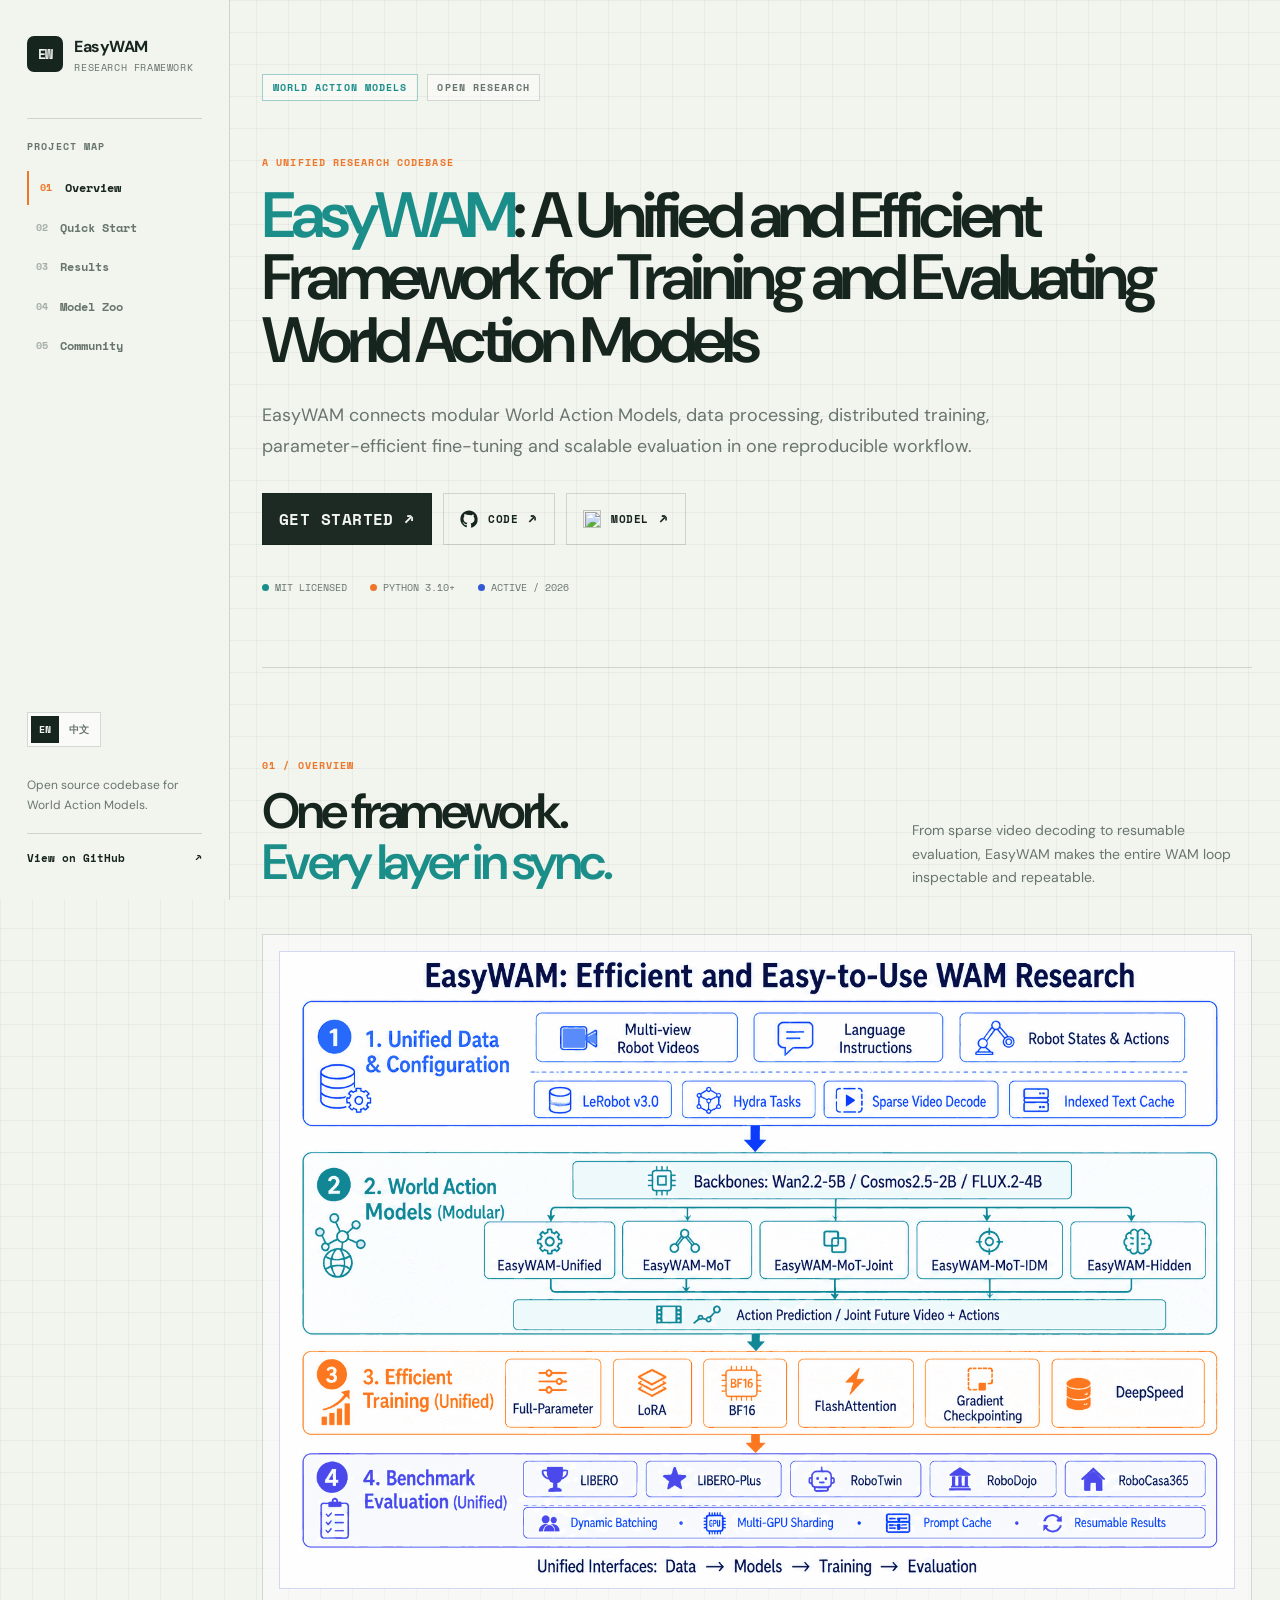
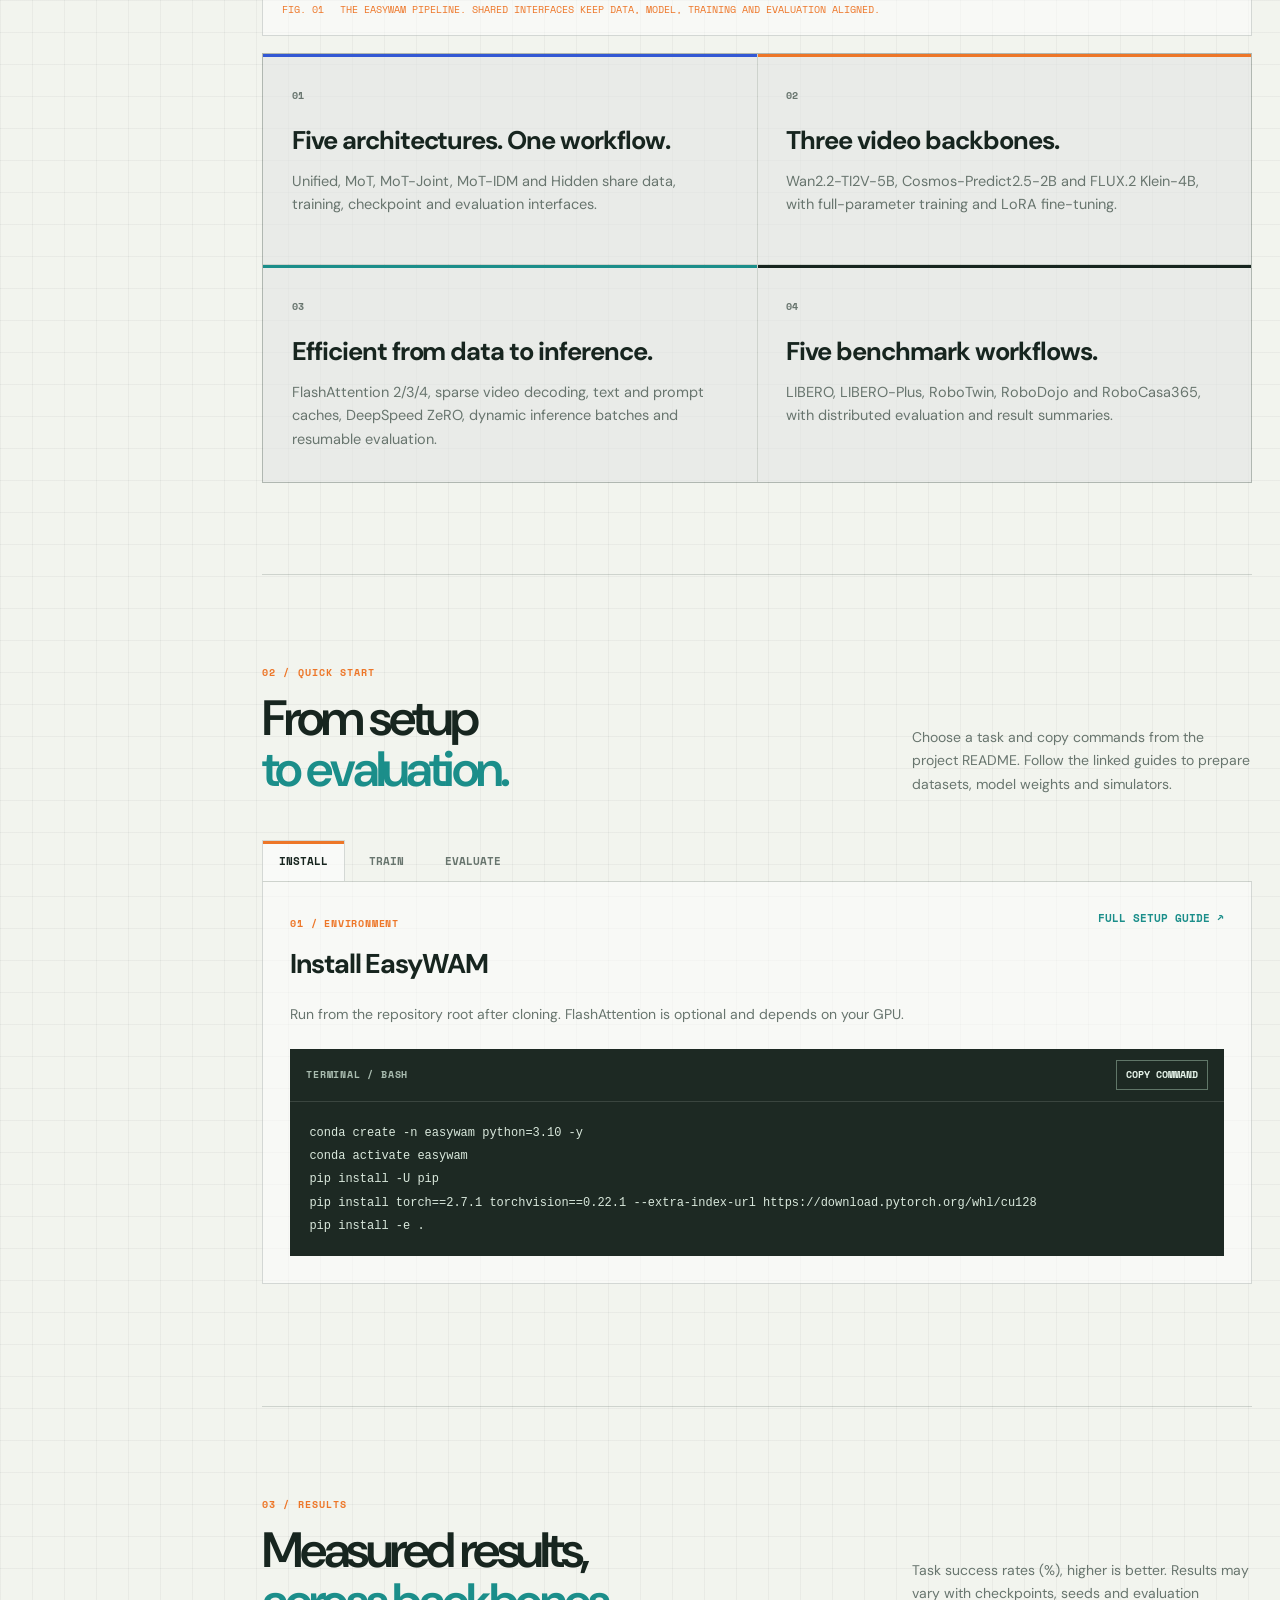
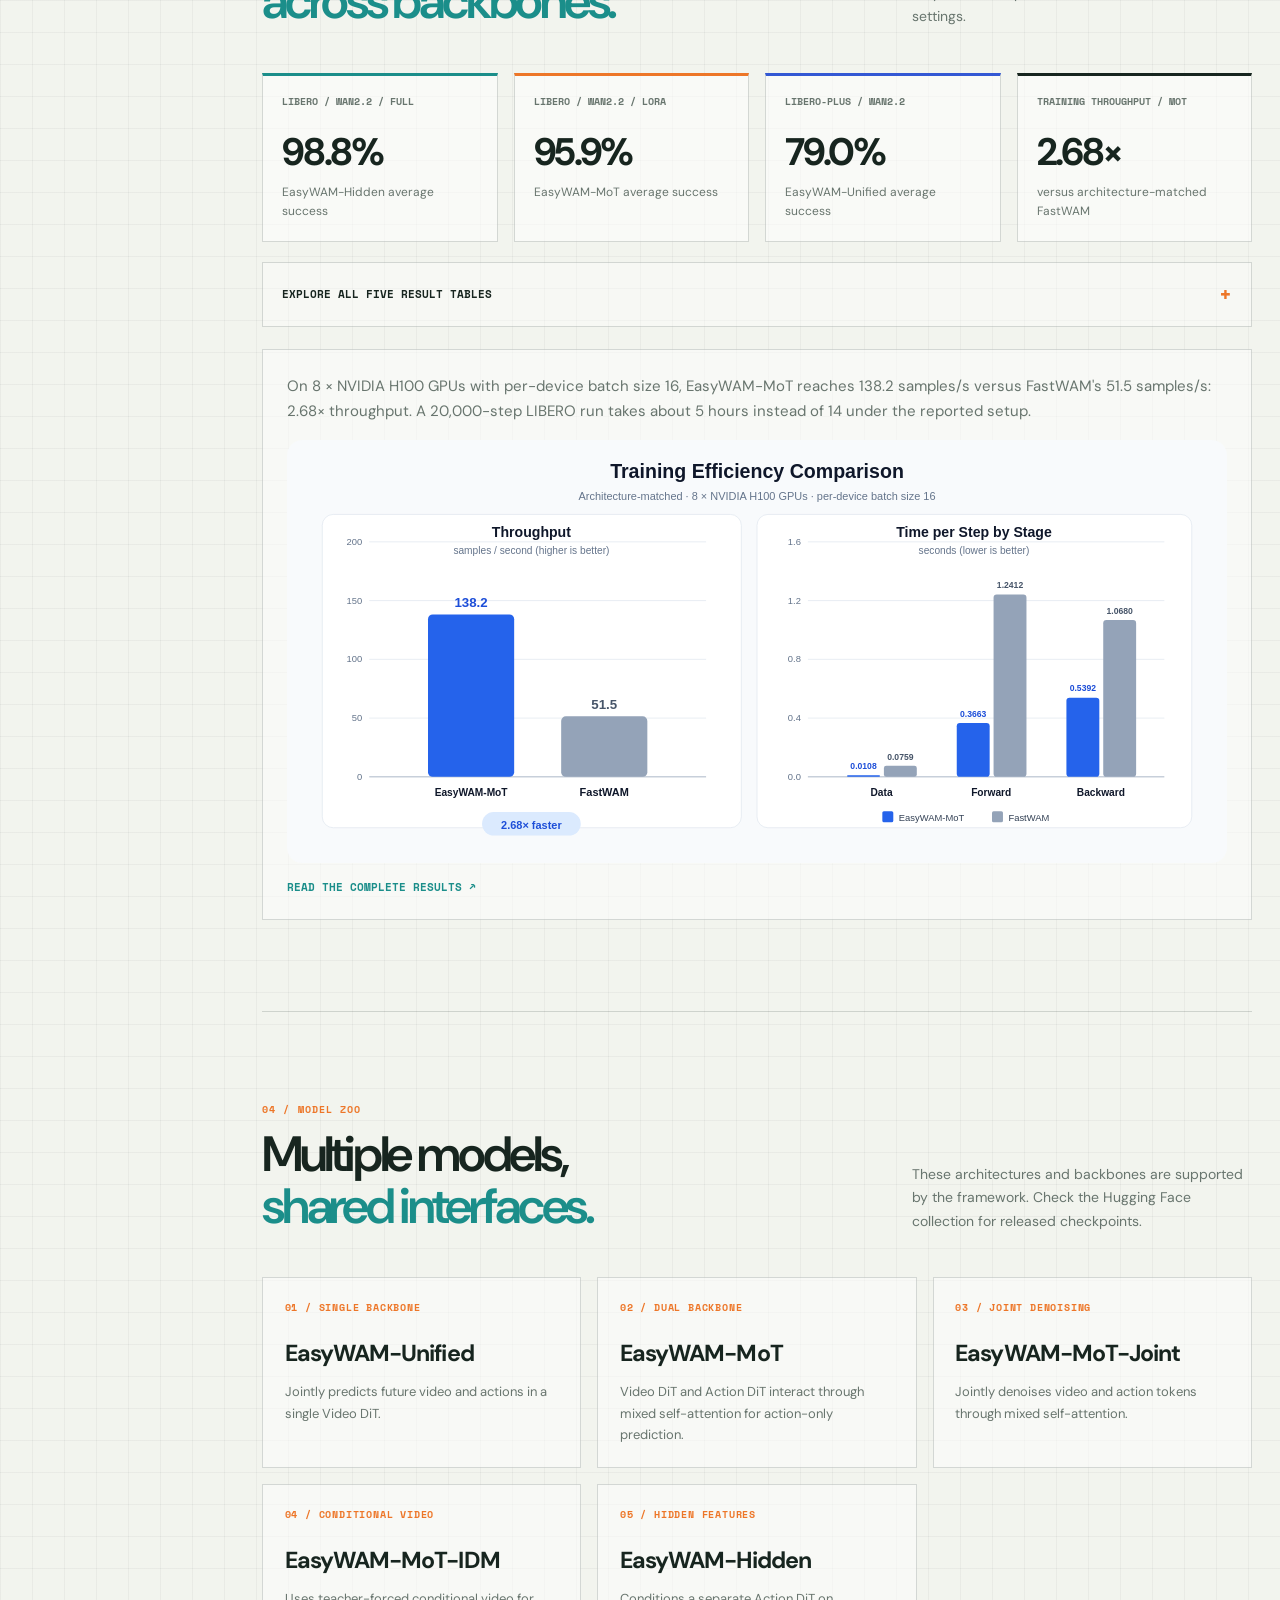
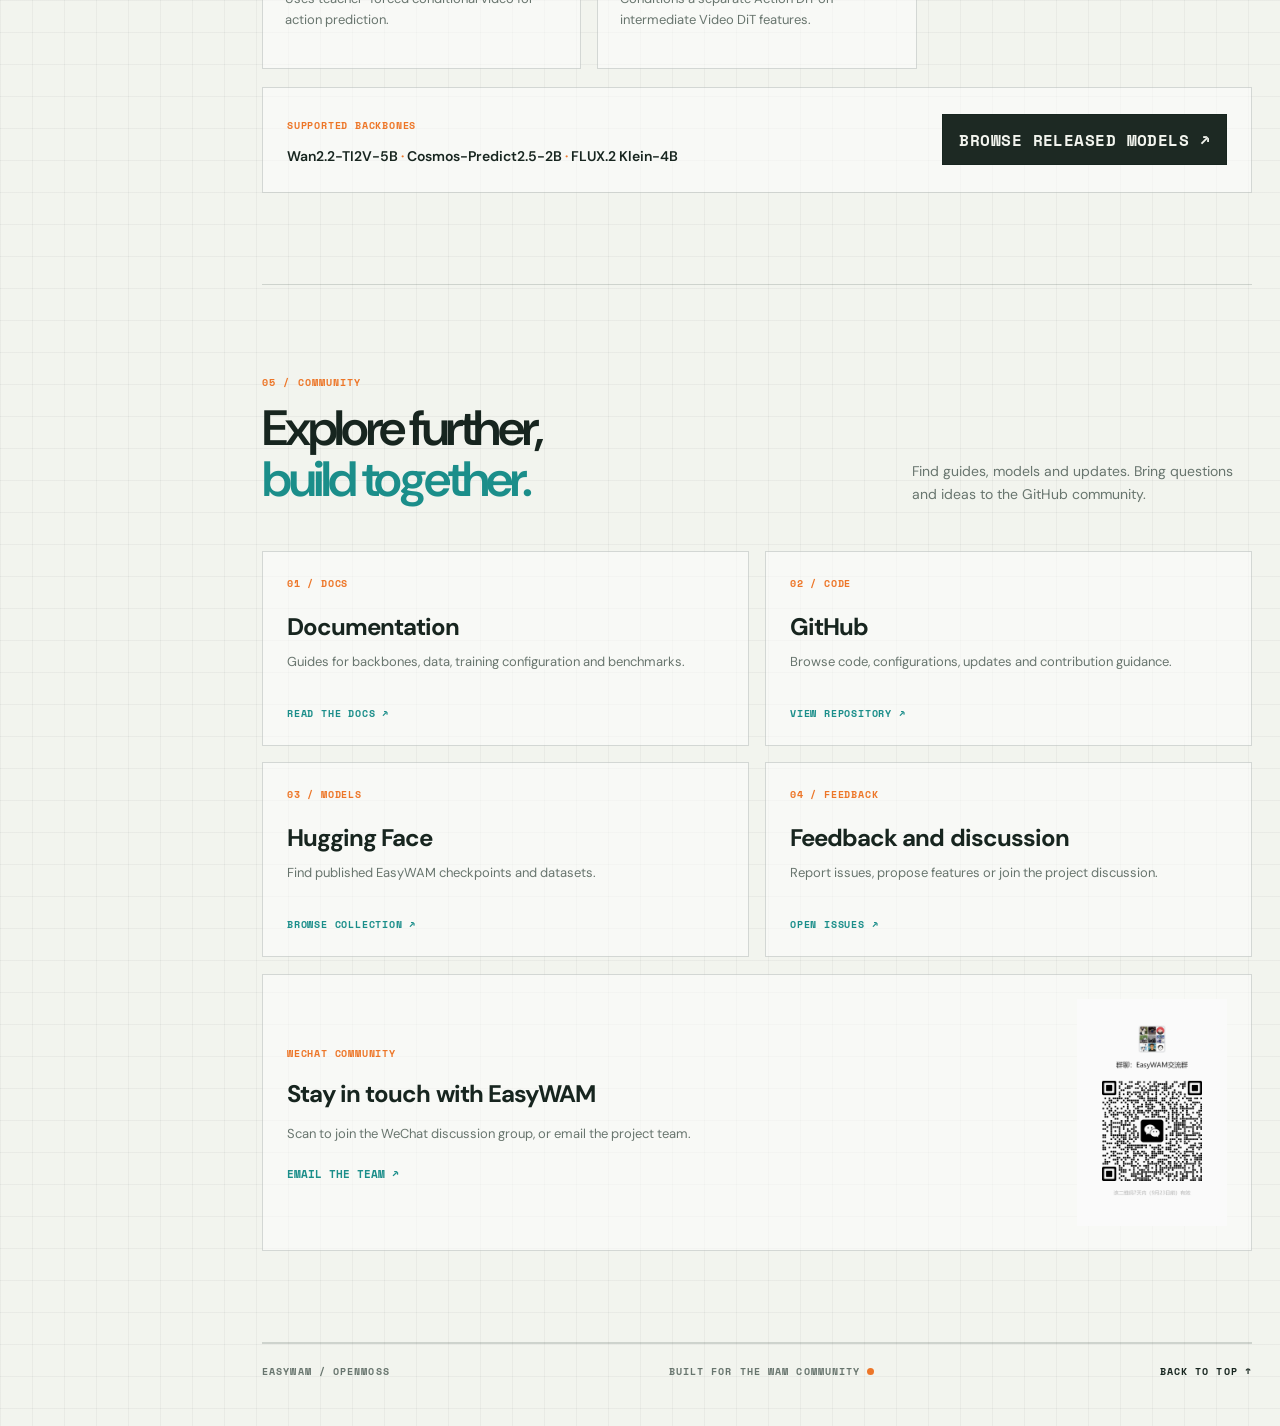
==== commit 74cff823: "Refine hero resource links and Chinese typography" ====
--- a/index.html
+++ b/index.html
@@ -9,10 +9,19 @@
     <link rel="icon" href="./assets/icon.png" type="image/png" />
     <link rel="preconnect" href="https://fonts.googleapis.com" />
     <link rel="preconnect" href="https://fonts.gstatic.com" crossorigin />
-    <link href="https://fonts.googleapis.com/css2?family=DM+Sans:wght@400;500;600;700&family=Space+Mono:wght@400;700&display=swap" rel="stylesheet" />
-    <link rel="stylesheet" href="./site.css" />
-    <link rel="stylesheet" href="./site-overrides.css" />
-    <script defer src="./site.js"></script>
+    <link href="https://fonts.googleapis.com/css2?family=DM+Sans:wght@400;500;600;700&family=Noto+Sans+SC:wght@400;500;600;700&family=Space+Mono:wght@400;700&display=swap" rel="stylesheet" />
+    <link rel="stylesheet" href="./src/styles/base.css" />
+    <link rel="stylesheet" href="./src/styles/navigation.css" />
+    <link rel="stylesheet" href="./src/styles/overview.css" />
+    <link rel="stylesheet" href="./src/styles/quick-start.css" />
+    <link rel="stylesheet" href="./src/styles/results.css" />
+    <link rel="stylesheet" href="./src/styles/model-community.css" />
+    <link rel="stylesheet" href="./src/styles/responsive.css" />
+    <script defer src="./src/scripts/navigation.js"></script>
+    <script defer src="./src/scripts/language.js"></script>
+    <script defer src="./src/scripts/evaluation-commands.js"></script>
+    <script defer src="./src/scripts/workflow.js"></script>
+    <script defer src="./src/scripts/clipboard.js"></script>
   </head>
   <body>
     <a class="skip-link" href="#overview" data-zh="跳转到正文">Skip to content</a>
@@ -58,7 +67,8 @@
           <p class="lede" data-zh="EasyWAM 将模块化世界动作模型、数据处理、分布式训练、参数高效微调与可扩展评测连接为可复现的工作流程。">EasyWAM connects modular World Action Models, data processing, distributed training, parameter-efficient fine-tuning and scalable evaluation in one reproducible workflow.</p>
           <div class="hero-actions">
             <a class="button button-dark" href="#quick-start"><span data-zh="快速开始">Get started</span> <span>↗</span></a>
-            <a class="button button-quiet" href="https://huggingface.co/collections/OpenMOSS-Team/easywam" target="_blank" rel="noreferrer"><span data-zh="查看模型">Get checkpoints</span> <span>↗</span></a>
+            <a class="button button-quiet hero-resource" href="https://github.com/OpenMOSS/EasyWAM" target="_blank" rel="noreferrer" aria-label="Code on GitHub" data-aria-zh="在 GitHub 查看代码"><svg class="brand-icon" viewBox="0 0 24 24" aria-hidden="true"><path fill="currentColor" d="M12 .5C5.65.5.5 5.65.5 12c0 5.08 3.29 9.39 7.86 10.91.58.11.79-.25.79-.56 0-.28-.01-1.19-.02-2.16-3.2.7-3.88-1.36-3.88-1.36-.52-1.33-1.28-1.68-1.28-1.68-1.05-.72.08-.7.08-.7 1.16.08 1.77 1.19 1.77 1.19 1.03 1.76 2.7 1.25 3.36.96.1-.75.4-1.25.73-1.53-2.55-.29-5.23-1.28-5.23-5.69 0-1.26.45-2.29 1.19-3.1-.12-.29-.52-1.47.11-3.05 0 0 .97-.31 3.16 1.18A11 11 0 0 1 12 6.8c.98 0 1.96.13 2.88.39 2.19-1.49 3.15-1.18 3.15-1.18.63 1.58.23 2.76.12 3.05.74.81 1.18 1.84 1.18 3.1 0 4.42-2.68 5.39-5.24 5.68.41.35.77 1.02.77 2.06 0 1.49-.01 2.69-.01 3.05 0 .31.21.68.8.56A11.51 11.51 0 0 0 23.5 12C23.5 5.65 18.35.5 12 .5Z"/></svg><span>Code</span><span aria-hidden="true">↗</span></a>
+            <a class="button button-quiet hero-resource" href="https://huggingface.co/collections/OpenMOSS-Team/easywam" target="_blank" rel="noreferrer" aria-label="Models on Hugging Face" data-aria-zh="在 Hugging Face 查看模型"><img class="brand-icon" src="https://huggingface.co/front/assets/huggingface_logo-noborder.svg" alt="" /><span>Model</span><span aria-hidden="true">↗</span></a>
           </div>
           <div class="hero-meta"><span><i class="dot cyan"></i><span data-zh="MIT 许可">MIT licensed</span></span><span><i class="dot orange"></i>Python 3.10+</span><span><i class="dot blue"></i><span data-zh="持续更新 / 2026">Active / 2026</span></span></div>
         </div>
--- a/src/styles/base.css
+++ b/src/styles/base.css
@@ -0,0 +1,215 @@
+:root{--paper:#f2f4ee;--ink:#17251f;--muted:#68756e;--line:rgba(23,37,31,.16);--cyan:#1b8e8a;--blue:#3358d4;--orange:#ed7628;--dark:#1d2923;--display:"DM Sans",sans-serif;--mono:"Space Mono",monospace}
+*{box-sizing:border-box}
+html{scroll-behavior:smooth;scroll-padding-top:5rem}
+body{margin:0;background:var(--paper);background-image:linear-gradient(rgba(23,37,31,.045) 1px,transparent 1px),linear-gradient(90deg,rgba(23,37,31,.045) 1px,transparent 1px);background-size:32px 32px;color:var(--ink);font:15px/1.65 var(--display);-webkit-font-smoothing:antialiased}
+a{color:inherit;text-decoration:none}
+button{font:inherit}
+img{max-width:100%;display:block}
+.skip-link{position:fixed;left:1rem;top:1rem;z-index:99;transform:translateY(-160%);padding:.5rem .75rem;background:#fff;border:1px solid var(--line)}
+.skip-link:focus{transform:none}
+.sidebar{position:fixed;inset:0 auto 0 0;width:230px;padding:2.1rem 1.7rem;border-right:1px solid var(--line);background:rgba(242,244,238,.9);backdrop-filter:blur(12px);display:flex;flex-direction:column;z-index:20}
+.brand{display:flex;align-items:center;gap:.7rem}
+.brand-mark{display:grid;place-items:center;width:2.25rem;height:2.25rem;border-radius:7px;background:var(--ink);color:#f2f4ee;font:700 .8rem var(--mono);letter-spacing:-.05em}
+.brand strong{display:block;font-size:1rem;letter-spacing:-.03em}
+.brand small{display:block;color:var(--muted);font:10px var(--mono);text-transform:uppercase;letter-spacing:.06em}
+.side-rule{height:1px;background:var(--line);margin:2.7rem 0 1.3rem}
+.side-kicker,.eyebrow,.label,.signal-top,.principle-num,.terminal code,.footer{font:700 10px/1.3 var(--mono);letter-spacing:.11em;text-transform:uppercase}
+.side-kicker{color:var(--muted);margin:0 0 1.1rem}
+.side-nav{display:grid;gap:.3rem}
+.side-link{display:flex;align-items:center;gap:.8rem;padding:.55rem .4rem;color:var(--muted);font:700 12px var(--mono);border-left:2px solid transparent;transition:.2s}
+.side-link span{color:#a5afa9;font-size:10px}
+.side-link:hover,.side-link.active{color:var(--ink);border-left-color:var(--orange);padding-left:.7rem}
+.side-link.active span{color:var(--orange)}
+.side-bottom{margin-top:auto;color:var(--muted);font-size:12px}
+.github-link{display:flex;justify-content:space-between;margin-top:1.1rem;padding-top:1rem;border-top:1px solid var(--line);color:var(--ink);font:700 11px var(--mono)}
+.mobile-header{display:none}
+.page{width:min(1080px,calc(100% - 290px));margin-left:calc(230px + max(2rem,(100vw - 230px - 1080px)/2));padding:3.6rem 0 1rem}
+.hero{display:grid;grid-template-columns:minmax(0,1.4fr) minmax(260px,.6fr);gap:4rem;min-height:500px;padding:1rem 0 5rem;border-bottom:1px solid var(--line)}
+.label-row{display:flex;gap:.55rem;flex-wrap:wrap}
+.label{padding:.4rem .6rem;border:1px solid var(--line);color:var(--muted);background:rgba(255,255,255,.4)}
+.label.accent{border-color:rgba(27,142,138,.4);color:var(--cyan)}
+.eyebrow{color:var(--orange);margin:3.4rem 0 1rem}
+.hero h1,.contribute-copy h2{font-size:clamp(3.2rem,6vw,5.8rem);line-height:.98;letter-spacing:-.075em;margin:0;font-weight:600}
+.hero h1 em,.contribute-copy h2 em{font-style:normal;color:var(--cyan)}
+.lede{max-width:600px;margin:1.7rem 0 2rem;color:var(--muted);font-size:1.12rem;line-height:1.7}
+.hero-actions{display:flex;gap:.7rem;flex-wrap:wrap}
+.button{display:inline-flex;align-items:center;gap:.65rem;padding:.8rem 1rem;border:1px solid var(--ink);font:700 11px var(--mono);text-transform:uppercase;letter-spacing:.04em;transition:.2s}
+.button span{font-size:1rem}
+.button-dark{background:var(--dark);color:var(--paper)}
+.button-dark:hover{background:var(--cyan);border-color:var(--cyan)}
+.button-quiet{border-color:var(--line);color:var(--ink)}
+.button-quiet:hover{border-color:var(--ink)}
+.hero-meta{display:flex;gap:1.4rem;flex-wrap:wrap;margin-top:2.2rem;color:var(--muted);font:10px var(--mono);text-transform:uppercase}
+.dot{display:inline-block;width:7px;height:7px;border-radius:50%;margin-right:.4rem;background:var(--cyan)}
+.dot.orange{background:var(--orange)}
+.dot.blue{background:var(--blue)}
+.hero-aside{padding-top:7.4rem}
+.signal-card{padding:1.25rem;border:1px solid var(--ink);background:var(--dark);color:var(--paper);box-shadow:7px 7px 0 var(--orange)}
+.signal-top{display:flex;justify-content:space-between;color:#a8b5ad}
+.status-dot{color:#65d1a2}
+.signal-number{margin:2.5rem 0 .5rem;font-size:4.5rem;line-height:1;font-weight:600;letter-spacing:-.08em}
+.signal-number span{font:11px var(--mono);letter-spacing:.04em;color:#a8b5ad}
+.signal-card p{margin:0;color:#b4c1b9;font-size:12px}
+.signal-bars{display:flex;align-items:end;gap:5px;height:42px;margin-top:2.2rem}
+.signal-bars span{width:13px;background:var(--cyan);height:45%}
+.signal-bars span:nth-child(2){height:68%}
+.signal-bars span:nth-child(3){height:55%}
+.signal-bars span:nth-child(4){height:82%;background:var(--orange)}
+.signal-bars span:nth-child(5){height:65%}
+.signal-bars span:nth-child(6){height:92%}
+.signal-bars span:nth-child(7){height:77%;background:var(--orange)}
+.quote-card{margin-top:2.2rem;padding:1.2rem 0 0;border-top:1px solid var(--line);font-size:14px;line-height:1.5}
+.quote-card span{display:block;margin-top:.8rem;color:var(--muted);font:10px var(--mono);text-transform:uppercase}
+.overview-section{padding:5.7rem 0;border-bottom:1px solid var(--line)}
+.section-head{display:flex;justify-content:space-between;align-items:end;gap:3rem;margin-bottom:2.8rem}
+.section-head .eyebrow{margin:0 0 .85rem}
+.section-head h2{font-size:3.1rem;line-height:1.04;letter-spacing:-.065em;margin:0;font-weight:600}
+.section-head h2 span{color:var(--cyan)}
+.section-intro{max-width:340px;margin:0;color:var(--muted);font-size:14px}
+.architecture-figure{margin:0;padding:1rem;border:1px solid var(--line);background:rgba(255,255,255,.45)}
+.architecture-figure img{width:100%;border:1px solid rgba(51,88,212,.2)}
+figcaption{display:flex;gap:1rem;margin:.85rem .2rem .1rem;color:var(--muted);font:10px/1.5 var(--mono);text-transform:uppercase}
+.architecture-figure figcaption span{color:var(--orange)}
+.principles{display:grid;grid-template-columns:repeat(3,1fr);gap:1rem;margin-top:1.1rem}
+.principle{padding:1.35rem 1.3rem 1.2rem;border-top:2px solid var(--ink);background:rgba(255,255,255,.48)}
+.principle:nth-child(2){border-color:var(--cyan)}
+.principle:nth-child(3){border-color:var(--orange)}
+.principle-num{color:var(--muted)}
+.principle h3{font-size:1.25rem;margin:.7rem 0 .4rem;letter-spacing:-.03em}
+.principle p{color:var(--muted);font-size:13px;line-height:1.6;margin:0 0 1.3rem}
+.principle a{font:700 10px var(--mono);text-transform:uppercase}
+.principle a span{color:var(--orange);font-size:14px}
+.section-head.compact{align-items:end}
+.contribute-section{display:grid;grid-template-columns:1fr 1fr;gap:5rem;padding:6.5rem 0 5.5rem}
+.contribute-copy .eyebrow{margin:0 0 1rem}
+.contribute-copy h2{font-size:4.6rem}
+.contribute-copy>p{max-width:440px;color:var(--muted);margin:1.7rem 0 2rem}
+.button-light{background:var(--orange);border-color:var(--orange);color:var(--dark)}
+.button-light:hover{background:var(--ink);border-color:var(--ink);color:var(--paper)}
+.contribute-steps{padding-top:2rem}
+.step{display:flex;gap:1.2rem;padding:1.1rem 0;border-top:1px solid var(--line)}
+.step>span{color:var(--orange);font:700 11px var(--mono)}
+.step h3{margin:0;font-size:1.15rem}
+.step p{margin:.2rem 0 0;color:var(--muted);font-size:13px}
+.terminal{margin-top:2.2rem;padding:1rem;background:var(--dark);color:#d9e8dc}
+.terminal>div{display:flex;gap:5px;margin-bottom:1.15rem}
+.terminal-dot{width:7px;height:7px;border-radius:50%;background:#69786f}
+.terminal-dot:first-child{background:var(--orange)}
+.terminal code{font-size:11px;line-height:1.9;text-transform:none;letter-spacing:0;color:#c5d5cb}
+.terminal code span{color:#65d1a2}
+.terminal button{display:block;margin-top:1rem;border:0;background:var(--cyan);color:#fff;padding:.45rem .65rem;font:700 10px var(--mono);text-transform:uppercase;cursor:pointer}
+.terminal button:hover{background:var(--orange)}
+#copy-status{display:block;height:1rem;margin-top:.55rem;color:#65d1a2;font:10px var(--mono)}
+.footer{display:flex;justify-content:space-between;gap:1rem;padding:1.3rem 0 2.3rem;color:var(--muted);border-top:1px solid var(--line)}
+.footer a{color:var(--ink)}
+.reveal{opacity:0;transform:translateY(16px);transition:opacity .65s ease,transform .65s ease}
+.reveal.is-visible{opacity:1;transform:none}
+@media(max-width:1059px){.sidebar{display:none}.mobile-header{position:sticky;top:0;z-index:20;display:flex;align-items:center;justify-content:space-between;gap:1rem;padding:.8rem 1rem;border-bottom:1px solid var(--line);background:rgba(242,244,238,.92);backdrop-filter:blur(12px)}.mobile-brand{display:flex;align-items:center;gap:.55rem;font:700 12px var(--mono)}.mobile-brand .brand-mark{width:1.8rem;height:1.8rem;font-size:.65rem}.mobile-header nav{display:flex;gap:.7rem;overflow:auto}.mobile-nav{white-space:nowrap;color:var(--muted);font:10px var(--mono)}.mobile-nav.active{color:var(--ink);border-bottom:2px solid var(--orange);padding-bottom:.2rem}.page{width:min(100% - 2rem,900px);margin:0 auto;padding-top:2rem}.hero{grid-template-columns:1fr;gap:2rem;padding-bottom:4rem}.hero-aside{padding-top:0;display:grid;grid-template-columns:1fr 1fr;gap:1rem}.quote-card{margin-top:0;padding-top:0;border-top:0;border-left:1px solid var(--line);padding-left:1.1rem}.overview-section{padding:4.7rem 0}.contribute-section{gap:3rem}}
+@media(max-width:680px){body{font-size:14px}.page{width:calc(100% - 2rem);padding-top:1rem}.hero h1{font-size:3.4rem}.hero .eyebrow{margin-top:2.3rem}.hero-aside{grid-template-columns:1fr}.quote-card{border-left:0;border-top:1px solid var(--line);padding:1.1rem 0 0}.section-head{display:block;margin-bottom:2rem}.section-head h2{font-size:2.45rem}.section-intro{margin-top:1.3rem}.architecture-figure{padding:.55rem}.architecture-figure figcaption{display:block}.principles,.contribute-section{grid-template-columns:1fr}.principle{padding:1.1rem}.contribute-section{padding:4.7rem 0 4rem}.contribute-copy h2{font-size:3.55rem}.footer{display:grid;line-height:1.4}.footer span:nth-child(2){order:3}}
+:root{--paper:#f2f4ee;--ink:#17251f;--muted:#68756e;--line:rgba(23,37,31,.16);--cyan:#1b8e8a;--blue:#3358d4;--orange:#ed7628;--dark:#1d2923;--display:"DM Sans",sans-serif;--mono:"Space Mono",monospace}
+*{box-sizing:border-box}
+html{scroll-behavior:smooth;scroll-padding-top:5rem}
+body{margin:0;background:var(--paper);background-image:linear-gradient(rgba(23,37,31,.045) 1px,transparent 1px),linear-gradient(90deg,rgba(23,37,31,.045) 1px,transparent 1px);background-size:32px 32px;color:var(--ink);font:15px/1.65 var(--display);-webkit-font-smoothing:antialiased}
+a{color:inherit;text-decoration:none}
+button{font:inherit}
+img{max-width:100%;display:block}
+.skip-link{position:fixed;left:1rem;top:1rem;z-index:99;transform:translateY(-160%);padding:.5rem .75rem;background:#fff;border:1px solid var(--line)}
+.skip-link:focus{transform:none}
+.sidebar{position:fixed;inset:0 auto 0 0;width:230px;padding:2.1rem 1.7rem;border-right:1px solid var(--line);background:rgba(242,244,238,.9);backdrop-filter:blur(12px);display:flex;flex-direction:column;z-index:20}
+.brand{display:flex;align-items:center;gap:.7rem}
+.brand-mark{display:grid;place-items:center;width:2.25rem;height:2.25rem;border-radius:7px;background:var(--ink);color:#f2f4ee;font:700 .8rem var(--mono);letter-spacing:-.05em}
+.brand strong{display:block;font-size:1rem;letter-spacing:-.03em}
+.brand small{display:block;color:var(--muted);font:10px var(--mono);text-transform:uppercase;letter-spacing:.06em}
+.side-rule{height:1px;background:var(--line);margin:2.7rem 0 1.3rem}
+.side-kicker,.eyebrow,.label,.signal-top,.principle-num,.terminal code,.footer{font:700 10px/1.3 var(--mono);letter-spacing:.11em;text-transform:uppercase}
+.side-kicker{color:var(--muted);margin:0 0 1.1rem}
+.side-nav{display:grid;gap:.3rem}
+.side-link{display:flex;align-items:center;gap:.8rem;padding:.55rem .4rem;color:var(--muted);font:700 12px var(--mono);border-left:2px solid transparent;transition:.2s}
+.side-link span{color:#a5afa9;font-size:10px}
+.side-link:hover,.side-link.active{color:var(--ink);border-left-color:var(--orange);padding-left:.7rem}
+.side-link.active span{color:var(--orange)}
+.side-bottom{margin-top:auto;color:var(--muted);font-size:12px}
+.github-link{display:flex;justify-content:space-between;margin-top:1.1rem;padding-top:1rem;border-top:1px solid var(--line);color:var(--ink);font:700 11px var(--mono)}
+.mobile-header{display:none}
+.page{width:min(1080px,calc(100% - 290px));margin-left:calc(230px + max(2rem,(100vw - 230px - 1080px)/2));padding:3.6rem 0 1rem}
+.hero{display:grid;grid-template-columns:minmax(0,1.4fr) minmax(260px,.6fr);gap:4rem;min-height:500px;padding:1rem 0 5rem;border-bottom:1px solid var(--line)}
+.label-row{display:flex;gap:.55rem;flex-wrap:wrap}
+.label{padding:.4rem .6rem;border:1px solid var(--line);color:var(--muted);background:rgba(255,255,255,.4)}
+.label.accent{border-color:rgba(27,142,138,.4);color:var(--cyan)}
+.eyebrow{color:var(--orange);margin:3.4rem 0 1rem}
+.hero h1,.contribute-copy h2{font-size:clamp(3.2rem,6vw,5.8rem);line-height:.98;letter-spacing:-.075em;margin:0;font-weight:600}
+.hero h1 em,.contribute-copy h2 em{font-style:normal;color:var(--cyan)}
+.lede{max-width:600px;margin:1.7rem 0 2rem;color:var(--muted);font-size:1.12rem;line-height:1.7}
+.hero-actions{display:flex;gap:.7rem;flex-wrap:wrap}
+.button{display:inline-flex;align-items:center;gap:.65rem;padding:.8rem 1rem;border:1px solid var(--ink);font:700 11px var(--mono);text-transform:uppercase;letter-spacing:.04em;transition:.2s}
+.button span{font-size:1rem}
+.button-dark{background:var(--dark);color:var(--paper)}
+.button-dark:hover{background:var(--cyan);border-color:var(--cyan)}
+.button-quiet{border-color:var(--line);color:var(--ink)}
+.button-quiet:hover{border-color:var(--ink)}
+.hero-meta{display:flex;gap:1.4rem;flex-wrap:wrap;margin-top:2.2rem;color:var(--muted);font:10px var(--mono);text-transform:uppercase}
+.dot{display:inline-block;width:7px;height:7px;border-radius:50%;margin-right:.4rem;background:var(--cyan)}
+.dot.orange{background:var(--orange)}
+.dot.blue{background:var(--blue)}
+.hero-aside{padding-top:7.4rem}
+.signal-card{padding:1.25rem;border:1px solid var(--ink);background:var(--dark);color:var(--paper);box-shadow:7px 7px 0 var(--orange)}
+.signal-top{display:flex;justify-content:space-between;color:#a8b5ad}
+.status-dot{color:#65d1a2}
+.signal-number{margin:2.5rem 0 .5rem;font-size:4.5rem;line-height:1;font-weight:600;letter-spacing:-.08em}
+.signal-number span{font:11px var(--mono);letter-spacing:.04em;color:#a8b5ad}
+.signal-card p{margin:0;color:#b4c1b9;font-size:12px}
+.signal-bars{display:flex;align-items:end;gap:5px;height:42px;margin-top:2.2rem}
+.signal-bars span{width:13px;background:var(--cyan);height:45%}
+.signal-bars span:nth-child(2){height:68%}
+.signal-bars span:nth-child(3){height:55%}
+.signal-bars span:nth-child(4){height:82%;background:var(--orange)}
+.signal-bars span:nth-child(5){height:65%}
+.signal-bars span:nth-child(6){height:92%}
+.signal-bars span:nth-child(7){height:77%;background:var(--orange)}
+.quote-card{margin-top:2.2rem;padding:1.2rem 0 0;border-top:1px solid var(--line);font-size:14px;line-height:1.5}
+.quote-card span{display:block;margin-top:.8rem;color:var(--muted);font:10px var(--mono);text-transform:uppercase}
+.overview-section{padding:5.7rem 0;border-bottom:1px solid var(--line)}
+.section-head{display:flex;justify-content:space-between;align-items:end;gap:3rem;margin-bottom:2.8rem}
+.section-head .eyebrow{margin:0 0 .85rem}
+.section-head h2{font-size:3.1rem;line-height:1.04;letter-spacing:-.065em;margin:0;font-weight:600}
+.section-head h2 span{color:var(--cyan)}
+.section-intro{max-width:340px;margin:0;color:var(--muted);font-size:14px}
+.architecture-figure{margin:0;padding:1rem;border:1px solid var(--line);background:rgba(255,255,255,.45)}
+.architecture-figure img{width:100%;border:1px solid rgba(51,88,212,.2)}
+figcaption{display:flex;gap:1rem;margin:.85rem .2rem .1rem;color:var(--muted);font:10px/1.5 var(--mono);text-transform:uppercase}
+.architecture-figure figcaption span{color:var(--orange)}
+.principles{display:grid;grid-template-columns:repeat(3,1fr);gap:1.1rem;margin-top:1.1rem}
+.principle{padding:1.35rem 1.3rem 1.2rem;border-top:2px solid var(--ink);background:rgba(255,255,255,.48)}
+.principle:nth-child(2){border-color:var(--cyan)}
+.principle:nth-child(3){border-color:var(--orange)}
+.principle-num{color:var(--muted)}
+.principle h3{font-size:1.25rem;margin:.7rem 0 .4rem;letter-spacing:-.03em}
+.principle p{color:var(--muted);font-size:13px;line-height:1.6;margin:0 0 1.3rem}
+.principle a{font:700 10px var(--mono);text-transform:uppercase}
+.principle a span{color:var(--orange);font-size:14px}
+.section-head.compact{align-items:end}
+.contribute-section{display:grid;grid-template-columns:1fr 1fr;gap:5rem;padding:6.5rem 0 5.5rem}
+.contribute-copy .eyebrow{margin:0 0 1rem}
+.contribute-copy h2{font-size:4.6rem}
+.contribute-copy>p{max-width:440px;color:var(--muted);margin:1.7rem 0 2rem}
+.button-light{background:var(--orange);border-color:var(--orange);color:var(--dark)}
+.button-light:hover{background:var(--ink);border-color:var(--ink);color:var(--paper)}
+.contribute-steps{padding-top:2rem}
+.step{display:flex;gap:1.2rem;padding:1.1rem 0;border-top:1px solid var(--line)}
+.step>span{color:var(--orange);font:700 11px var(--mono)}
+.step h3{margin:0;font-size:1.15rem}
+.step p{margin:.2rem 0 0;color:var(--muted);font-size:13px}
+.terminal{margin-top:2.2rem;padding:1rem;background:var(--dark);color:#d9e8dc}
+.terminal>div{display:flex;gap:5px;margin-bottom:1.15rem}
+.terminal-dot{width:7px;height:7px;border-radius:50%;background:#69786f}
+.terminal-dot:first-child{background:var(--orange)}
+.terminal code{font-size:11px;line-height:1.9;text-transform:none;letter-spacing:0;color:#c5d5cb}
+.terminal code span{color:#65d1a2}
+.terminal button{display:block;margin-top:1rem;border:0;background:var(--cyan);color:#fff;padding:.45rem .65rem;font:700 10px var(--mono);text-transform:uppercase;cursor:pointer}
+.terminal button:hover{background:var(--orange)}
+#copy-status{display:block;height:1rem;margin-top:.55rem;color:#65d1a2;font:10px var(--mono)}
+.footer{display:flex;justify-content:space-between;gap:1rem;padding:1.3rem 0 2.3rem;color:var(--muted);border-top:1px solid var(--line)}
+.footer a{color:var(--ink)}
+.reveal{opacity:0;transform:translateY(16px);transition:opacity .65s ease,transform .65s ease}
+.reveal.is-visible{opacity:1;transform:none}
+@media(max-width:1059px){.sidebar{display:none}.mobile-header{position:sticky;top:0;z-index:20;display:flex;align-items:center;justify-content:space-between;gap:1rem;padding:.8rem 1rem;border-bottom:1px solid var(--line);background:rgba(242,244,238,.92);backdrop-filter:blur(12px)}.mobile-brand{display:flex;align-items:center;gap:.55rem;font:700 12px var(--mono)}.mobile-brand .brand-mark{width:1.8rem;height:1.8rem;font-size:.65rem}.mobile-header nav{display:flex;gap:.7rem;overflow:auto}.mobile-nav{white-space:nowrap;color:var(--muted);font:10px var(--mono)}.mobile-nav.active{color:var(--ink);border-bottom:2px solid var(--orange);padding-bottom:.2rem}.page{width:min(100% - 2rem,900px);margin:0 auto;padding-top:2rem}.hero{grid-template-columns:1fr;gap:2rem;padding-bottom:4rem}.hero-aside{padding-top:0;display:grid;grid-template-columns:1fr 1fr;gap:1rem}.quote-card{margin-top:0;padding-top:0;border-top:0;border-left:1px solid var(--line);padding-left:1.1rem}.overview-section{padding:4.7rem 0}.contribute-section{gap:3rem}}
--- a/src/styles/navigation.css
+++ b/src/styles/navigation.css
@@ -0,0 +1,9 @@
+/* Preserve the existing EasyWAM visual language across the new sections. */
+.side-link span:first-child{color:#a5afa9;font-size:10px}
+.side-link span:last-child{color:inherit;font:inherit}
+.side-link.active span:first-child{color:var(--orange)}
+.language-switch{display:inline-flex;gap:2px;margin-bottom:1.1rem;padding:3px;border:1px solid var(--line);background:rgba(255,255,255,.55)}
+.language-switch button{border:0;background:transparent;color:var(--muted);padding:.35rem .5rem;font:700 10px var(--mono);cursor:pointer}
+.language-switch button[aria-pressed="true"]{background:var(--ink);color:var(--paper)}
+.language-switch button:focus-visible,.workflow-tab:focus-visible,.benchmark-options button:focus-visible,.copy-code:focus-visible,.result-details summary:focus-visible{outline:2px solid var(--cyan);outline-offset:2px}
+.mobile-language{display:none}
--- a/src/styles/overview.css
+++ b/src/styles/overview.css
@@ -0,0 +1,21 @@
+.hero{display:block;min-height:0;padding:1rem 0 4.5rem}
+.hero .lede{max-width:760px}
+.hero .hero-copy{max-width:960px}
+.hero h1{font-size:clamp(4rem,4vw,4.8rem)}
+.hero h1 em{font-style:normal;color:var(--cyan)}
+.hero-resource{min-width:112px;justify-content:center}
+.hero-resource .brand-icon{width:18px;height:18px;flex:none;object-fit:contain}
+.hero-resource span{font-size:11px}
+.hero-resource span:last-child{margin-left:auto;font-size:14px}
+html:lang(zh-CN) .hero h1{font-size:clamp(2.4rem,3.5vw,3.8rem);line-height:1.22;letter-spacing:-.045em}
+.section-head h2 span:first-child{color:var(--ink)}
+.section-head h2 span:last-child{color:var(--cyan)}
+.feature-grid{display:grid;grid-template-columns:repeat(2,1fr);gap:1px;margin-top:1.1rem;background:var(--line);border:1px solid var(--line)}
+.feature{min-height:210px;padding:1.9rem 1.8rem;background:rgba(255,255,255,.55);display:flex;flex-direction:column}
+.feature:nth-child(1){border-top:3px solid var(--blue)}
+.feature:nth-child(2){border-top:3px solid var(--orange)}
+.feature:nth-child(3){border-top:3px solid var(--cyan)}
+.feature:nth-child(4){border-top:3px solid var(--ink)}
+.feature-num{font:700 10px var(--mono);color:var(--muted)}
+.feature h3{margin:1.5rem 0 .9rem;font-size:1.6rem;line-height:1.12;letter-spacing:-.04em}
+.feature p{margin:0;color:var(--muted);font-size:14.5px;line-height:1.62}
--- a/src/styles/quick-start.css
+++ b/src/styles/quick-start.css
@@ -0,0 +1,21 @@
+.quick-start-section,.benchmark-section,.model-zoo-section,.community-section{padding:5.7rem 0;border-bottom:1px solid var(--line)}
+.workflow-tabs{display:flex;gap:.45rem;flex-wrap:wrap;border-bottom:1px solid var(--line)}
+.workflow-tab{padding:.75rem 1rem;border:1px solid transparent;border-bottom:0;background:transparent;color:var(--muted);font:700 11px var(--mono);text-transform:uppercase;cursor:pointer}
+.workflow-tab[aria-selected="true"]{border-color:var(--line);background:rgba(255,255,255,.6);color:var(--ink);box-shadow:inset 0 3px 0 var(--orange)}
+.workflow-panel{padding:1.7rem;border:1px solid var(--line);border-top:0;background:rgba(255,255,255,.5)}
+.workflow-panel[hidden]{display:none}
+.workflow-heading{display:flex;justify-content:space-between;align-items:start;gap:1rem}
+.workflow-heading h3{margin:.5rem 0 0;font-size:1.7rem;letter-spacing:-.04em}
+.workflow-heading a,.community-join a{color:var(--cyan);font:700 11px var(--mono);text-transform:uppercase}
+.workflow-heading a:hover,.community-join a:hover{color:var(--orange)}
+.workflow-index,.code-head,.model-card>span,.backbone-strip .workflow-index{color:var(--orange);font:700 10px var(--mono);letter-spacing:.08em;text-transform:uppercase}
+.workflow-panel>p{margin:1rem 0 1.4rem;color:var(--muted);font-size:14px}
+.benchmark-options{display:flex;flex-wrap:wrap;gap:.45rem;margin:0 0 1.2rem}
+.benchmark-options button{padding:.52rem .7rem;border:1px solid var(--line);background:transparent;color:var(--muted);font:700 10px var(--mono);cursor:pointer}
+.benchmark-options button[aria-pressed="true"]{background:var(--ink);border-color:var(--ink);color:var(--paper)}
+.code-shell{min-width:0;background:var(--dark);color:#d9e8dc}
+.code-head{display:flex;justify-content:space-between;align-items:center;gap:1rem;padding:.7rem 1rem;border-bottom:1px solid rgba(255,255,255,.13);color:#aabdb1}
+.copy-code{padding:.4rem .55rem;border:1px solid #607668;background:transparent;color:#e8f6ec;font:700 10px var(--mono);text-transform:uppercase;cursor:pointer}
+.copy-code:hover{background:var(--cyan);border-color:var(--cyan)}
+.code-shell pre{margin:0;padding:1.2rem;overflow-x:auto;font:12px/1.85 var(--mono);white-space:pre}
+.copy-feedback{min-height:1.3rem;margin:.6rem 0 0;color:var(--cyan);font:700 11px var(--mono)}
--- a/src/styles/results.css
+++ b/src/styles/results.css
@@ -0,0 +1,34 @@
+.result-highlights{display:grid;grid-template-columns:repeat(4,1fr);gap:1rem;margin-bottom:1.2rem}
+.result-highlights article{padding:1.2rem;border:1px solid var(--line);border-top:3px solid var(--cyan);background:rgba(255,255,255,.55)}
+.result-highlights article:nth-child(2){border-top-color:var(--orange)}
+.result-highlights article:nth-child(3){border-top-color:var(--blue)}
+.result-highlights article:nth-child(4){border-top-color:var(--ink)}
+.result-highlights article>span{display:block;min-height:2.7em;color:var(--muted);font:700 10px/1.4 var(--mono);text-transform:uppercase}
+.result-highlights strong{display:block;margin:.7rem 0;font-size:2.4rem;line-height:1;letter-spacing:-.06em}
+.result-highlights p{margin:0;color:var(--muted);font-size:12px}
+.result-details{border:1px solid var(--line);background:rgba(255,255,255,.35)}
+.result-details summary{list-style:none;display:flex;justify-content:space-between;align-items:center;gap:1rem;padding:1rem 1.2rem;color:var(--ink);font:700 11px var(--mono);text-transform:uppercase;cursor:pointer}
+.result-details summary::-webkit-details-marker{display:none}
+.result-details summary::after{content:'+';color:var(--orange);font-size:1.3rem}
+.result-details[open] summary::after{content:'−'}
+.perf-tables{display:grid;gap:1rem;padding:0 1.1rem 1.1rem}
+.perf-table-wrap{margin:0;padding:1.4rem 1.5rem 1.5rem;border:1px solid var(--line);background:rgba(255,255,255,.7)}
+.perf-table-scroll{overflow-x:auto}
+.perf-table-scroll .benchmark-table{min-width:630px}
+.perf-table-scroll:nth-child(n+4) .benchmark-table{min-width:960px}
+.perf-table-wrap figcaption{display:flex;gap:.7rem;margin:0 0 1.1rem;color:var(--muted);font:10px/1.5 var(--mono);text-transform:uppercase}
+.perf-table-wrap figcaption span:first-child{color:var(--orange)}
+.perf-table-wrap figcaption span:last-child{color:var(--muted)}
+.benchmark-table{width:100%;border-collapse:collapse;font-size:13px}
+.benchmark-table th{padding:.5rem .45rem;text-align:right;color:var(--muted);font:700 10px var(--mono);text-transform:uppercase;border-bottom:1px solid var(--line);white-space:nowrap}
+.benchmark-table th:first-child,.benchmark-table td:first-child{text-align:left;white-space:nowrap}
+.benchmark-table td{padding:.68rem .45rem;border-bottom:1px solid var(--line);text-align:right}
+.benchmark-table td:not(:first-child){font-family:var(--mono)}
+.benchmark-table tr:last-child td{border-bottom:0}
+.benchmark-table b{color:var(--orange)}
+.table-note{margin:1.1rem .2rem 0;color:var(--muted);font-size:11px;line-height:1.6}
+.results-more{display:grid;gap:1rem;margin-top:1.4rem;padding:1.5rem;border:1px solid var(--line);background:rgba(255,255,255,.5)}
+.results-more p{margin:0;color:var(--muted)}
+.results-more img{width:100%;max-height:430px;object-fit:contain}
+.results-more a{justify-self:start;color:var(--cyan);font:700 11px var(--mono);text-transform:uppercase}
+.results-more a:hover{color:var(--orange)}
--- a/src/styles/model-community.css
+++ b/src/styles/model-community.css
@@ -0,0 +1,20 @@
+.model-grid{display:grid;grid-template-columns:repeat(3,1fr);gap:1rem}
+.model-card{display:flex;flex-direction:column;min-height:185px;padding:1.35rem;border:1px solid var(--line);background:rgba(255,255,255,.5)}
+.model-card h3{margin:1.2rem 0 .55rem;font-size:1.45rem;letter-spacing:-.04em;overflow-wrap:anywhere}
+.model-card p{margin:0;color:var(--muted);font-size:13px}
+.backbone-strip{display:flex;justify-content:space-between;align-items:center;gap:2rem;margin-top:1.1rem;padding:1.5rem;border:1px solid var(--line);background:rgba(255,255,255,.5)}
+.backbone-strip p{margin:.5rem 0 0;font-size:14px;font-weight:600}
+.backbone-strip p span{color:var(--orange)}
+.backbone-strip .button{white-space:nowrap}
+
+.resource-grid{display:grid;grid-template-columns:repeat(2,1fr);gap:1rem}
+.resource-card{display:flex;flex-direction:column;min-height:195px;padding:1.5rem;border:1px solid var(--line);background:rgba(255,255,255,.5);transition:border-color .2s,transform .2s}
+.resource-card:hover{border-color:var(--cyan);transform:translateY(-3px)}
+.resource-card>span,.resource-card>b{color:var(--orange);font:700 10px var(--mono);letter-spacing:.08em;text-transform:uppercase}
+.resource-card h3{margin:1rem 0 .3rem;font-size:1.5rem;letter-spacing:-.04em}
+.resource-card p{margin:0 0 1.3rem;color:var(--muted);font-size:13px}
+.resource-card>b{margin-top:auto;color:var(--cyan)}
+.community-join{display:flex;justify-content:space-between;align-items:center;gap:2rem;margin-top:1.1rem;padding:1.5rem;border:1px solid var(--line);background:rgba(255,255,255,.5)}
+.community-join h3{margin:.6rem 0;font-size:1.5rem;letter-spacing:-.04em}
+.community-join p{max-width:560px;margin:0 0 1rem;color:var(--muted);font-size:13px}
+.community-join img{width:150px;flex:0 0 150px}
--- a/src/styles/responsive.css
+++ b/src/styles/responsive.css
@@ -0,0 +1,31 @@
+@media(max-width:1059px){
+  .mobile-header nav{min-width:0}
+  .mobile-language{display:inline-flex;margin:0;flex:0 0 auto}
+  .mobile-language button{padding:.25rem .35rem}
+  .quick-start-section,.model-zoo-section,.community-section{padding:4.7rem 0}
+  .result-highlights{grid-template-columns:repeat(2,1fr)}
+}
+@media(max-width:680px){
+  .hero h1{font-size:2.8rem;line-height:1.1}
+  html:lang(zh-CN) .hero h1{font-size:2.1rem}
+  .feature-grid,.resource-grid,.model-grid,.result-highlights{grid-template-columns:1fr}
+  .feature{min-height:0}
+  .feature h3{font-size:1.45rem}
+  .workflow-panel{padding:1rem}
+  .workflow-heading{display:block}
+  .workflow-heading a{display:inline-block;margin-top:1rem}
+  .code-shell pre{font-size:11px}
+  .perf-tables{padding:0 .7rem .7rem}
+  .perf-table-wrap{padding:1.1rem}
+  .backbone-strip,.community-join{align-items:start;flex-direction:column}
+  .backbone-strip .button{white-space:normal}
+}
+@media(prefers-reduced-motion:reduce){
+  .reveal{opacity:1;transform:none;transition:none}
+  .resource-card{transition:none}
+}
+html:lang(zh-CN) body{font-family:"Noto Sans SC","PingFang SC","Microsoft YaHei",sans-serif;font-size:17px;line-height:1.75}
+html:lang(zh-CN) :is(.side-link,.mobile-nav,.button,.language-switch button,.side-kicker,.eyebrow,.label,.workflow-index,.feature-num,.resource-card>span,.resource-card>b,.footer){font-family:"Noto Sans SC","PingFang SC","Microsoft YaHei",sans-serif}
+html:lang(zh-CN) :is(.side-link,.mobile-nav,.button,.resource-card>span,.resource-card>b){font-size:13px}
+html:lang(zh-CN) :is(.lede,.section-intro,.feature p,.model-card p,.resource-card p,.community-join p){font-size:1rem;line-height:1.75}
+html:lang(zh-CN) :is(.section-head h2,.feature h3,.model-card h3,.resource-card h3){letter-spacing:-.035em}
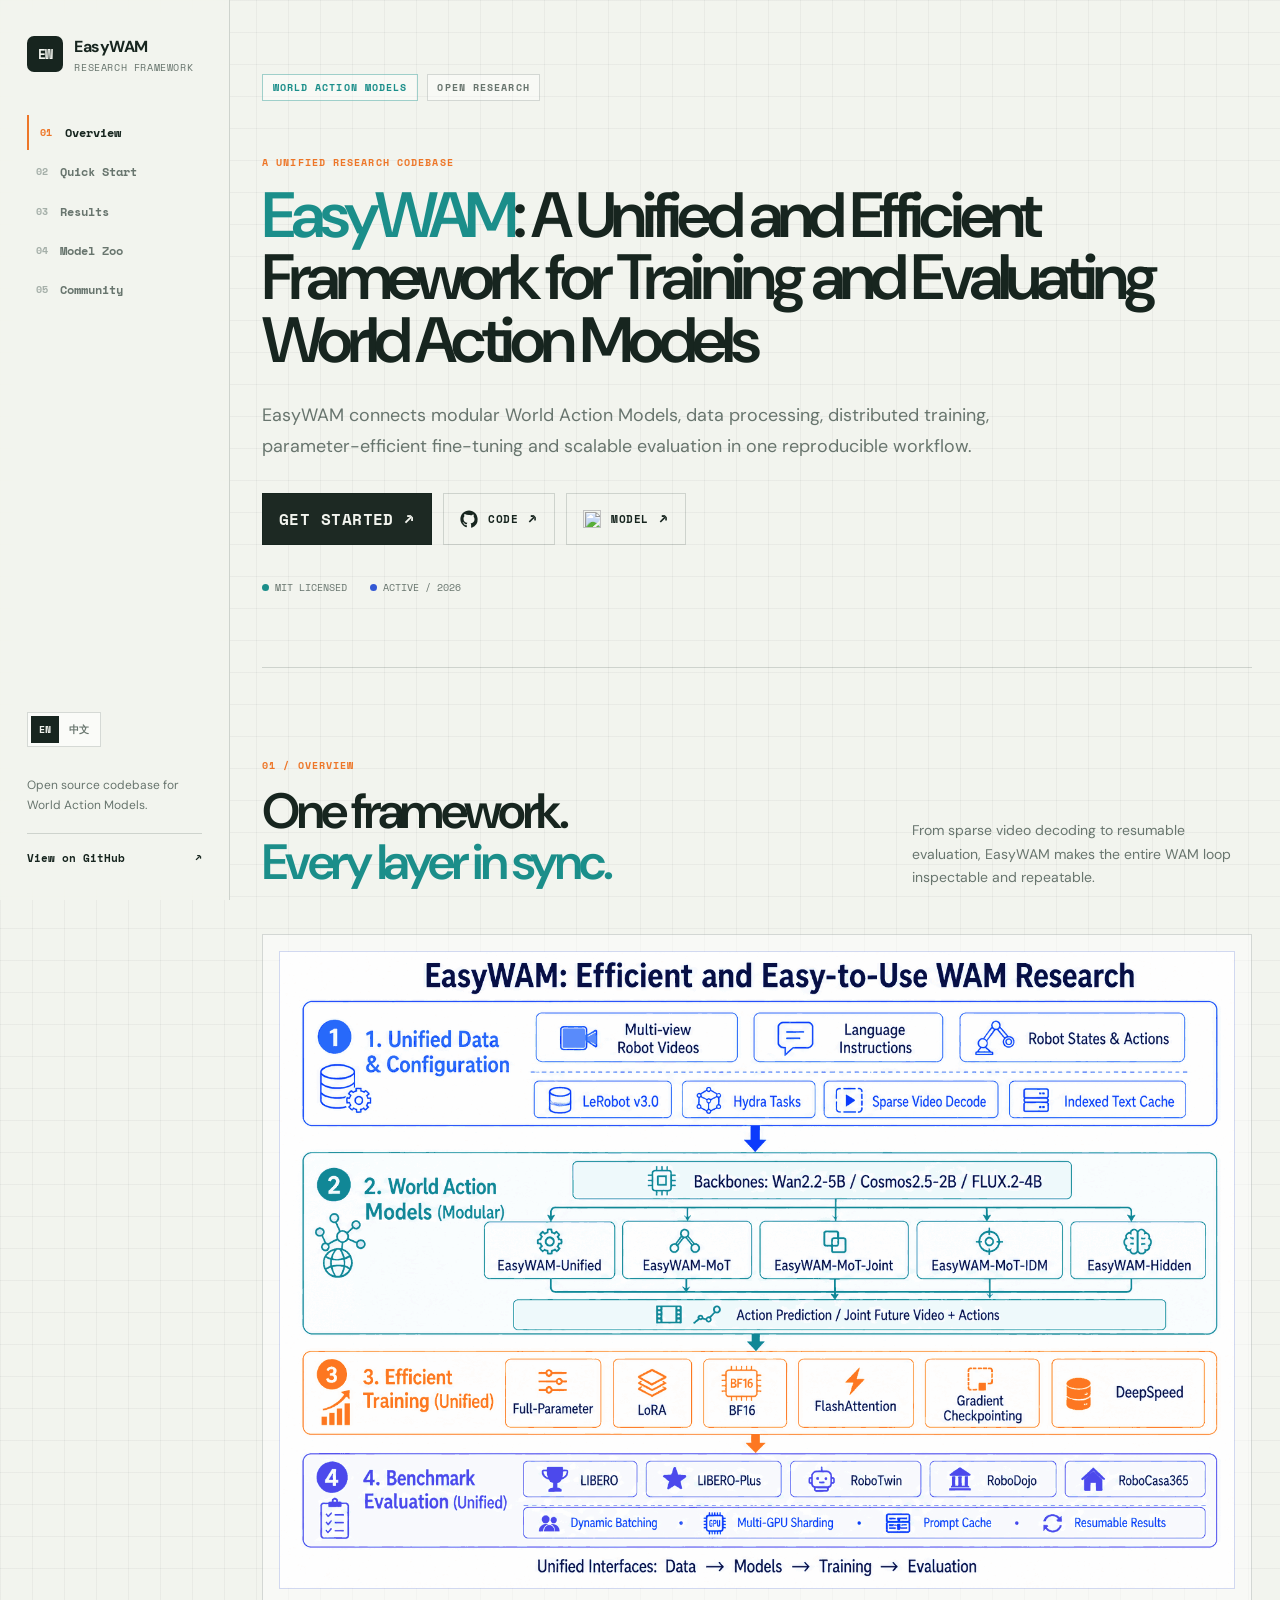
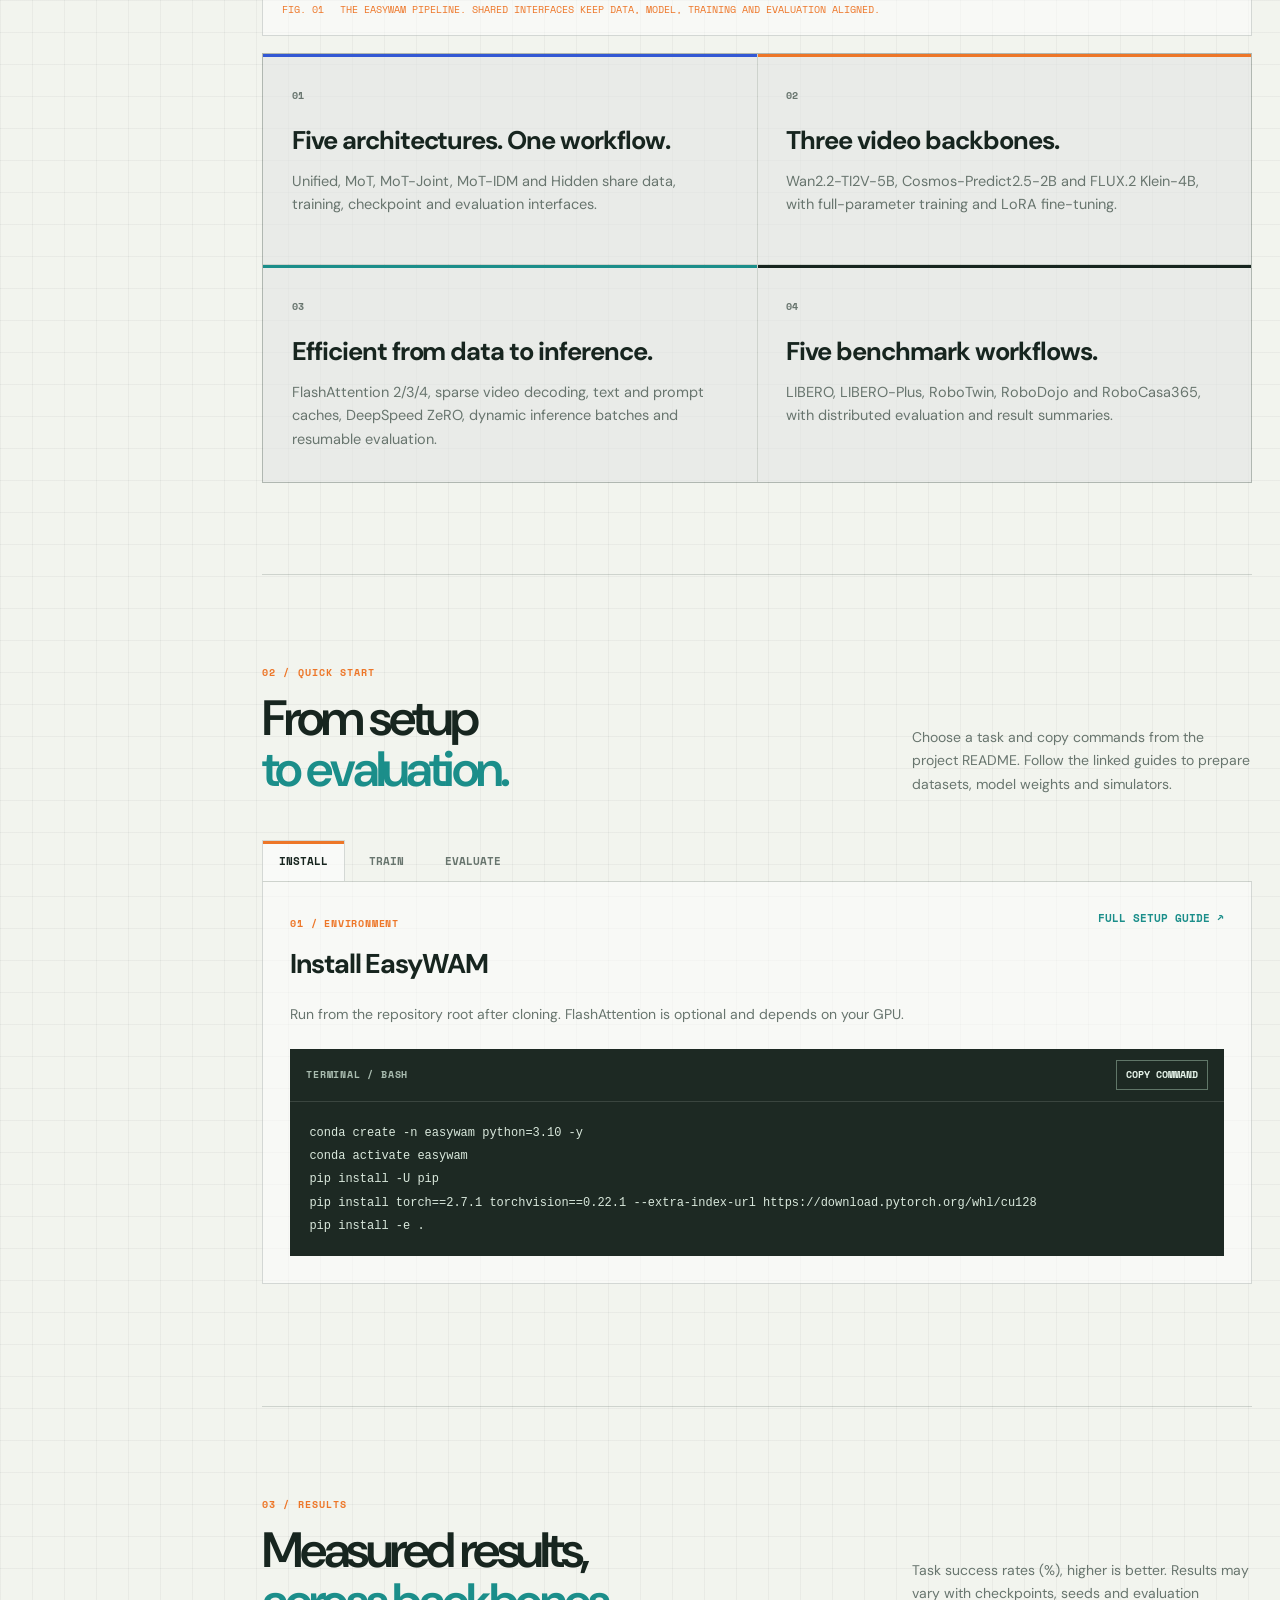
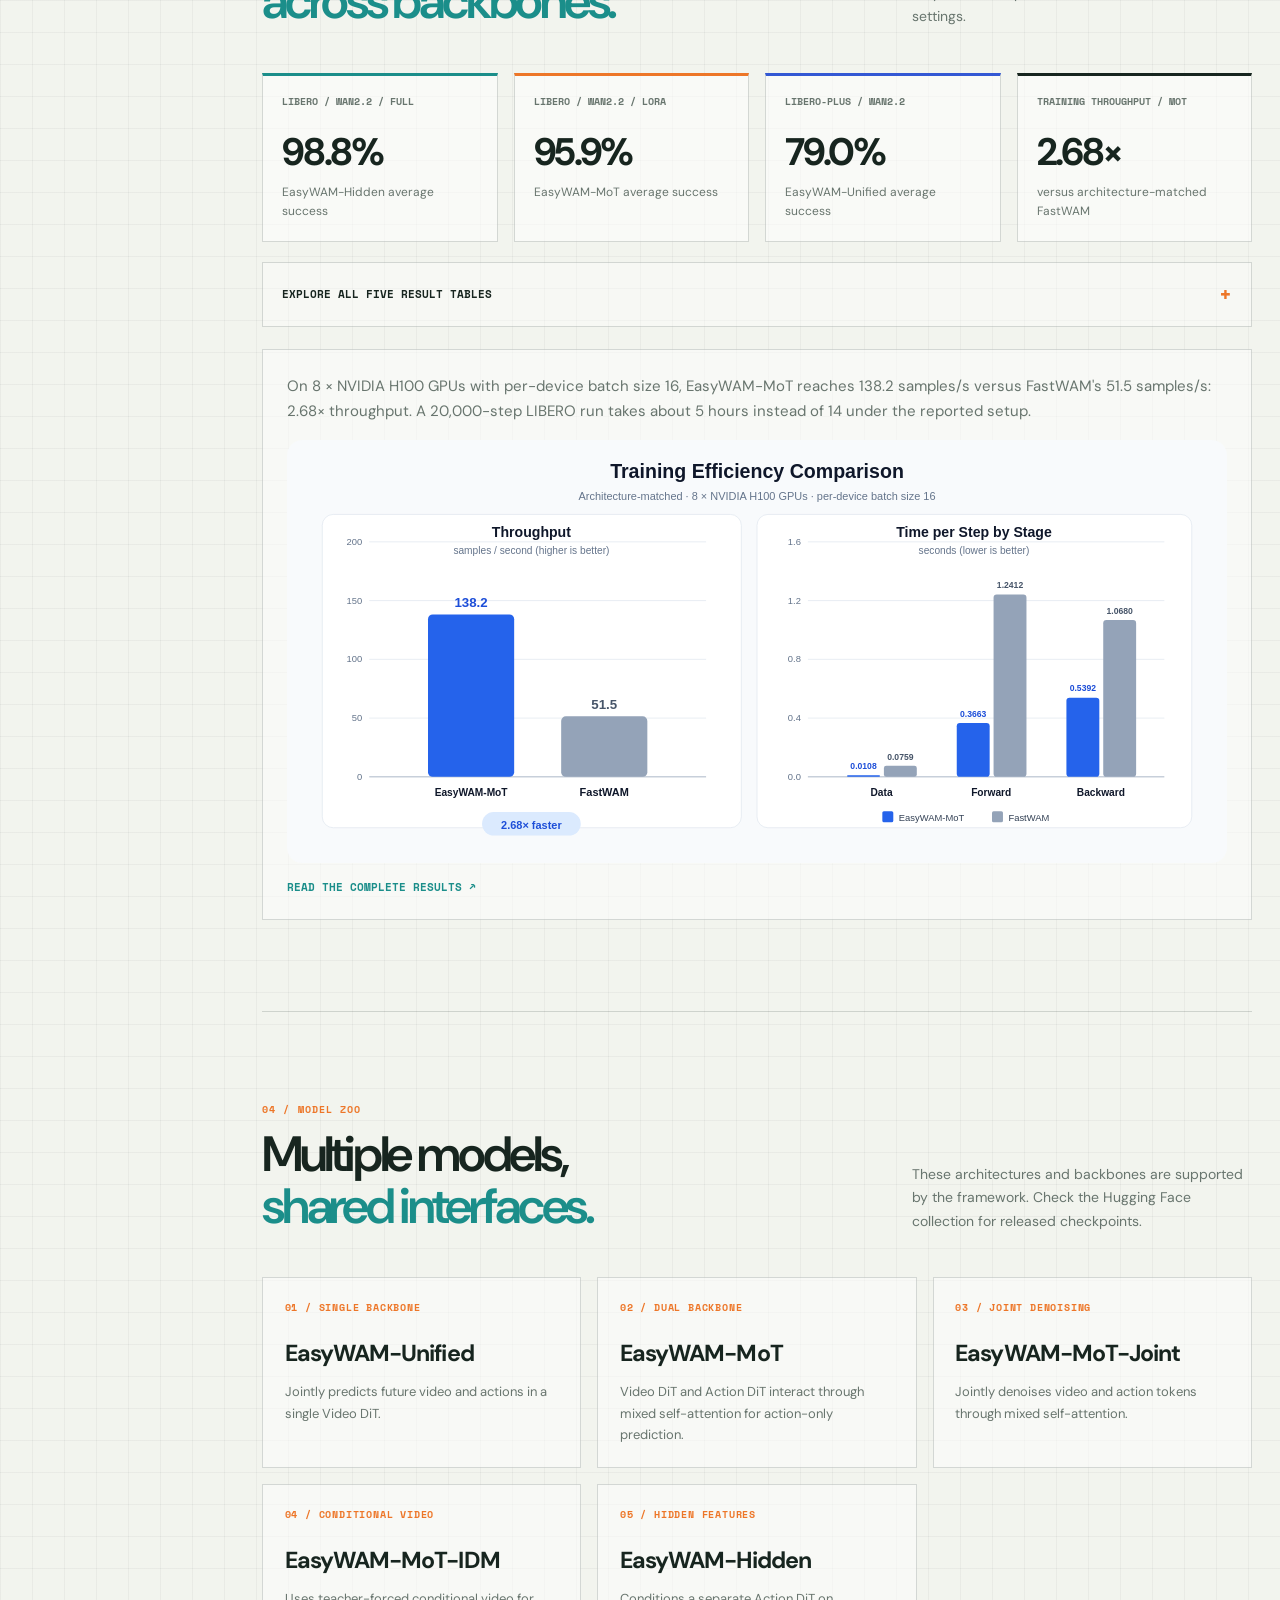
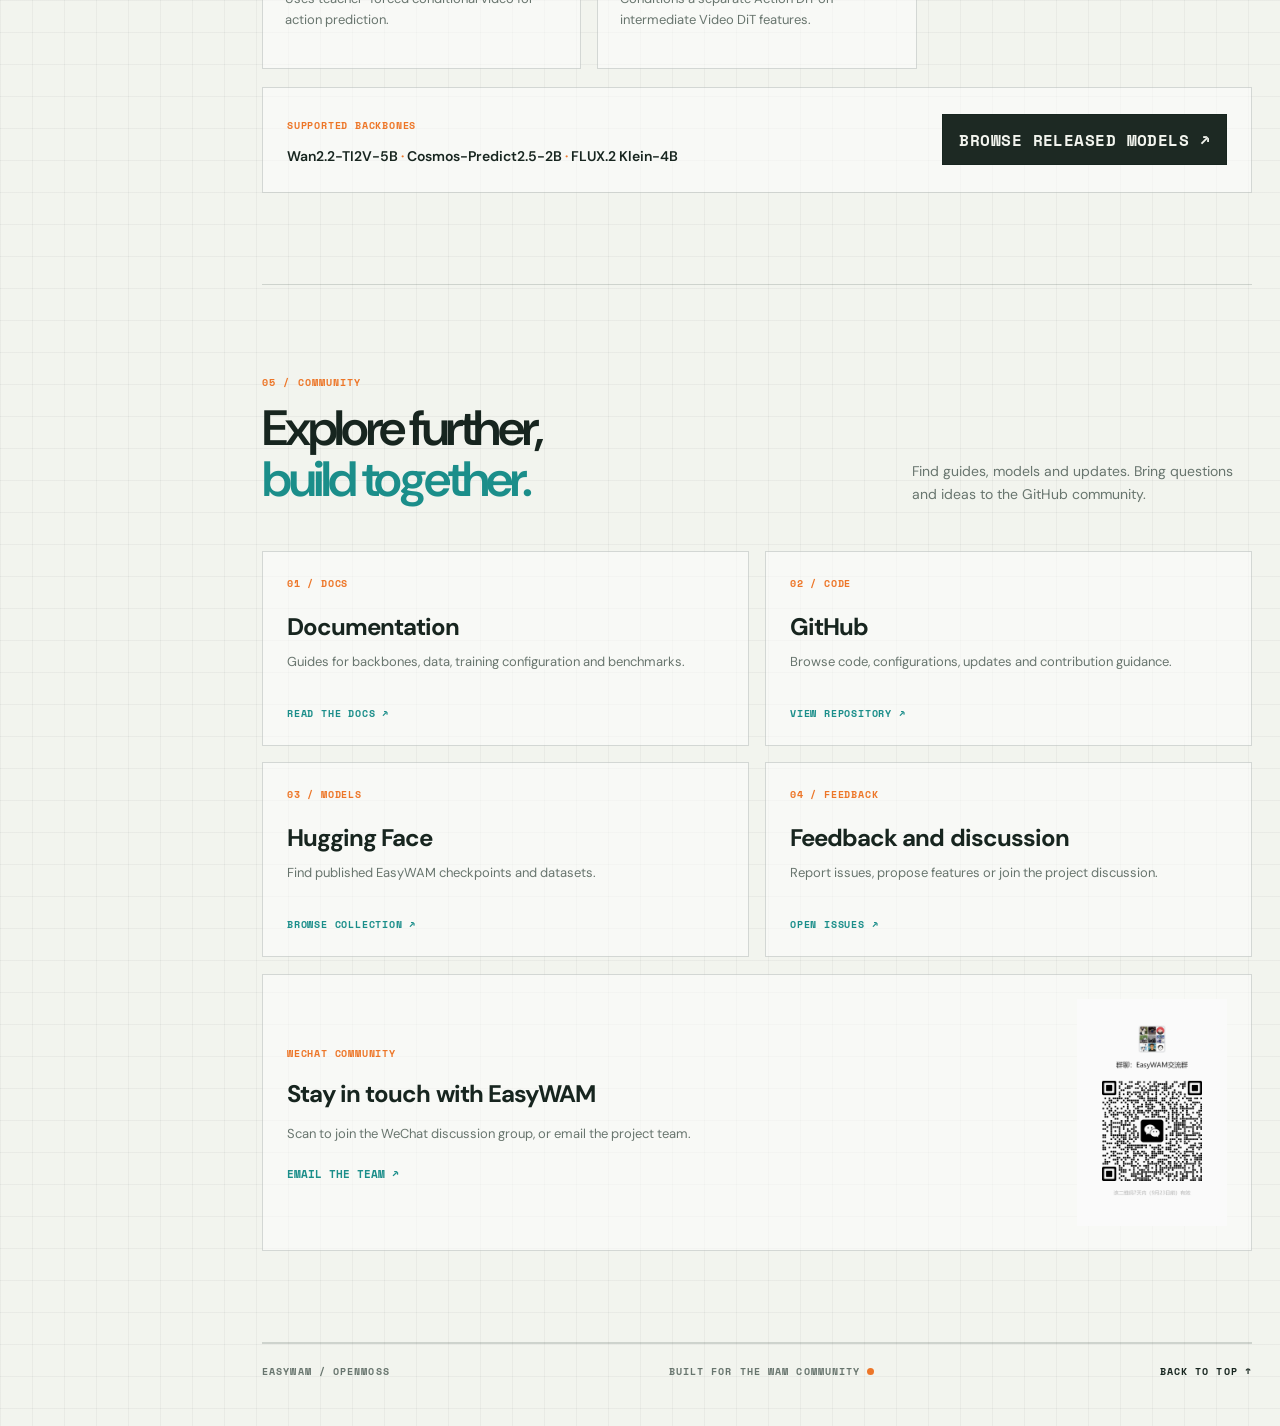
==== commit 8a66b372: "Simplify navigation and improve Chinese text sizing" ====
--- a/index.html
+++ b/index.html
@@ -30,8 +30,6 @@
         <span class="brand-mark">EW</span>
         <span><strong>EasyWAM</strong><small data-zh="研究框架">research framework</small></span>
       </a>
-      <div class="side-rule"></div>
-      <p class="side-kicker" data-zh="项目导航">Project map</p>
       <nav class="side-nav" aria-label="Main navigation" data-aria-zh="主导航">
         <a class="side-link active" href="#overview"><span>01</span><span data-zh="概览">Overview</span></a>
         <a class="side-link" href="#quick-start"><span>02</span><span data-zh="快速开始">Quick Start</span></a>
@@ -67,10 +65,10 @@
           <p class="lede" data-zh="EasyWAM 将模块化世界动作模型、数据处理、分布式训练、参数高效微调与可扩展评测连接为可复现的工作流程。">EasyWAM connects modular World Action Models, data processing, distributed training, parameter-efficient fine-tuning and scalable evaluation in one reproducible workflow.</p>
           <div class="hero-actions">
             <a class="button button-dark" href="#quick-start"><span data-zh="快速开始">Get started</span> <span>↗</span></a>
-            <a class="button button-quiet hero-resource" href="https://github.com/OpenMOSS/EasyWAM" target="_blank" rel="noreferrer" aria-label="Code on GitHub" data-aria-zh="在 GitHub 查看代码"><svg class="brand-icon" viewBox="0 0 24 24" aria-hidden="true"><path fill="currentColor" d="M12 .5C5.65.5.5 5.65.5 12c0 5.08 3.29 9.39 7.86 10.91.58.11.79-.25.79-.56 0-.28-.01-1.19-.02-2.16-3.2.7-3.88-1.36-3.88-1.36-.52-1.33-1.28-1.68-1.28-1.68-1.05-.72.08-.7.08-.7 1.16.08 1.77 1.19 1.77 1.19 1.03 1.76 2.7 1.25 3.36.96.1-.75.4-1.25.73-1.53-2.55-.29-5.23-1.28-5.23-5.69 0-1.26.45-2.29 1.19-3.1-.12-.29-.52-1.47.11-3.05 0 0 .97-.31 3.16 1.18A11 11 0 0 1 12 6.8c.98 0 1.96.13 2.88.39 2.19-1.49 3.15-1.18 3.15-1.18.63 1.58.23 2.76.12 3.05.74.81 1.18 1.84 1.18 3.1 0 4.42-2.68 5.39-5.24 5.68.41.35.77 1.02.77 2.06 0 1.49-.01 2.69-.01 3.05 0 .31.21.68.8.56A11.51 11.51 0 0 0 23.5 12C23.5 5.65 18.35.5 12 .5Z"/></svg><span>Code</span><span aria-hidden="true">↗</span></a>
-            <a class="button button-quiet hero-resource" href="https://huggingface.co/collections/OpenMOSS-Team/easywam" target="_blank" rel="noreferrer" aria-label="Models on Hugging Face" data-aria-zh="在 Hugging Face 查看模型"><img class="brand-icon" src="https://huggingface.co/front/assets/huggingface_logo-noborder.svg" alt="" /><span>Model</span><span aria-hidden="true">↗</span></a>
+            <a class="button button-quiet hero-resource" href="https://github.com/OpenMOSS/EasyWAM" target="_blank" rel="noreferrer" aria-label="Code on GitHub" data-aria-zh="在 GitHub 查看代码"><svg class="brand-icon" viewBox="0 0 24 24" aria-hidden="true"><path fill="currentColor" d="M12 .5C5.65.5.5 5.65.5 12c0 5.08 3.29 9.39 7.86 10.91.58.11.79-.25.79-.56 0-.28-.01-1.19-.02-2.16-3.2.7-3.88-1.36-3.88-1.36-.52-1.33-1.28-1.68-1.28-1.68-1.05-.72.08-.7.08-.7 1.16.08 1.77 1.19 1.77 1.19 1.03 1.76 2.7 1.25 3.36.96.1-.75.4-1.25.73-1.53-2.55-.29-5.23-1.28-5.23-5.69 0-1.26.45-2.29 1.19-3.1-.12-.29-.52-1.47.11-3.05 0 0 .97-.31 3.16 1.18A11 11 0 0 1 12 6.8c.98 0 1.96.13 2.88.39 2.19-1.49 3.15-1.18 3.15-1.18.63 1.58.23 2.76.12 3.05.74.81 1.18 1.84 1.18 3.1 0 4.42-2.68 5.39-5.24 5.68.41.35.77 1.02.77 2.06 0 1.49-.01 2.69-.01 3.05 0 .31.21.68.8.56A11.51 11.51 0 0 0 23.5 12C23.5 5.65 18.35.5 12 .5Z"/></svg><span data-zh="代码">Code</span><span aria-hidden="true">↗</span></a>
+            <a class="button button-quiet hero-resource" href="https://huggingface.co/collections/OpenMOSS-Team/easywam" target="_blank" rel="noreferrer" aria-label="Models on Hugging Face" data-aria-zh="在 Hugging Face 查看模型"><img class="brand-icon" src="https://huggingface.co/front/assets/huggingface_logo-noborder.svg" alt="" /><span data-zh="模型">Model</span><span aria-hidden="true">↗</span></a>
           </div>
-          <div class="hero-meta"><span><i class="dot cyan"></i><span data-zh="MIT 许可">MIT licensed</span></span><span><i class="dot orange"></i>Python 3.10+</span><span><i class="dot blue"></i><span data-zh="持续更新 / 2026">Active / 2026</span></span></div>
+          <div class="hero-meta"><span><i class="dot cyan"></i><span data-zh="MIT 许可">MIT licensed</span></span><span><i class="dot blue"></i><span data-zh="持续更新 / 2026">Active / 2026</span></span></div>
         </div>
       </section>
 
--- a/src/styles/navigation.css
+++ b/src/styles/navigation.css
@@ -1,5 +1,6 @@
 /* Preserve the existing EasyWAM visual language across the new sections. */
 .side-link span:first-child{color:#a5afa9;font-size:10px}
+.side-nav{margin-top:2.5rem}
 .side-link span:last-child{color:inherit;font:inherit}
 .side-link.active span:first-child{color:var(--orange)}
 .language-switch{display:inline-flex;gap:2px;margin-bottom:1.1rem;padding:3px;border:1px solid var(--line);background:rgba(255,255,255,.55)}
--- a/src/styles/responsive.css
+++ b/src/styles/responsive.css
@@ -29,3 +29,7 @@
 html:lang(zh-CN) :is(.side-link,.mobile-nav,.button,.resource-card>span,.resource-card>b){font-size:13px}
 html:lang(zh-CN) :is(.lede,.section-intro,.feature p,.model-card p,.resource-card p,.community-join p){font-size:1rem;line-height:1.75}
 html:lang(zh-CN) :is(.section-head h2,.feature h3,.model-card h3,.resource-card h3){letter-spacing:-.035em}
+html:lang(zh-CN) .hero .eyebrow{font-size:15px;line-height:1.5;letter-spacing:.05em}
+html:lang(zh-CN) .hero-meta{font:500 14px/1.5 "Noto Sans SC","PingFang SC","Microsoft YaHei",sans-serif;letter-spacing:0;text-transform:none}
+html:lang(zh-CN) .architecture-figure figcaption{font:500 14px/1.6 "Noto Sans SC","PingFang SC","Microsoft YaHei",sans-serif;text-transform:none}
+html:lang(zh-CN) .hero-resource span:not(:last-child){font-size:13px}
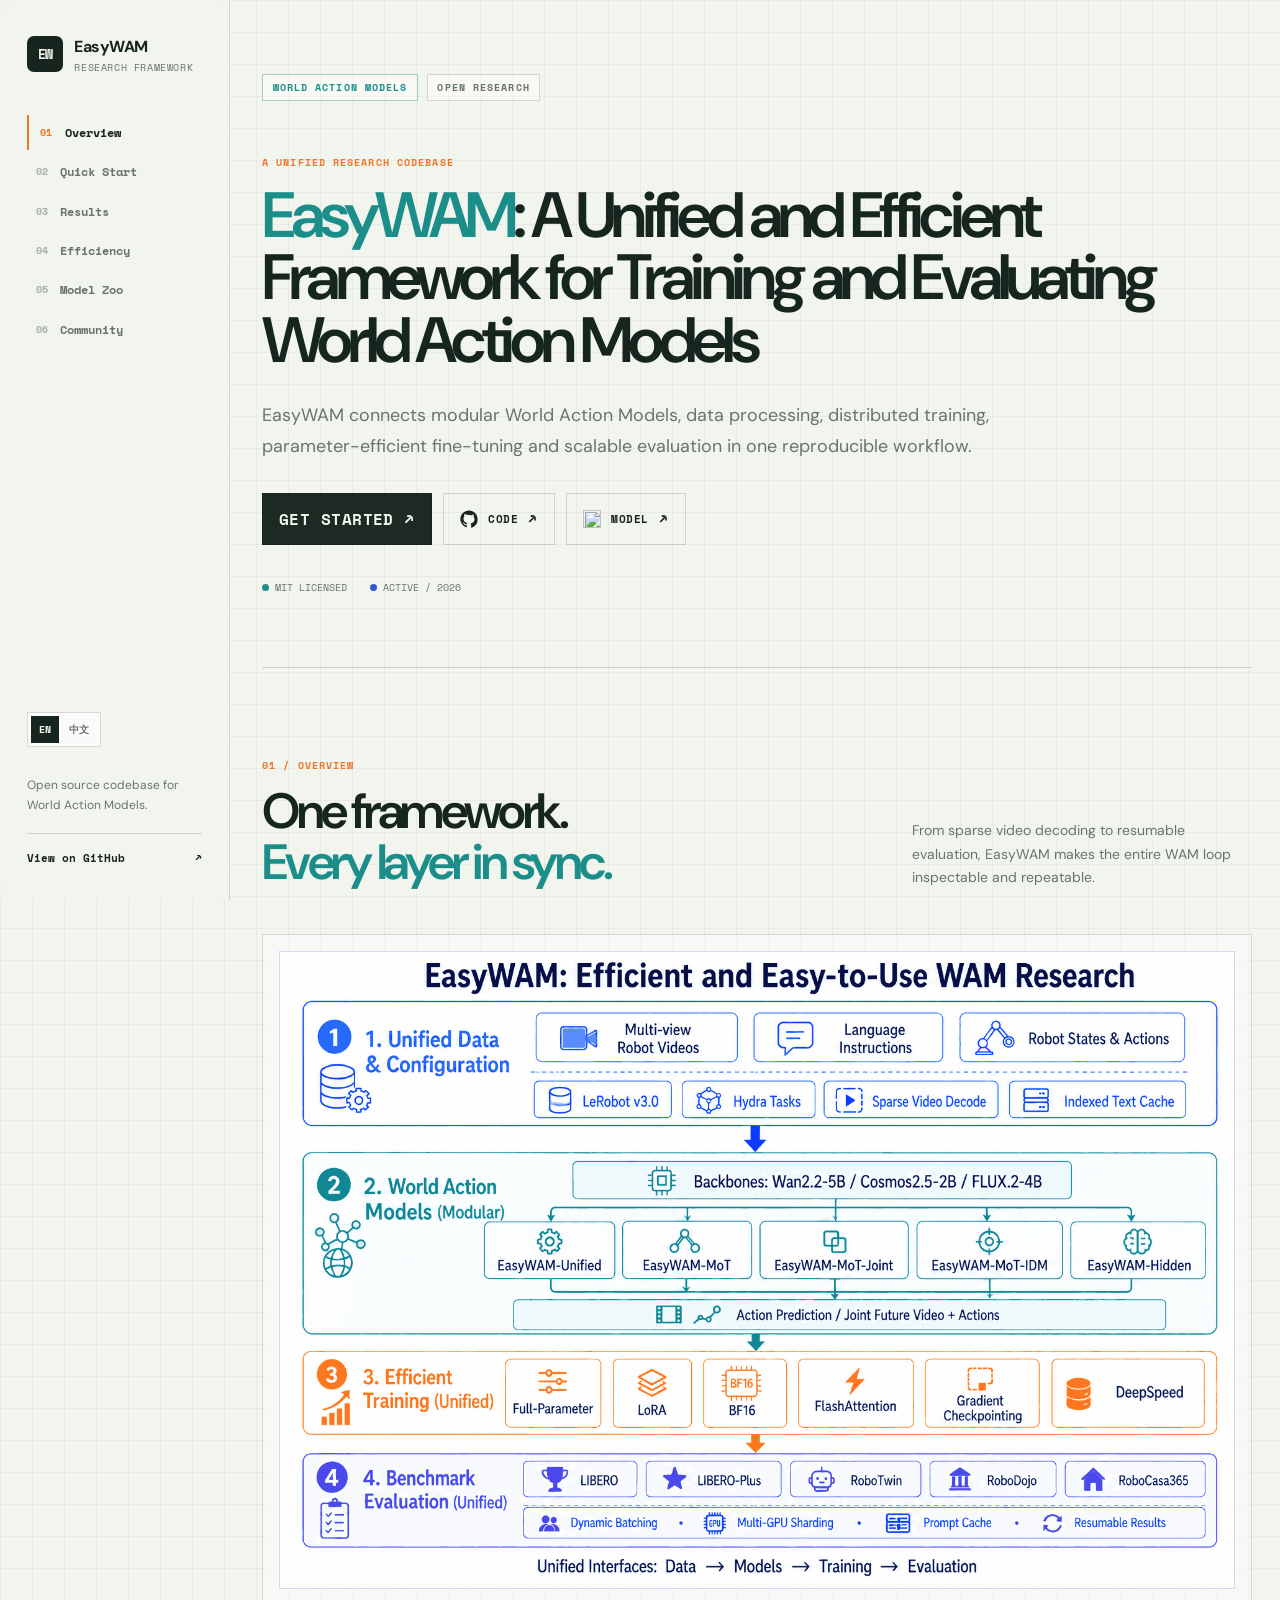
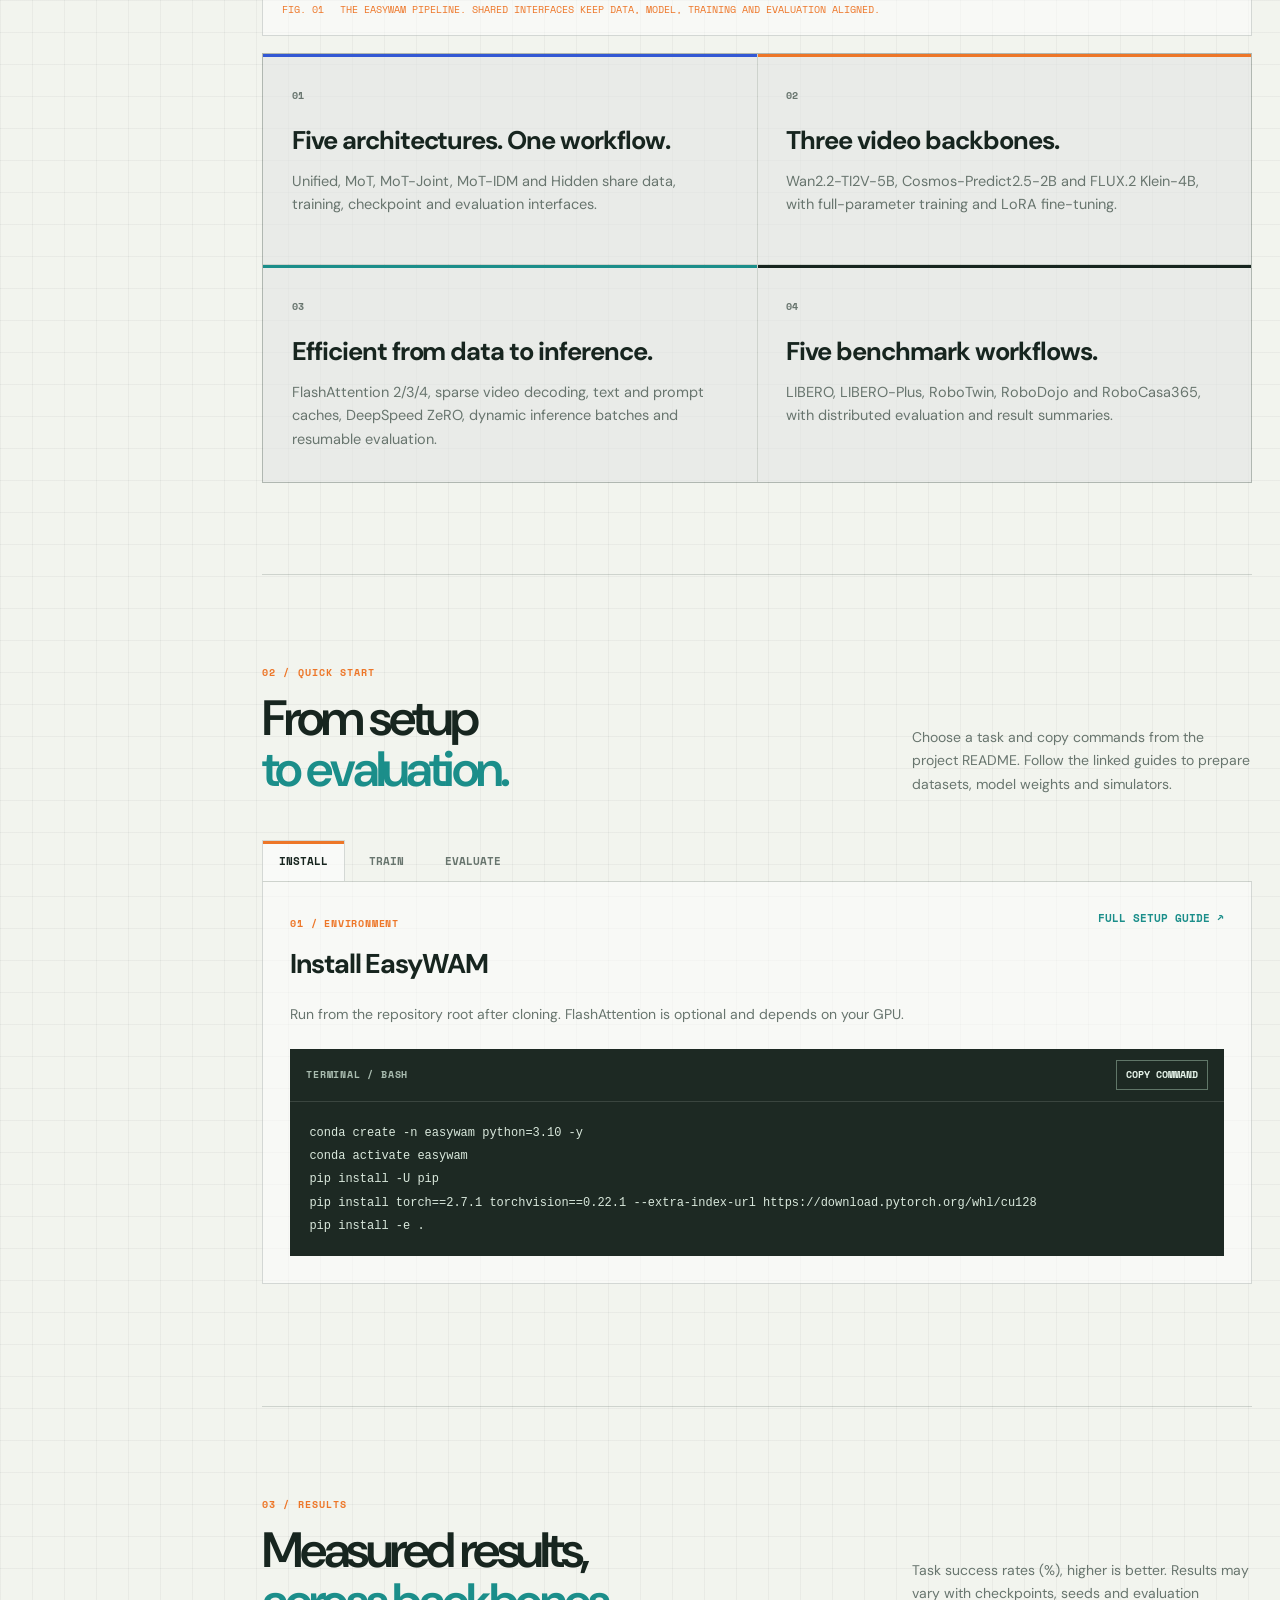
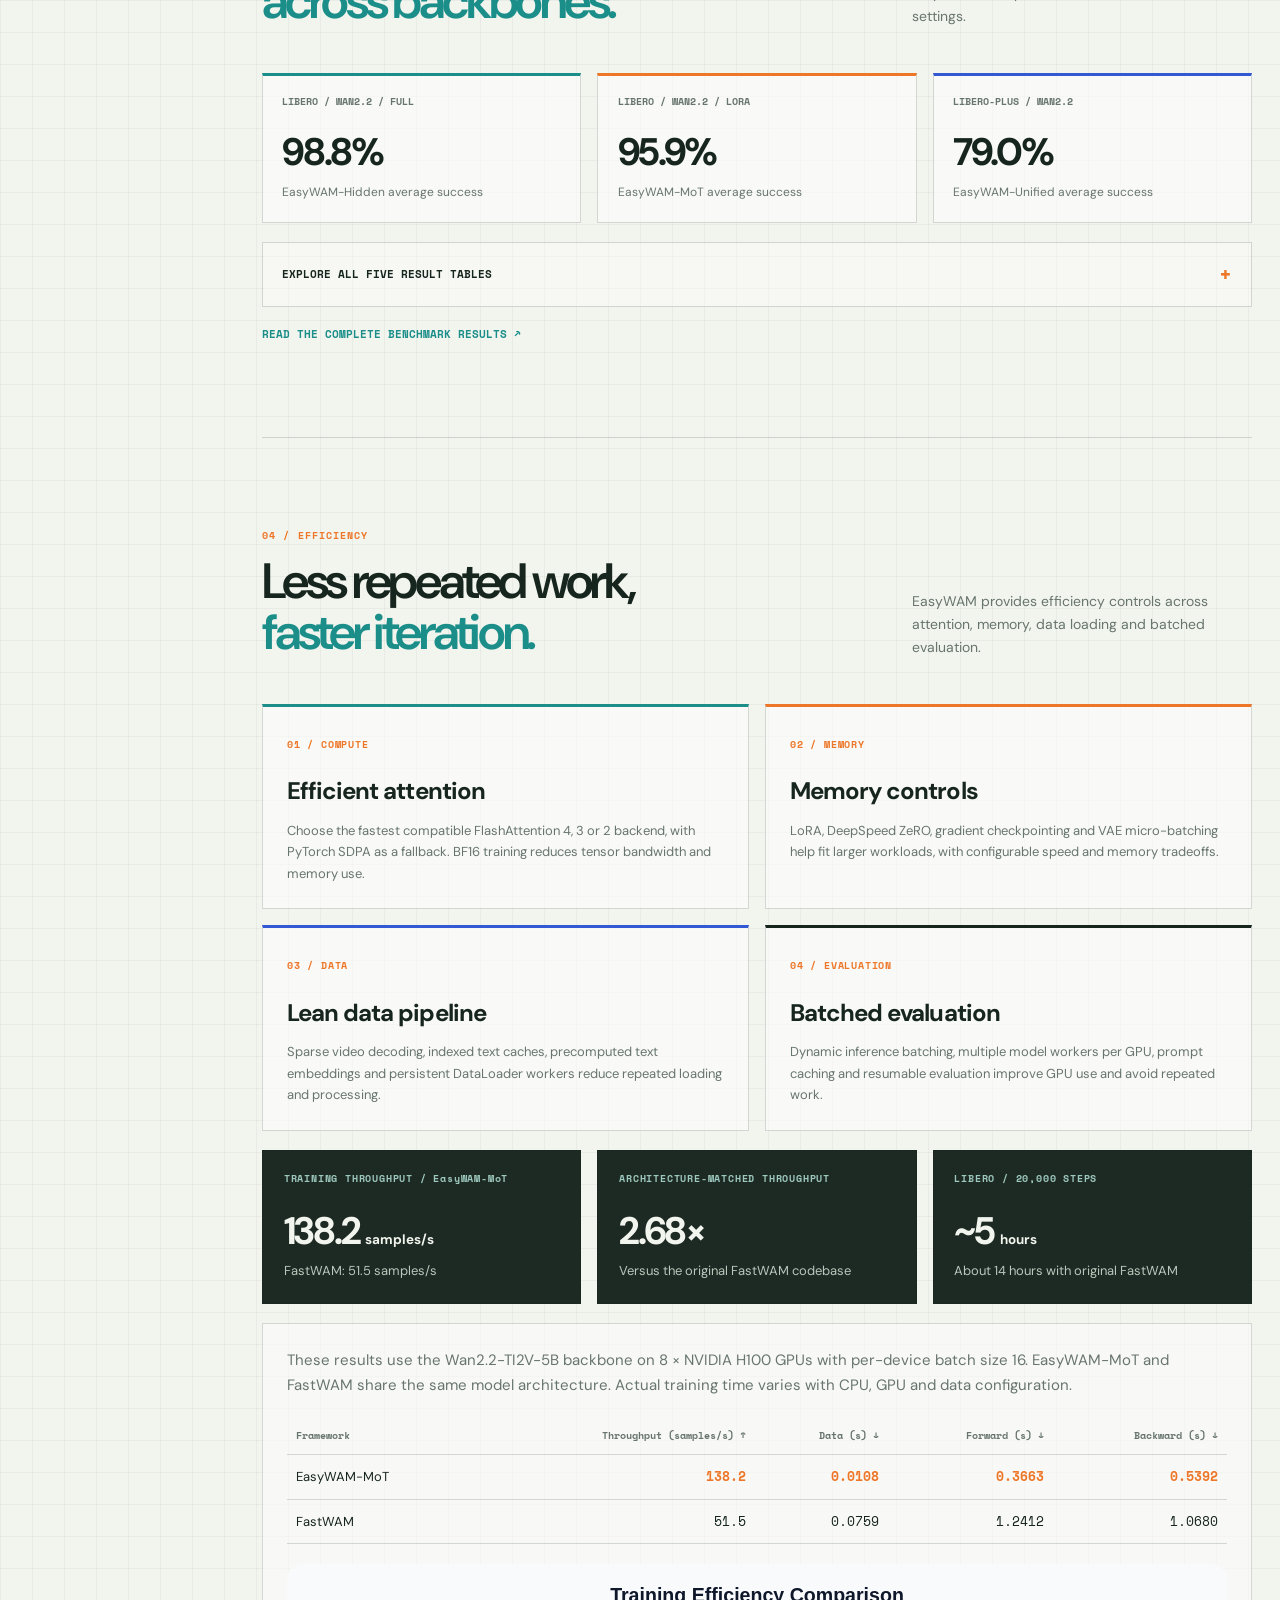
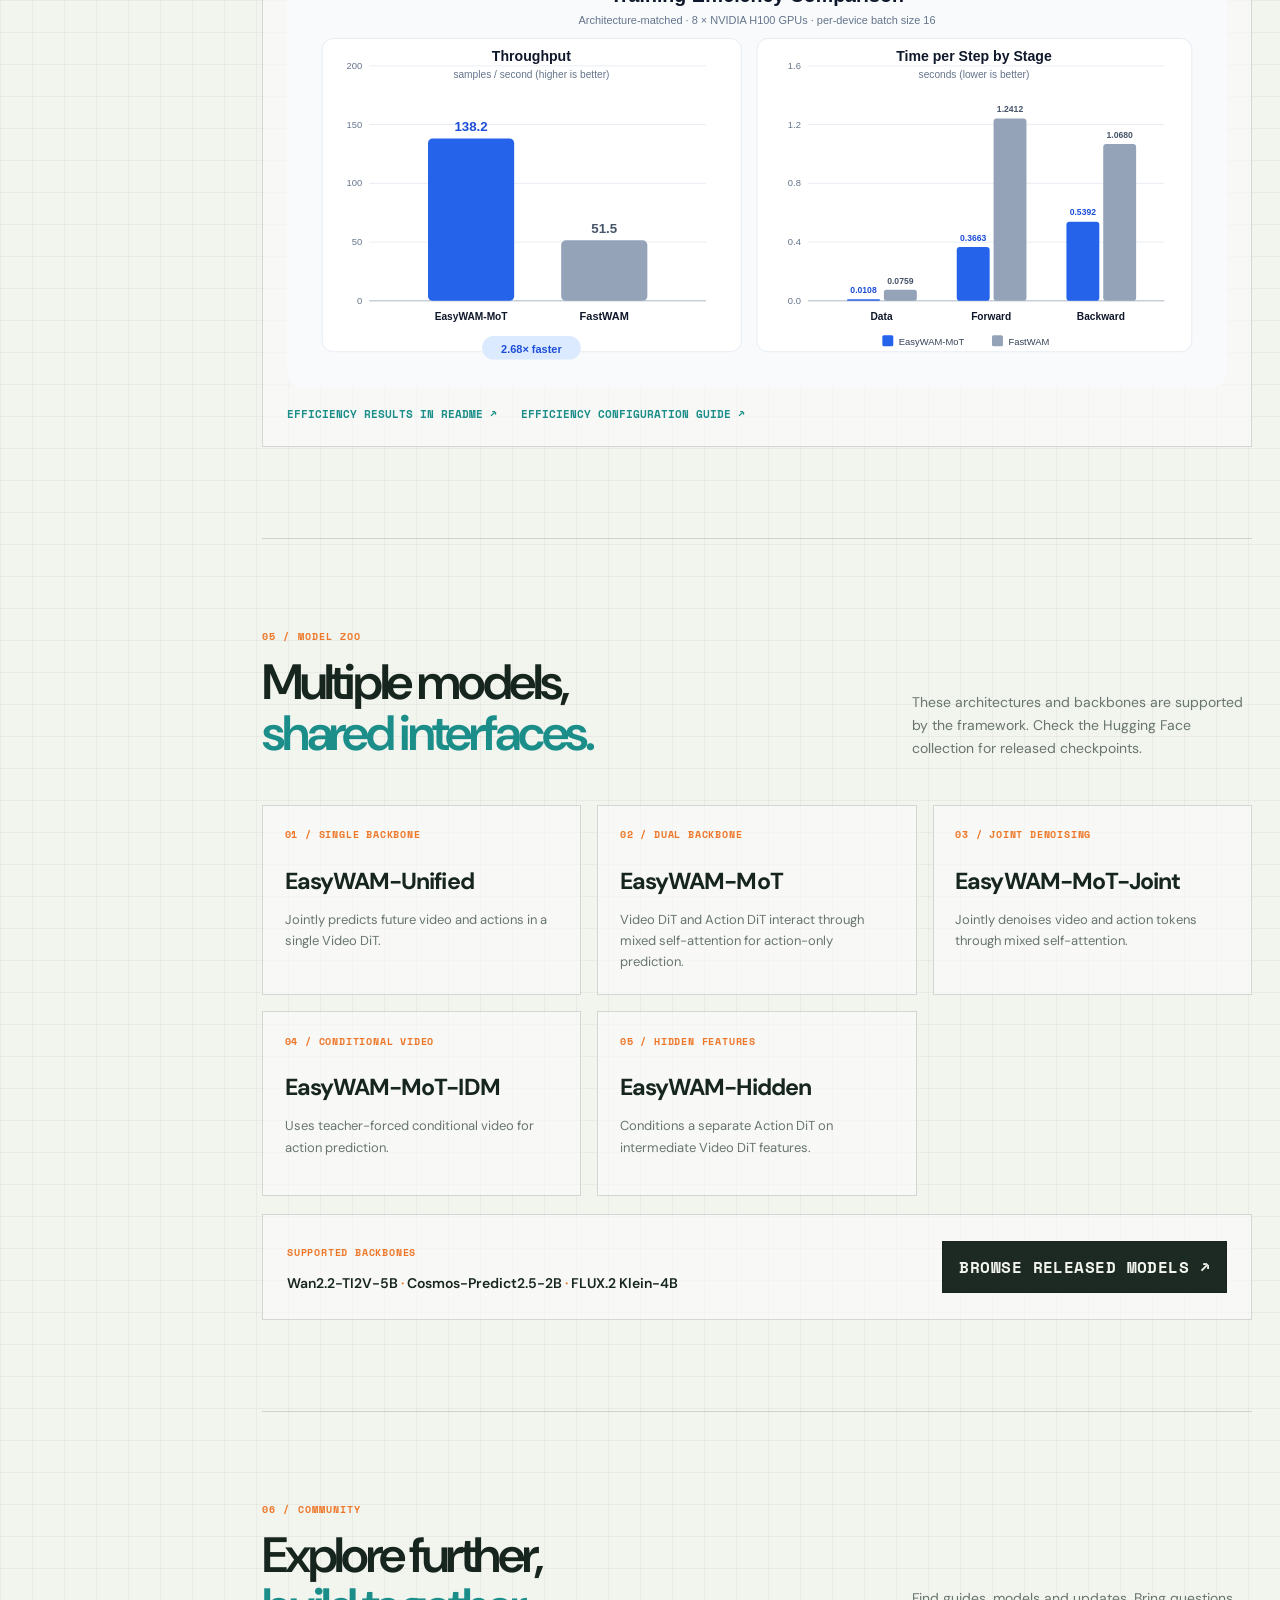
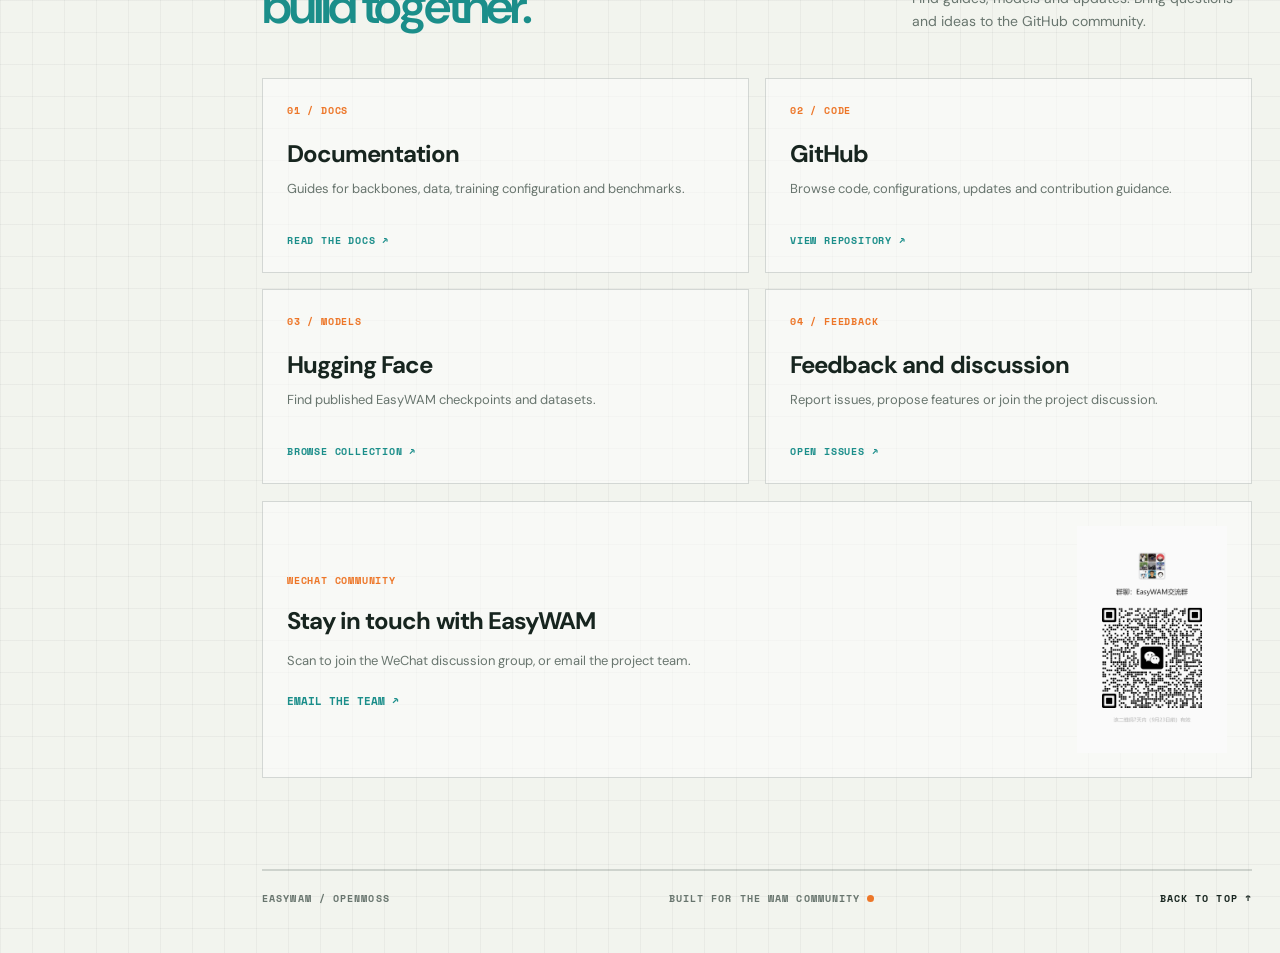
==== commit 5284678a: "Add dedicated efficiency section to website" ====
--- a/index.html
+++ b/index.html
@@ -15,6 +15,7 @@
     <link rel="stylesheet" href="./src/styles/overview.css" />
     <link rel="stylesheet" href="./src/styles/quick-start.css" />
     <link rel="stylesheet" href="./src/styles/results.css" />
+    <link rel="stylesheet" href="./src/styles/efficiency.css" />
     <link rel="stylesheet" href="./src/styles/model-community.css" />
     <link rel="stylesheet" href="./src/styles/responsive.css" />
     <script defer src="./src/scripts/navigation.js"></script>
@@ -34,8 +35,9 @@
         <a class="side-link active" href="#overview"><span>01</span><span data-zh="概览">Overview</span></a>
         <a class="side-link" href="#quick-start"><span>02</span><span data-zh="快速开始">Quick Start</span></a>
         <a class="side-link" href="#results"><span>03</span><span data-zh="基准结果">Results</span></a>
-        <a class="side-link" href="#model-zoo"><span>04</span><span data-zh="模型库">Model Zoo</span></a>
-        <a class="side-link" href="#community"><span>05</span><span data-zh="社区资源">Community</span></a>
+        <a class="side-link" href="#efficiency"><span>04</span><span data-zh="效率">Efficiency</span></a>
+        <a class="side-link" href="#model-zoo"><span>05</span><span data-zh="模型库">Model Zoo</span></a>
+        <a class="side-link" href="#community"><span>06</span><span data-zh="社区资源">Community</span></a>
       </nav>
       <div class="side-bottom">
         <div class="language-switch" role="group" aria-label="Language" data-aria-zh="语言"><button type="button" data-lang="en" aria-pressed="true">EN</button><button type="button" data-lang="zh" aria-pressed="false">中文</button></div>
@@ -50,6 +52,7 @@
         <a class="mobile-nav active" href="#overview" data-zh="概览">Overview</a>
         <a class="mobile-nav" href="#quick-start" data-zh="快速开始">Quick Start</a>
         <a class="mobile-nav" href="#results" data-zh="结果">Results</a>
+        <a class="mobile-nav" href="#efficiency" data-zh="效率">Efficiency</a>
         <a class="mobile-nav" href="#model-zoo" data-zh="模型库">Model Zoo</a>
         <a class="mobile-nav" href="#community" data-zh="社区">Community</a>
       </nav>
@@ -128,7 +131,6 @@
           <article><span data-zh="LIBERO / Wan2.2 / 全参数">LIBERO / Wan2.2 / full</span><strong>98.8%</strong><p data-zh="EasyWAM-Hidden 平均成功率">EasyWAM-Hidden average success</p></article>
           <article><span>LIBERO / Wan2.2 / LoRA</span><strong>95.9%</strong><p data-zh="EasyWAM-MoT 平均成功率">EasyWAM-MoT average success</p></article>
           <article><span>LIBERO-Plus / Wan2.2</span><strong>79.0%</strong><p data-zh="EasyWAM-Unified 平均成功率">EasyWAM-Unified average success</p></article>
-          <article><span data-zh="训练吞吐 / MoT">Training throughput / MoT</span><strong>2.68×</strong><p data-zh="相较架构相同的 FastWAM">versus architecture-matched FastWAM</p></article>
         </div>
         <details class="result-details"><summary data-zh="展开五张完整结果表">Explore all five result tables</summary>
         <div class="perf-tables">
@@ -175,11 +177,32 @@
           </figure>
         </div>
         </details>
-        <div class="results-more"><p data-zh="在 8 张 NVIDIA H100 GPU、每卡 batch size 16 的报告设置下，EasyWAM-MoT 达到 138.2 samples/s，FastWAM 为 51.5 samples/s，吞吐提升 2.68 倍。LIBERO 的 20,000 步训练约需 5 小时，而 FastWAM 约需 14 小时。">On 8 × NVIDIA H100 GPUs with per-device batch size 16, EasyWAM-MoT reaches 138.2 samples/s versus FastWAM's 51.5 samples/s: 2.68× throughput. A 20,000-step LIBERO run takes about 5 hours instead of 14 under the reported setup.</p><img src="./assets/efficiency_comparison.svg" alt="EasyWAM versus FastWAM training throughput and step timing" data-alt-zh="EasyWAM 与 FastWAM 的训练吞吐和步骤耗时对比" loading="lazy" /><a href="https://github.com/OpenMOSS/EasyWAM/blob/main/docs/results/result.md" target="_blank" rel="noreferrer" data-zh="查看完整结果 ↗">Read the complete results ↗</a></div>
+        <a class="result-source" href="https://github.com/OpenMOSS/EasyWAM/blob/main/docs/results/result.md" target="_blank" rel="noreferrer" data-zh="查看完整基准结果 ↗">Read the complete benchmark results ↗</a>
+      </section>
+
+      <section id="efficiency" class="efficiency-section reveal" aria-labelledby="efficiency-title">
+        <div class="section-head compact"><div><p class="eyebrow" data-zh="04 / 效率">04 / efficiency</p><h2 id="efficiency-title"><span data-zh="更少重复计算，">Less repeated work,</span><br /><span data-zh="更快完成迭代。">faster iteration.</span></h2></div><p class="section-intro" data-zh="从注意力计算、显存管理到数据加载和批量评测，EasyWAM 提供贯穿训练与推理流程的效率选项。">EasyWAM provides efficiency controls across attention, memory, data loading and batched evaluation.</p></div>
+        <div class="efficiency-features">
+          <article><span data-zh="01 / 计算">01 / COMPUTE</span><h3 data-zh="高效注意力计算">Efficient attention</h3><p data-zh="按硬件与环境自动选择 FlashAttention 4、3、2 或 PyTorch SDPA；BF16 训练可减少张量带宽与显存占用。">Choose the fastest compatible FlashAttention 4, 3 or 2 backend, with PyTorch SDPA as a fallback. BF16 training reduces tensor bandwidth and memory use.</p></article>
+          <article><span data-zh="02 / 显存">02 / MEMORY</span><h3 data-zh="灵活控制显存">Memory controls</h3><p data-zh="LoRA、DeepSpeed ZeRO、梯度检查点与 VAE 分批处理可按需降低显存需求；部分设置会以计算速度换取容量。">LoRA, DeepSpeed ZeRO, gradient checkpointing and VAE micro-batching help fit larger workloads, with configurable speed and memory tradeoffs.</p></article>
+          <article><span data-zh="03 / 数据">03 / DATA</span><h3 data-zh="减少数据准备开销">Lean data pipeline</h3><p data-zh="稀疏视频解码、索引化文本缓存、预计算文本嵌入及常驻 DataLoader worker 减少重复读取与计算。">Sparse video decoding, indexed text caches, precomputed text embeddings and persistent DataLoader workers reduce repeated loading and processing.</p></article>
+          <article><span data-zh="04 / 评测">04 / EVALUATION</span><h3 data-zh="批量并行评测">Batched evaluation</h3><p data-zh="动态推理批量、每卡多个模型 worker、提示词缓存与断点续评帮助提高 GPU 利用率并减少重复工作。">Dynamic inference batching, multiple model workers per GPU, prompt caching and resumable evaluation improve GPU use and avoid repeated work.</p></article>
+        </div>
+        <div class="efficiency-metrics">
+          <article><span data-zh="训练吞吐 / EasyWAM-MoT">TRAINING THROUGHPUT / EasyWAM-MoT</span><strong>138.2 <small>samples/s</small></strong><p data-zh="FastWAM：51.5 samples/s">FastWAM: 51.5 samples/s</p></article>
+          <article><span data-zh="相同架构的吞吐对比">ARCHITECTURE-MATCHED THROUGHPUT</span><strong>2.68×</strong><p data-zh="相较原版 FastWAM 代码库">Versus the original FastWAM codebase</p></article>
+          <article><span data-zh="LIBERO / 20,000 步">LIBERO / 20,000 STEPS</span><strong>~5 <small>hours</small></strong><p data-zh="原版 FastWAM 约 14 小时">About 14 hours with original FastWAM</p></article>
+        </div>
+        <div class="efficiency-comparison">
+          <p data-zh="以上结果使用 Wan2.2-TI2V-5B backbone，在 8 张 NVIDIA H100 GPU、每卡 batch size 16 的设置下测得。EasyWAM-MoT 与 FastWAM 采用相同模型架构；实际训练时间会随 CPU、GPU 和数据配置变化。">These results use the Wan2.2-TI2V-5B backbone on 8 × NVIDIA H100 GPUs with per-device batch size 16. EasyWAM-MoT and FastWAM share the same model architecture. Actual training time varies with CPU, GPU and data configuration.</p>
+          <div class="efficiency-table-scroll"><table class="efficiency-table"><thead><tr><th data-zh="框架">Framework</th><th data-zh="吞吐（samples/s）↑">Throughput (samples/s) ↑</th><th data-zh="数据（秒）↓">Data (s) ↓</th><th data-zh="前向（秒）↓">Forward (s) ↓</th><th data-zh="反向（秒）↓">Backward (s) ↓</th></tr></thead><tbody><tr><td>EasyWAM-MoT</td><td><b>138.2</b></td><td><b>0.0108</b></td><td><b>0.3663</b></td><td><b>0.5392</b></td></tr><tr><td>FastWAM</td><td>51.5</td><td>0.0759</td><td>1.2412</td><td>1.0680</td></tr></tbody></table></div>
+          <img src="./assets/efficiency_comparison.svg" alt="EasyWAM versus FastWAM training throughput and step timing" data-alt-zh="EasyWAM 与 FastWAM 的训练吞吐和每步耗时对比" loading="lazy" />
+          <div class="efficiency-links"><a href="https://github.com/OpenMOSS/EasyWAM/blob/main/README.md#-efficiency-results" target="_blank" rel="noreferrer" data-zh="查看 README 效率结果 ↗">Efficiency results in README ↗</a><a href="https://github.com/OpenMOSS/EasyWAM/blob/main/docs/instructions/config/efficiency.md" target="_blank" rel="noreferrer" data-zh="效率配置指南 ↗">Efficiency configuration guide ↗</a></div>
+        </div>
       </section>
 
       <section id="model-zoo" class="model-zoo-section reveal" aria-labelledby="model-zoo-title">
-        <div class="section-head compact"><div><p class="eyebrow" data-zh="04 / 模型库">04 / model zoo</p><h2 id="model-zoo-title"><span data-zh="多种模型，">Multiple models,</span><br /><span data-zh="统一接口。">shared interfaces.</span></h2></div><p class="section-intro" data-zh="以下为框架支持的架构和 backbone；已发布的 checkpoint 请以 Hugging Face 集合为准。">These architectures and backbones are supported by the framework. Check the Hugging Face collection for released checkpoints.</p></div>
+        <div class="section-head compact"><div><p class="eyebrow" data-zh="05 / 模型库">05 / model zoo</p><h2 id="model-zoo-title"><span data-zh="多种模型，">Multiple models,</span><br /><span data-zh="统一接口。">shared interfaces.</span></h2></div><p class="section-intro" data-zh="以下为框架支持的架构和 backbone；已发布的 checkpoint 请以 Hugging Face 集合为准。">These architectures and backbones are supported by the framework. Check the Hugging Face collection for released checkpoints.</p></div>
         <div class="model-grid">
           <article class="model-card"><span data-zh="01 / 单 BACKBONE">01 / SINGLE BACKBONE</span><h3>EasyWAM-Unified</h3><p data-zh="在单个 Video DiT 中联合预测未来视频与动作。">Jointly predicts future video and actions in a single Video DiT.</p></article>
           <article class="model-card"><span data-zh="02 / 双 BACKBONE">02 / DUAL BACKBONE</span><h3>EasyWAM-MoT</h3><p data-zh="Video DiT 与 Action DiT 通过混合自注意力交互，仅预测动作。">Video DiT and Action DiT interact through mixed self-attention for action-only prediction.</p></article>
@@ -191,7 +214,7 @@
       </section>
 
       <section id="community" class="community-section reveal" aria-labelledby="community-title">
-        <div class="section-head compact"><div><p class="eyebrow" data-zh="05 / 社区资源">05 / community</p><h2 id="community-title"><span data-zh="继续探索，">Explore further,</span><br /><span data-zh="一起建设。">build together.</span></h2></div><p class="section-intro" data-zh="获取指南、模型和项目更新；遇到问题或有新想法，欢迎在 GitHub 交流。">Find guides, models and updates. Bring questions and ideas to the GitHub community.</p></div>
+        <div class="section-head compact"><div><p class="eyebrow" data-zh="06 / 社区资源">06 / community</p><h2 id="community-title"><span data-zh="继续探索，">Explore further,</span><br /><span data-zh="一起建设。">build together.</span></h2></div><p class="section-intro" data-zh="获取指南、模型和项目更新；遇到问题或有新想法，欢迎在 GitHub 交流。">Find guides, models and updates. Bring questions and ideas to the GitHub community.</p></div>
         <div class="resource-grid">
           <a class="resource-card" href="https://github.com/OpenMOSS/EasyWAM/blob/main/docs/README.md" target="_blank" rel="noreferrer"><span data-zh="01 / 文档">01 / DOCS</span><h3 data-zh="项目文档">Documentation</h3><p data-zh="Backbone、数据、训练配置与各评测基准的使用指南。">Guides for backbones, data, training configuration and benchmarks.</p><b data-zh="阅读文档 ↗">Read the docs ↗</b></a>
           <a class="resource-card" href="https://github.com/OpenMOSS/EasyWAM" target="_blank" rel="noreferrer"><span data-zh="02 / 代码">02 / CODE</span><h3>GitHub</h3><p data-zh="浏览源码、配置、最新更新与贡献指南。">Browse code, configurations, updates and contribution guidance.</p><b data-zh="查看仓库 ↗">View repository ↗</b></a>
--- a/src/styles/results.css
+++ b/src/styles/results.css
@@ -1,8 +1,7 @@
-.result-highlights{display:grid;grid-template-columns:repeat(4,1fr);gap:1rem;margin-bottom:1.2rem}
+.result-highlights{display:grid;grid-template-columns:repeat(3,1fr);gap:1rem;margin-bottom:1.2rem}
 .result-highlights article{padding:1.2rem;border:1px solid var(--line);border-top:3px solid var(--cyan);background:rgba(255,255,255,.55)}
 .result-highlights article:nth-child(2){border-top-color:var(--orange)}
 .result-highlights article:nth-child(3){border-top-color:var(--blue)}
-.result-highlights article:nth-child(4){border-top-color:var(--ink)}
 .result-highlights article>span{display:block;min-height:2.7em;color:var(--muted);font:700 10px/1.4 var(--mono);text-transform:uppercase}
 .result-highlights strong{display:block;margin:.7rem 0;font-size:2.4rem;line-height:1;letter-spacing:-.06em}
 .result-highlights p{margin:0;color:var(--muted);font-size:12px}
@@ -27,8 +26,6 @@
 .benchmark-table tr:last-child td{border-bottom:0}
 .benchmark-table b{color:var(--orange)}
 .table-note{margin:1.1rem .2rem 0;color:var(--muted);font-size:11px;line-height:1.6}
-.results-more{display:grid;gap:1rem;margin-top:1.4rem;padding:1.5rem;border:1px solid var(--line);background:rgba(255,255,255,.5)}
-.results-more p{margin:0;color:var(--muted)}
-.results-more img{width:100%;max-height:430px;object-fit:contain}
-.results-more a{justify-self:start;color:var(--cyan);font:700 11px var(--mono);text-transform:uppercase}
-.results-more a:hover{color:var(--orange)}
+.result-source{display:inline-block;margin-top:1.2rem;color:var(--cyan);font:700 11px var(--mono);text-transform:uppercase}
+.result-source:hover{color:var(--orange)}
+html:lang(zh-CN) .result-source{font:600 14px/1.5 "Noto Sans SC","PingFang SC","Microsoft YaHei",sans-serif}
--- a/src/styles/efficiency.css
+++ b/src/styles/efficiency.css
@@ -0,0 +1,33 @@
+.efficiency-section{padding:5.7rem 0;border-bottom:1px solid var(--line)}
+.efficiency-features{display:grid;grid-template-columns:repeat(2,minmax(0,1fr));gap:1rem}
+.efficiency-features article{padding:1.5rem;border:1px solid var(--line);border-top:3px solid var(--cyan);background:rgba(255,255,255,.55)}
+.efficiency-features article:nth-child(2){border-top-color:var(--orange)}
+.efficiency-features article:nth-child(3){border-top-color:var(--blue)}
+.efficiency-features article:nth-child(4){border-top-color:var(--ink)}
+.efficiency-features article>span,.efficiency-metrics article>span{color:var(--orange);font:700 10px/1.4 var(--mono);letter-spacing:.08em}
+.efficiency-features h3{margin:1rem 0 .55rem;font-size:1.5rem;letter-spacing:-.04em}
+.efficiency-features p,.efficiency-metrics p{margin:0;color:var(--muted);font-size:13px;line-height:1.65}
+.efficiency-metrics{display:grid;grid-template-columns:repeat(3,minmax(0,1fr));gap:1rem;margin:1.2rem 0}
+.efficiency-metrics article{padding:1.3rem;border:1px solid var(--line);background:var(--dark);color:var(--paper)}
+.efficiency-metrics article>span{display:block;min-height:2.8em;color:#9dc8bd}
+.efficiency-metrics strong{display:block;margin:.8rem 0 .6rem;font-size:clamp(2rem,3vw,2.7rem);line-height:1;letter-spacing:-.06em}
+.efficiency-metrics strong small{font-size:.35em;letter-spacing:0}
+.efficiency-metrics p{color:#b8c8bd}
+.efficiency-comparison{display:grid;gap:1.2rem;padding:1.5rem;border:1px solid var(--line);background:rgba(255,255,255,.5)}
+.efficiency-comparison>p{margin:0;color:var(--muted)}
+.efficiency-table-scroll{overflow-x:auto}
+.efficiency-table{width:100%;min-width:620px;border-collapse:collapse;font-size:13px}
+.efficiency-table th,.efficiency-table td{padding:.7rem .55rem;border-bottom:1px solid var(--line);text-align:right;white-space:nowrap}
+.efficiency-table th{color:var(--muted);font:700 10px var(--mono)}
+.efficiency-table th:first-child,.efficiency-table td:first-child{text-align:left}
+.efficiency-table td:not(:first-child){font-family:var(--mono)}
+.efficiency-table b{color:var(--orange)}
+.efficiency-comparison img{width:100%;max-height:430px;object-fit:contain}
+.efficiency-links{display:flex;gap:1rem 1.5rem;flex-wrap:wrap}
+.efficiency-links a{color:var(--cyan);font:700 11px var(--mono);text-transform:uppercase}
+.efficiency-links a:hover{color:var(--orange)}
+html:lang(zh-CN) .efficiency-features :is(h3,p),html:lang(zh-CN) .efficiency-metrics p{font-family:"Noto Sans SC","PingFang SC","Microsoft YaHei",sans-serif}
+html:lang(zh-CN) .efficiency-features p,html:lang(zh-CN) .efficiency-metrics p{font-size:15px}
+html:lang(zh-CN) .efficiency-features article>span,html:lang(zh-CN) .efficiency-metrics article>span,html:lang(zh-CN) .efficiency-links a{font:600 14px/1.5 "Noto Sans SC","PingFang SC","Microsoft YaHei",sans-serif}
+html:lang(zh-CN) .efficiency-table th{font:600 13px "Noto Sans SC","PingFang SC","Microsoft YaHei",sans-serif}
+@media(max-width:680px){.efficiency-features,.efficiency-metrics{grid-template-columns:1fr}.efficiency-comparison{padding:1rem}}
--- a/src/styles/responsive.css
+++ b/src/styles/responsive.css
@@ -2,8 +2,7 @@
   .mobile-header nav{min-width:0}
   .mobile-language{display:inline-flex;margin:0;flex:0 0 auto}
   .mobile-language button{padding:.25rem .35rem}
-  .quick-start-section,.model-zoo-section,.community-section{padding:4.7rem 0}
-  .result-highlights{grid-template-columns:repeat(2,1fr)}
+  .quick-start-section,.efficiency-section,.model-zoo-section,.community-section{padding:4.7rem 0}
 }
 @media(max-width:680px){
   .hero h1{font-size:2.8rem;line-height:1.1}
@@ -33,3 +32,4 @@
 html:lang(zh-CN) .hero-meta{font:500 14px/1.5 "Noto Sans SC","PingFang SC","Microsoft YaHei",sans-serif;letter-spacing:0;text-transform:none}
 html:lang(zh-CN) .architecture-figure figcaption{font:500 14px/1.6 "Noto Sans SC","PingFang SC","Microsoft YaHei",sans-serif;text-transform:none}
 html:lang(zh-CN) .hero-resource span:not(:last-child){font-size:13px}
+html:lang(zh-CN) .section-head .eyebrow{font-size:16px;line-height:1.5;letter-spacing:.04em}
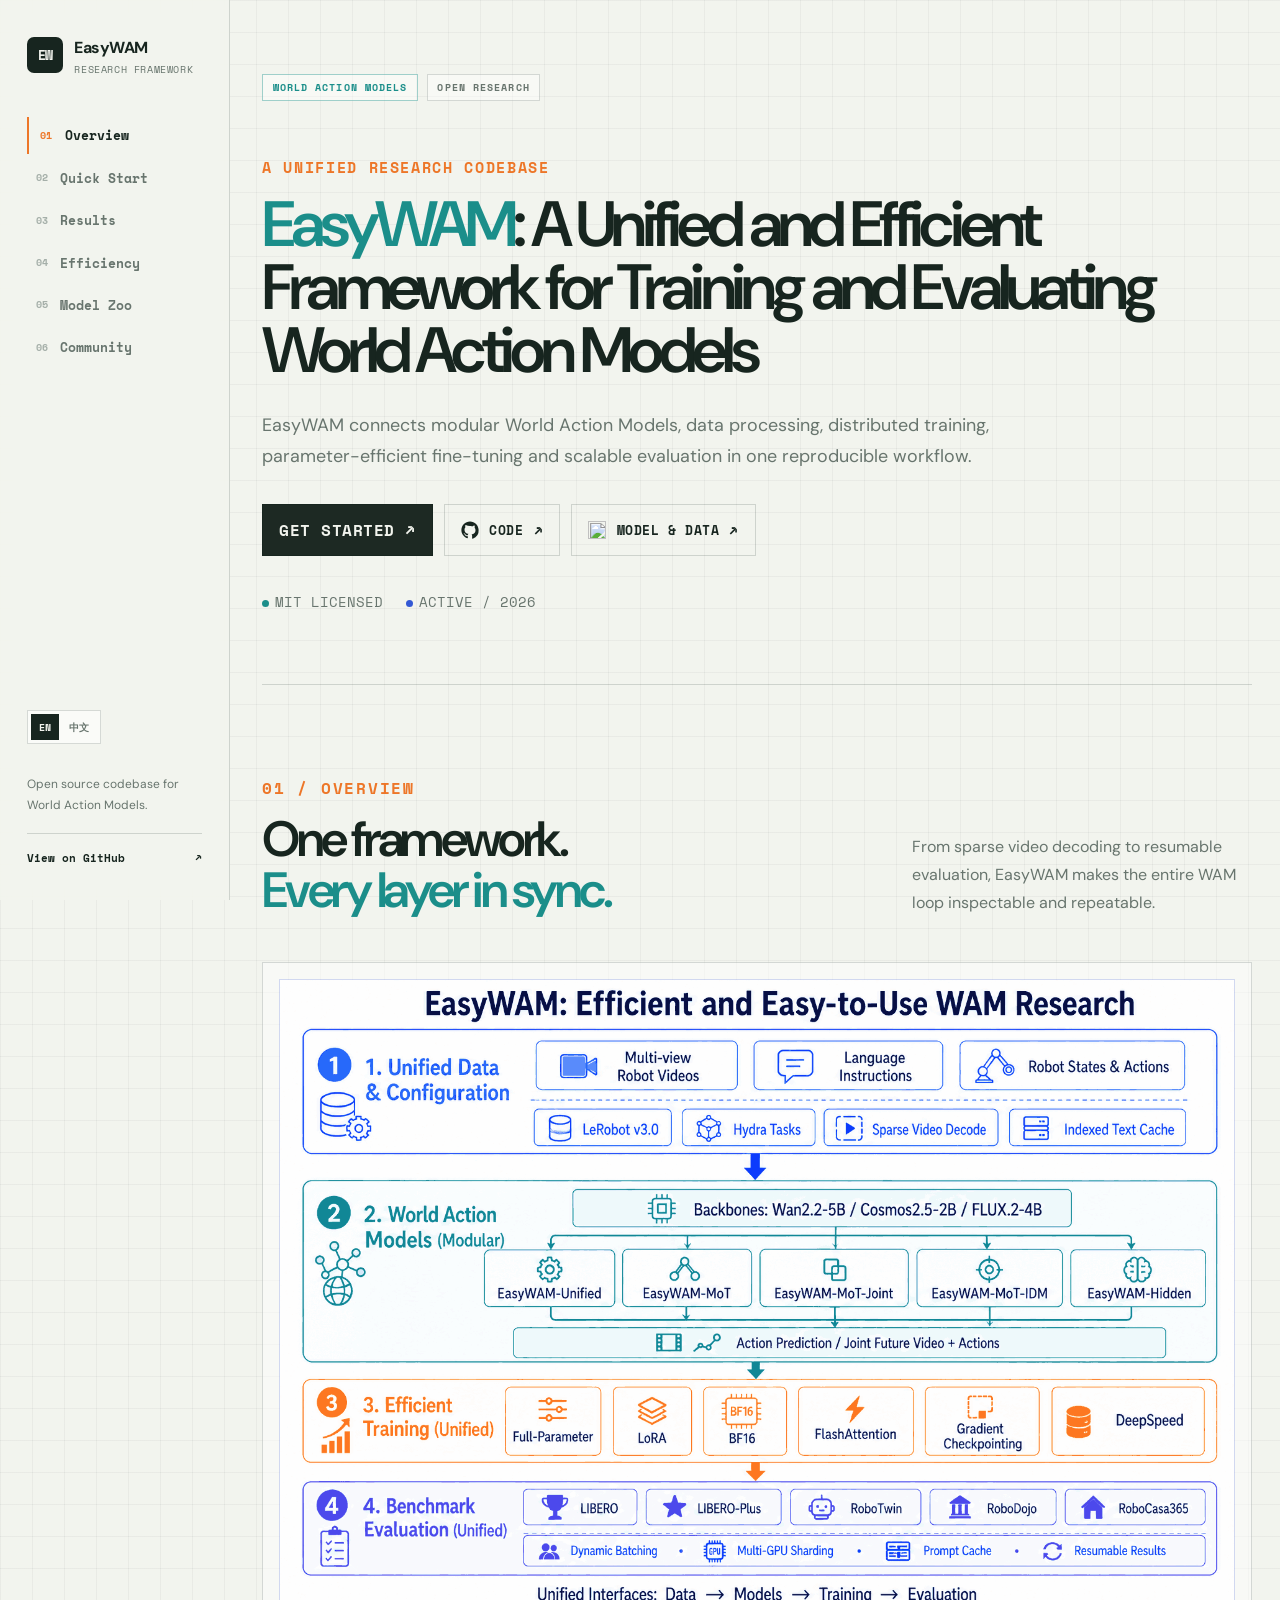
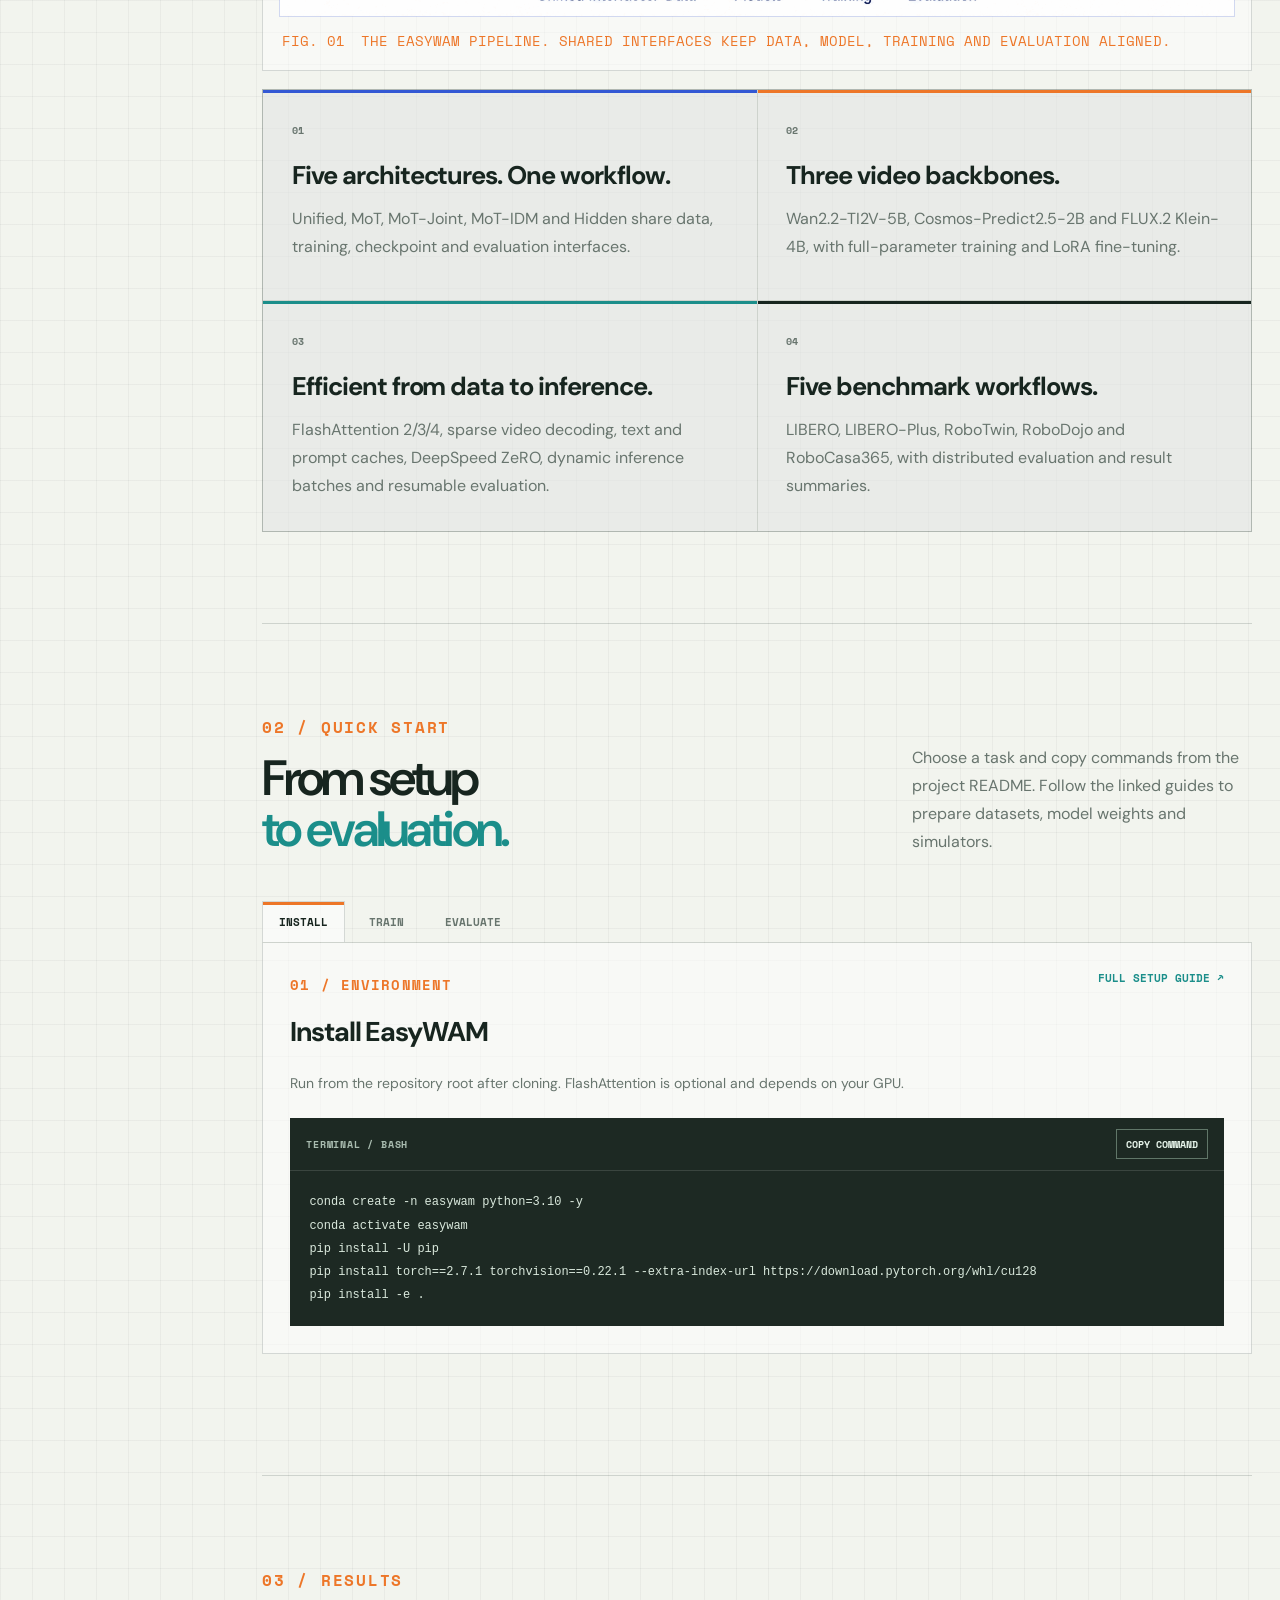
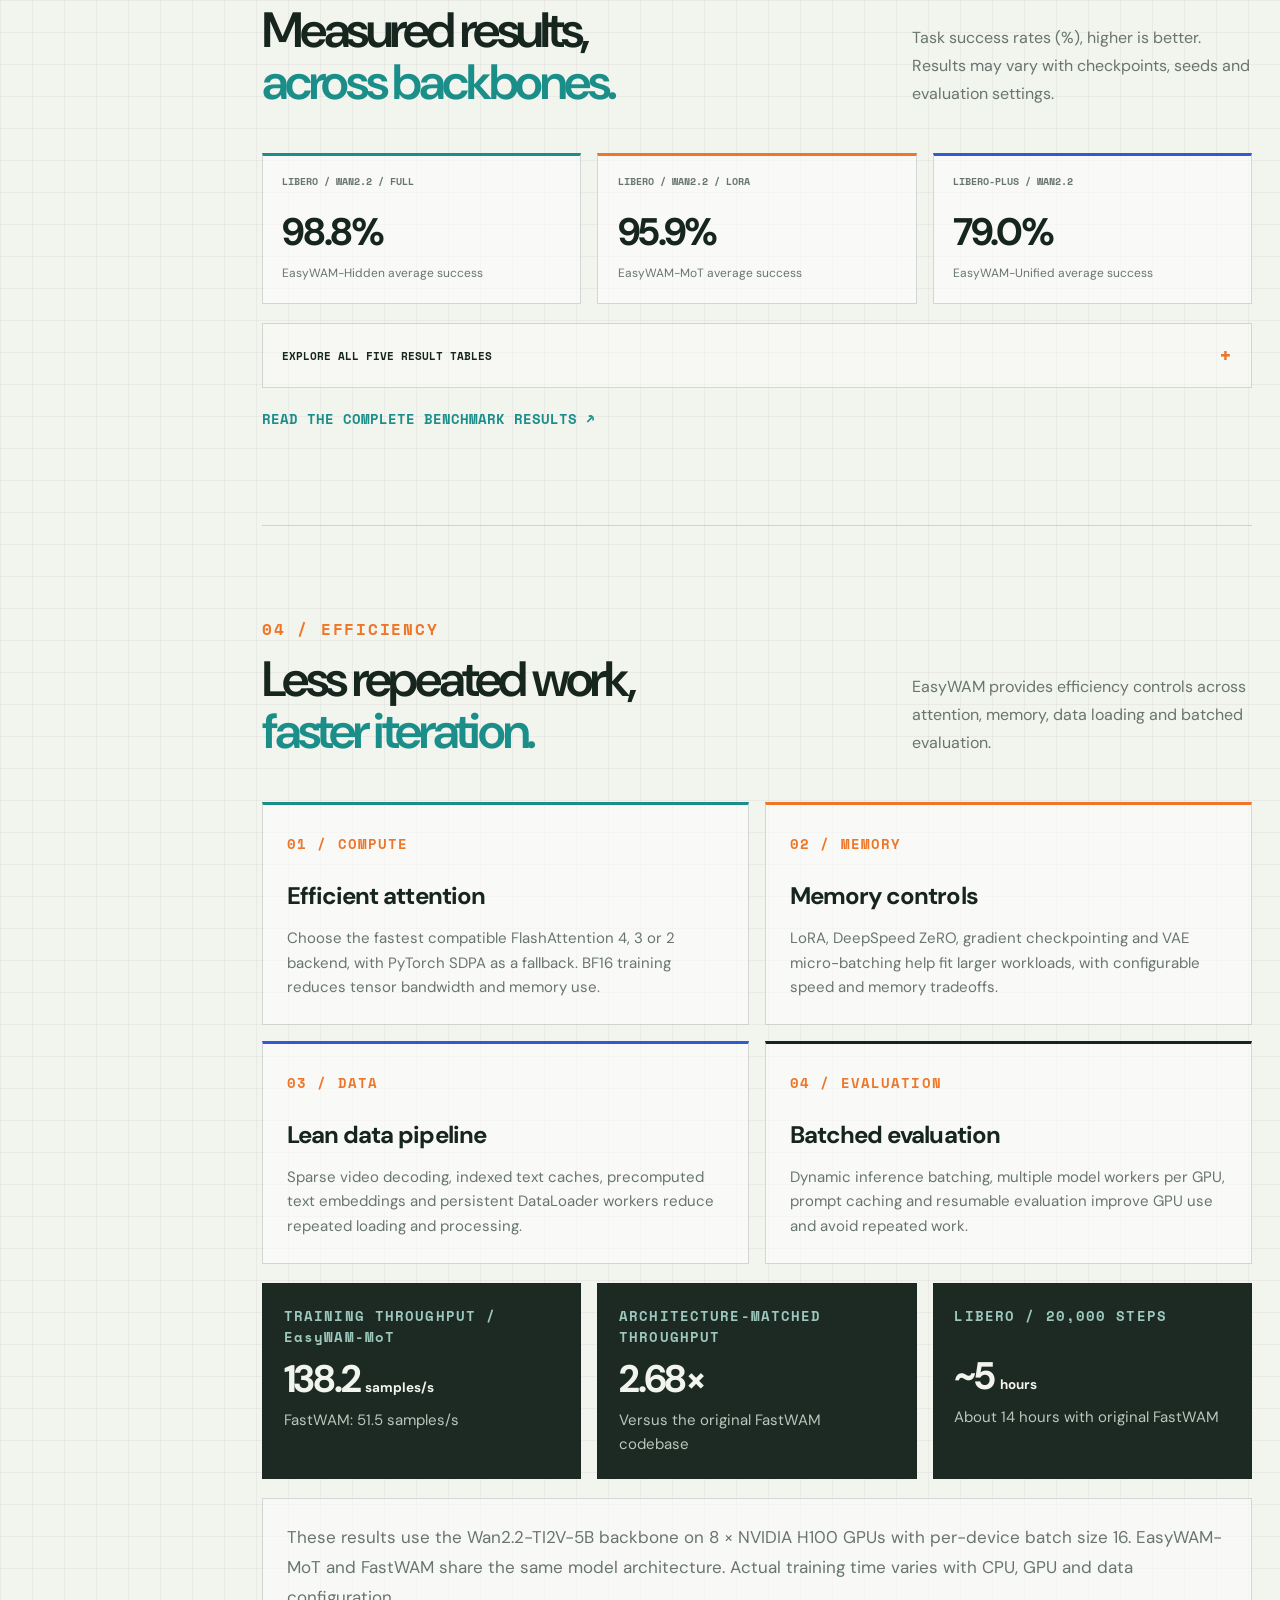
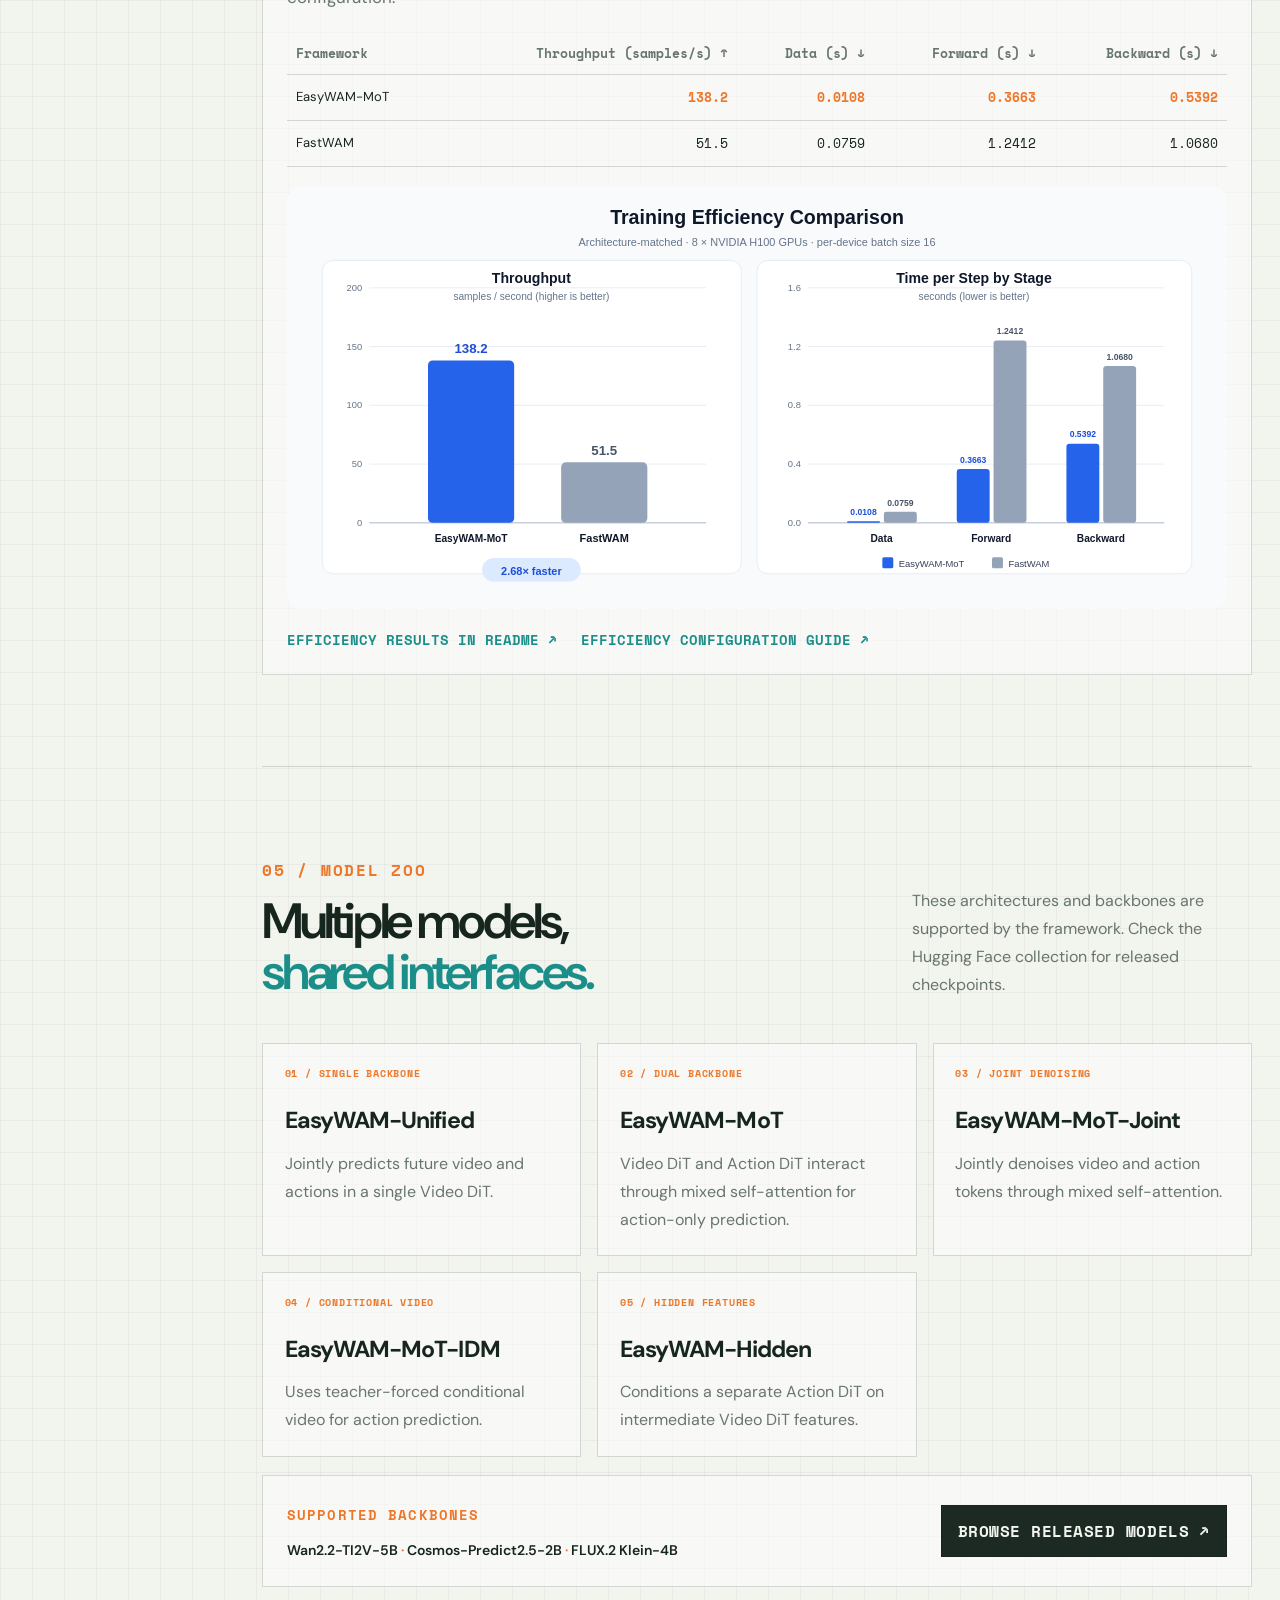
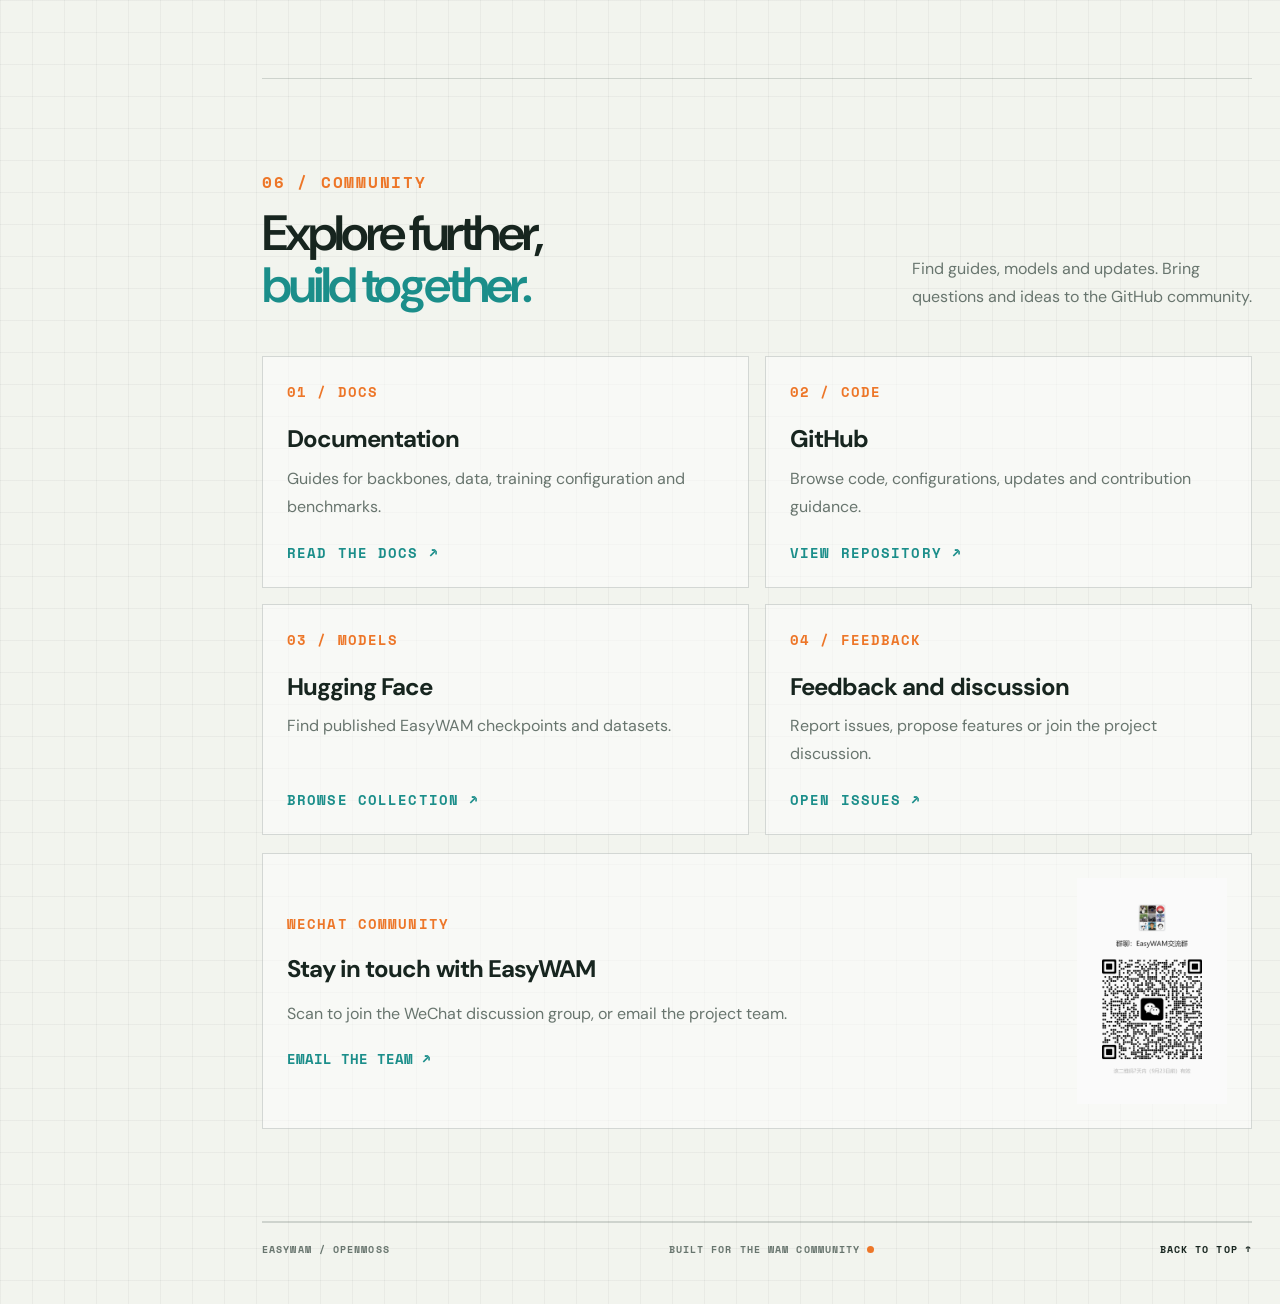
==== commit 7c60edce: "Point Model and Data button to OpenWAM" ====
--- a/index.html
+++ b/index.html
@@ -69,7 +69,7 @@
           <div class="hero-actions">
             <a class="button button-dark" href="#quick-start"><span data-zh="快速开始">Get started</span> <span>↗</span></a>
             <a class="button button-quiet hero-resource" href="https://github.com/OpenMOSS/EasyWAM" target="_blank" rel="noreferrer" aria-label="Code on GitHub" data-aria-zh="在 GitHub 查看代码"><svg class="brand-icon" viewBox="0 0 24 24" aria-hidden="true"><path fill="currentColor" d="M12 .5C5.65.5.5 5.65.5 12c0 5.08 3.29 9.39 7.86 10.91.58.11.79-.25.79-.56 0-.28-.01-1.19-.02-2.16-3.2.7-3.88-1.36-3.88-1.36-.52-1.33-1.28-1.68-1.28-1.68-1.05-.72.08-.7.08-.7 1.16.08 1.77 1.19 1.77 1.19 1.03 1.76 2.7 1.25 3.36.96.1-.75.4-1.25.73-1.53-2.55-.29-5.23-1.28-5.23-5.69 0-1.26.45-2.29 1.19-3.1-.12-.29-.52-1.47.11-3.05 0 0 .97-.31 3.16 1.18A11 11 0 0 1 12 6.8c.98 0 1.96.13 2.88.39 2.19-1.49 3.15-1.18 3.15-1.18.63 1.58.23 2.76.12 3.05.74.81 1.18 1.84 1.18 3.1 0 4.42-2.68 5.39-5.24 5.68.41.35.77 1.02.77 2.06 0 1.49-.01 2.69-.01 3.05 0 .31.21.68.8.56A11.51 11.51 0 0 0 23.5 12C23.5 5.65 18.35.5 12 .5Z"/></svg><span data-zh="代码">Code</span><span aria-hidden="true">↗</span></a>
-            <a class="button button-quiet hero-resource" href="https://huggingface.co/collections/OpenMOSS-Team/easywam" target="_blank" rel="noreferrer" aria-label="Models on Hugging Face" data-aria-zh="在 Hugging Face 查看模型"><img class="brand-icon" src="https://huggingface.co/front/assets/huggingface_logo-noborder.svg" alt="" /><span data-zh="模型">Model</span><span aria-hidden="true">↗</span></a>
+            <a class="button button-quiet hero-resource" href="https://huggingface.co/OpenWAM" target="_blank" rel="noreferrer" aria-label="Models and data on Hugging Face" data-aria-zh="在 Hugging Face 查看模型与数据"><img class="brand-icon" src="https://huggingface.co/front/assets/huggingface_logo-noborder.svg" alt="" /><span data-zh="模型与数据">Model &amp; Data</span><span aria-hidden="true">↗</span></a>
           </div>
           <div class="hero-meta"><span><i class="dot cyan"></i><span data-zh="MIT 许可">MIT licensed</span></span><span><i class="dot blue"></i><span data-zh="持续更新 / 2026">Active / 2026</span></span></div>
         </div>
--- a/src/styles/responsive.css
+++ b/src/styles/responsive.css
@@ -23,13 +23,27 @@
   .reveal{opacity:1;transform:none;transition:none}
   .resource-card{transition:none}
 }
+body{font-size:17px;line-height:1.75}
+:is(.side-link,.mobile-nav,.button){font-size:13px}
+.lede{font-size:1.12rem;line-height:1.75}
+:is(.section-intro,.feature p,.model-card p,.resource-card p,.community-join p){font-size:1rem;line-height:1.75}
+.hero .eyebrow{font-size:15px;line-height:1.5}
+.hero-meta{font-size:14px;line-height:1.5}
+.architecture-figure figcaption{font-size:14px;line-height:1.6}
+.hero-resource span:not(:last-child){font-size:13px}
+.section-head .eyebrow{font-size:16px;line-height:1.5}
+:is(.workflow-index,.backbone-strip .workflow-index,.resource-card>span,.resource-card>b,.community-join a,.result-source,.efficiency-links a){font-size:14px;line-height:1.5}
+:is(.efficiency-features article>span,.efficiency-metrics article>span){font-size:14px;line-height:1.5}
+:is(.efficiency-features p,.efficiency-metrics p){font-size:15px}
+.efficiency-table th{font-size:13px}
 html:lang(zh-CN) body{font-family:"Noto Sans SC","PingFang SC","Microsoft YaHei",sans-serif;font-size:17px;line-height:1.75}
 html:lang(zh-CN) :is(.side-link,.mobile-nav,.button,.language-switch button,.side-kicker,.eyebrow,.label,.workflow-index,.feature-num,.resource-card>span,.resource-card>b,.footer){font-family:"Noto Sans SC","PingFang SC","Microsoft YaHei",sans-serif}
 html:lang(zh-CN) :is(.side-link,.mobile-nav,.button,.resource-card>span,.resource-card>b){font-size:13px}
-html:lang(zh-CN) :is(.lede,.section-intro,.feature p,.model-card p,.resource-card p,.community-join p){font-size:1rem;line-height:1.75}
+html:lang(zh-CN) :is(.section-intro,.feature p,.model-card p,.resource-card p,.community-join p){font-size:1rem;line-height:1.75}
 html:lang(zh-CN) :is(.section-head h2,.feature h3,.model-card h3,.resource-card h3){letter-spacing:-.035em}
 html:lang(zh-CN) .hero .eyebrow{font-size:15px;line-height:1.5;letter-spacing:.05em}
 html:lang(zh-CN) .hero-meta{font:500 14px/1.5 "Noto Sans SC","PingFang SC","Microsoft YaHei",sans-serif;letter-spacing:0;text-transform:none}
 html:lang(zh-CN) .architecture-figure figcaption{font:500 14px/1.6 "Noto Sans SC","PingFang SC","Microsoft YaHei",sans-serif;text-transform:none}
 html:lang(zh-CN) .hero-resource span:not(:last-child){font-size:13px}
 html:lang(zh-CN) .section-head .eyebrow{font-size:16px;line-height:1.5;letter-spacing:.04em}
+html:lang(zh-CN) :is(.workflow-index,.resource-card>span,.resource-card>b,.community-join a){font:600 14px/1.5 "Noto Sans SC","PingFang SC","Microsoft YaHei",sans-serif;letter-spacing:.04em;text-transform:none}
